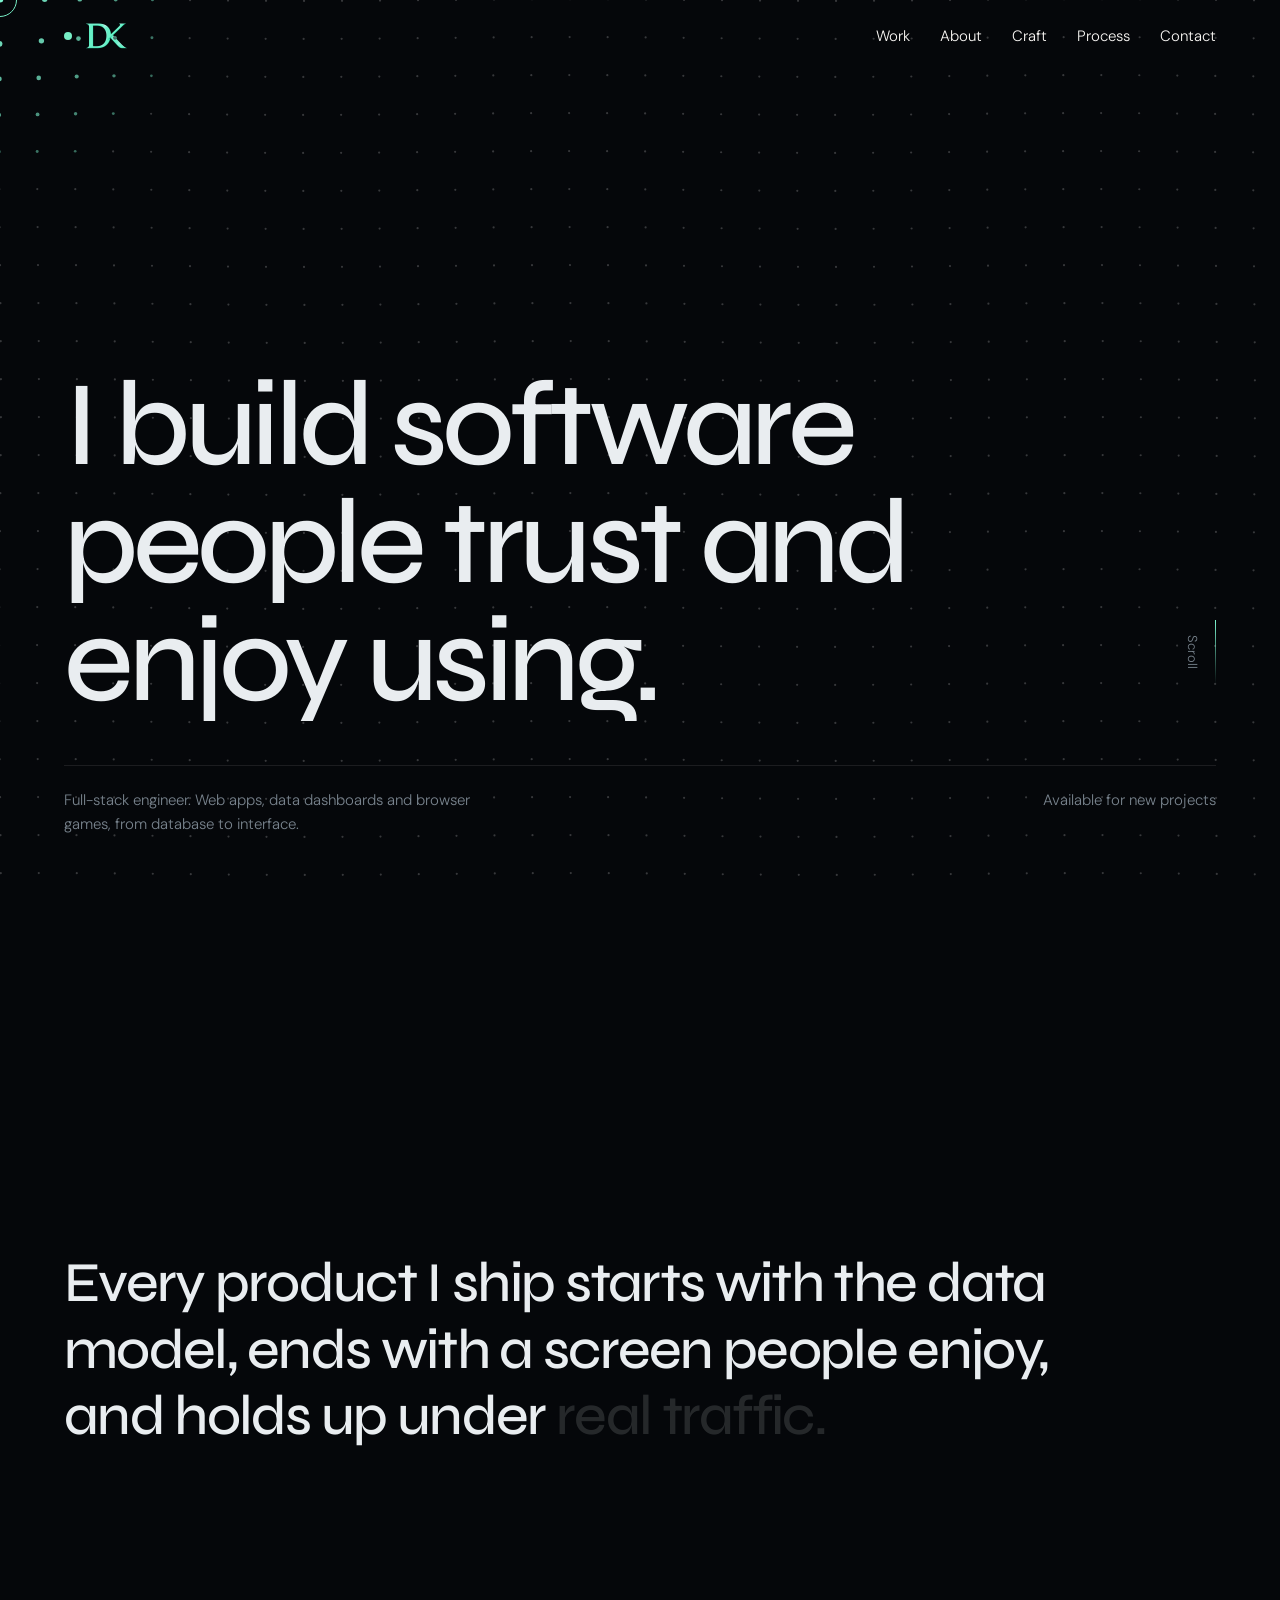
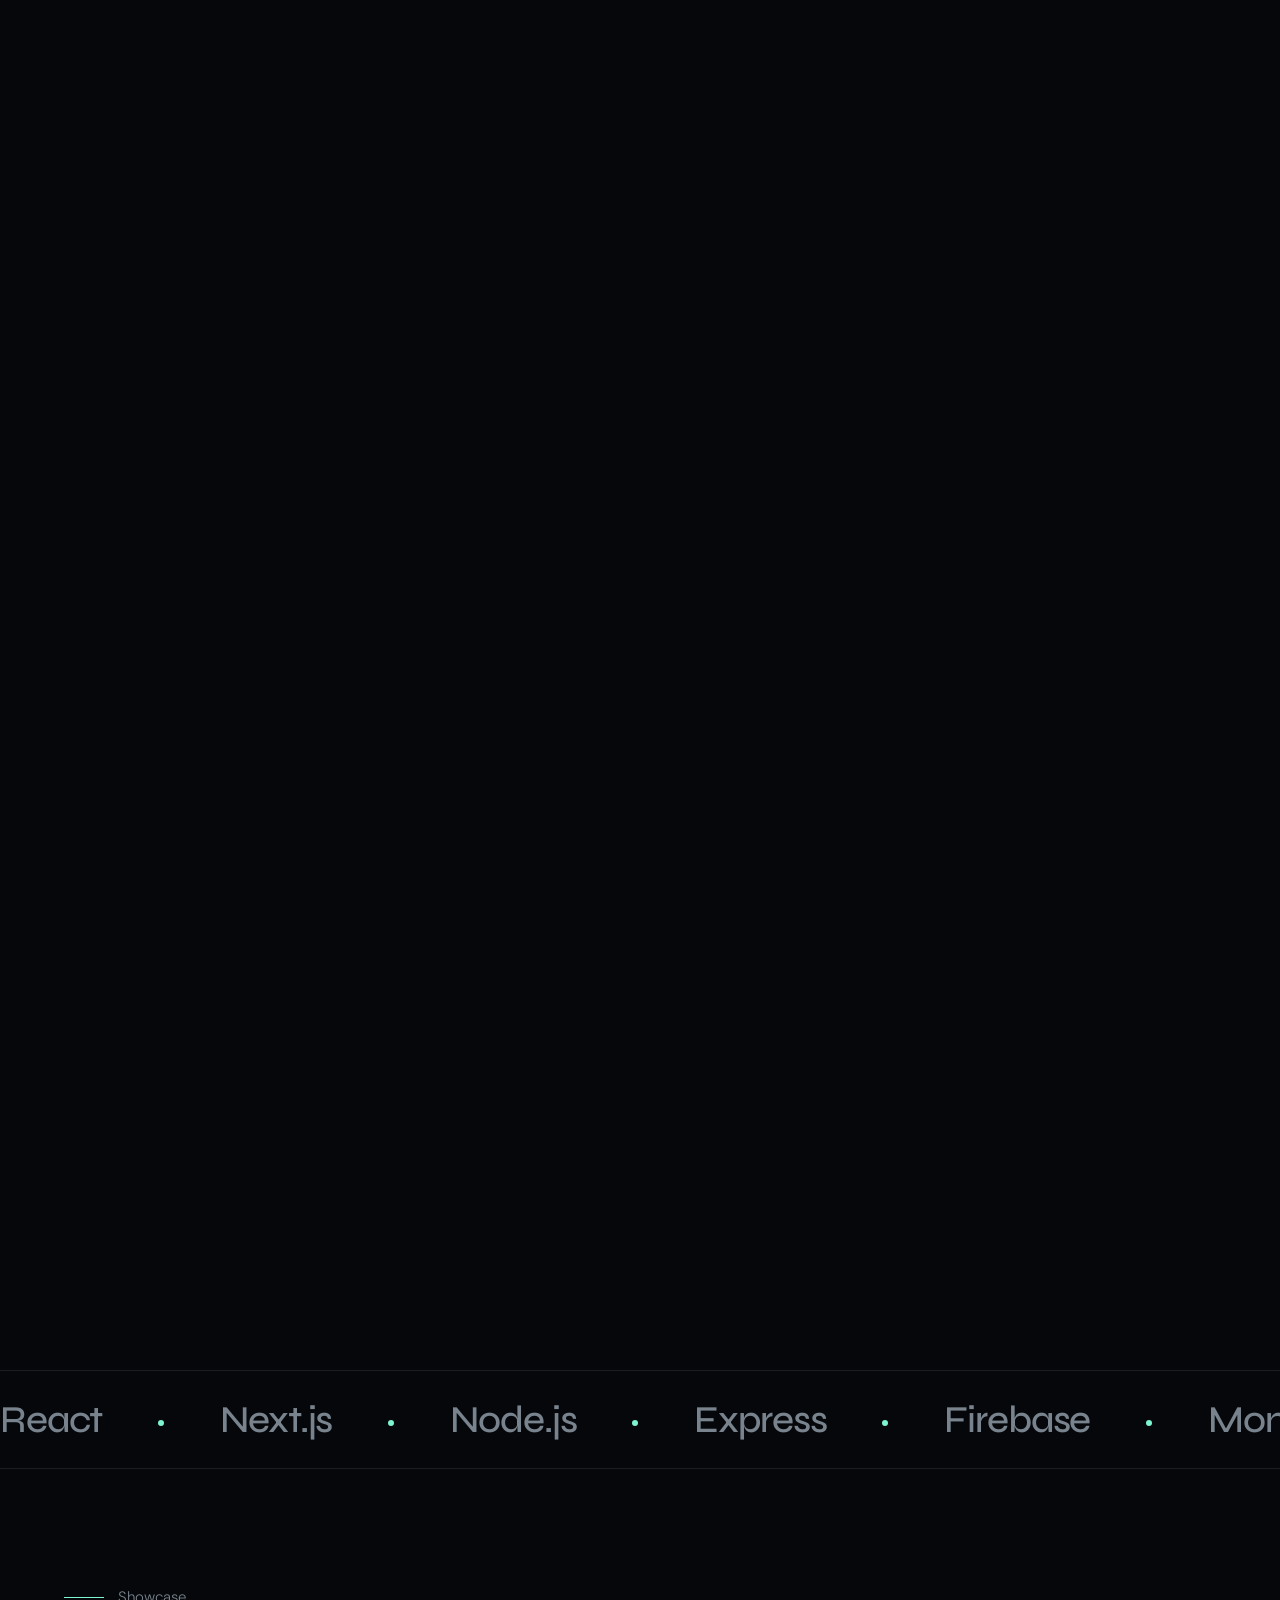
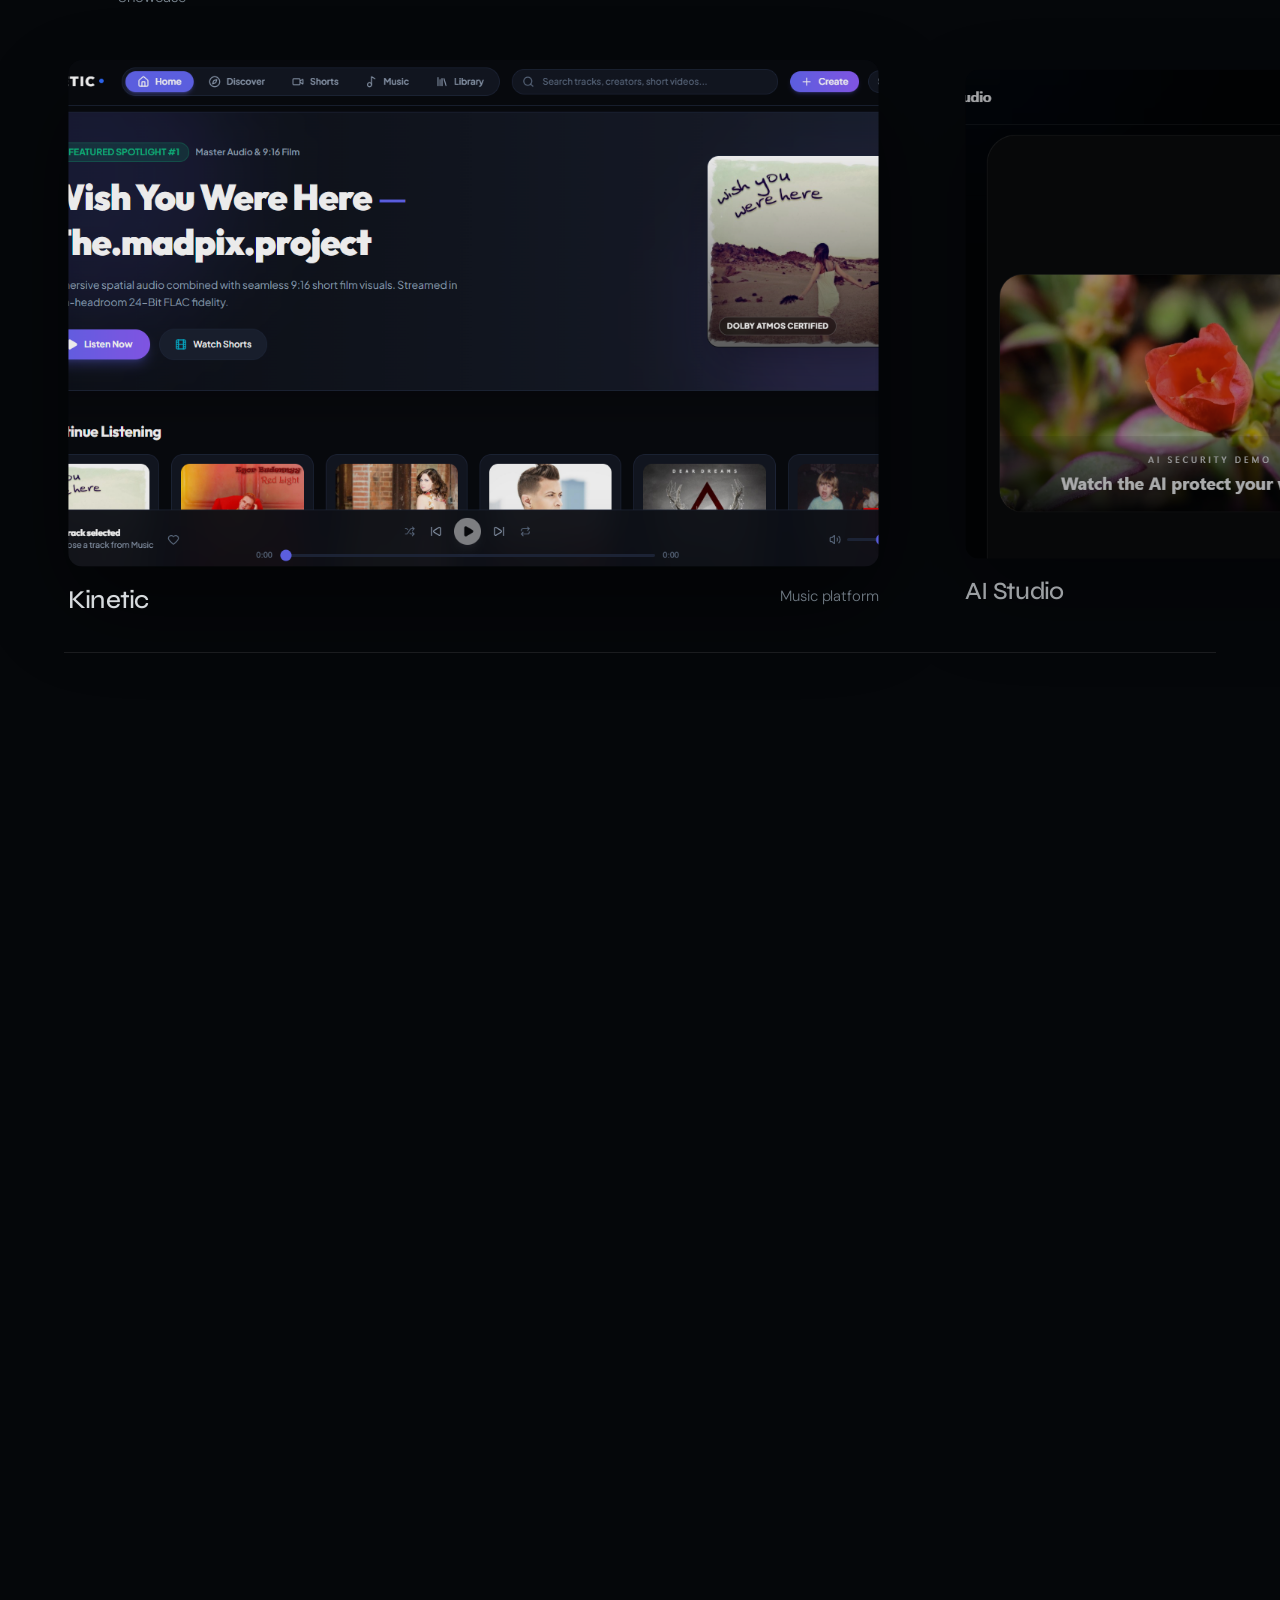
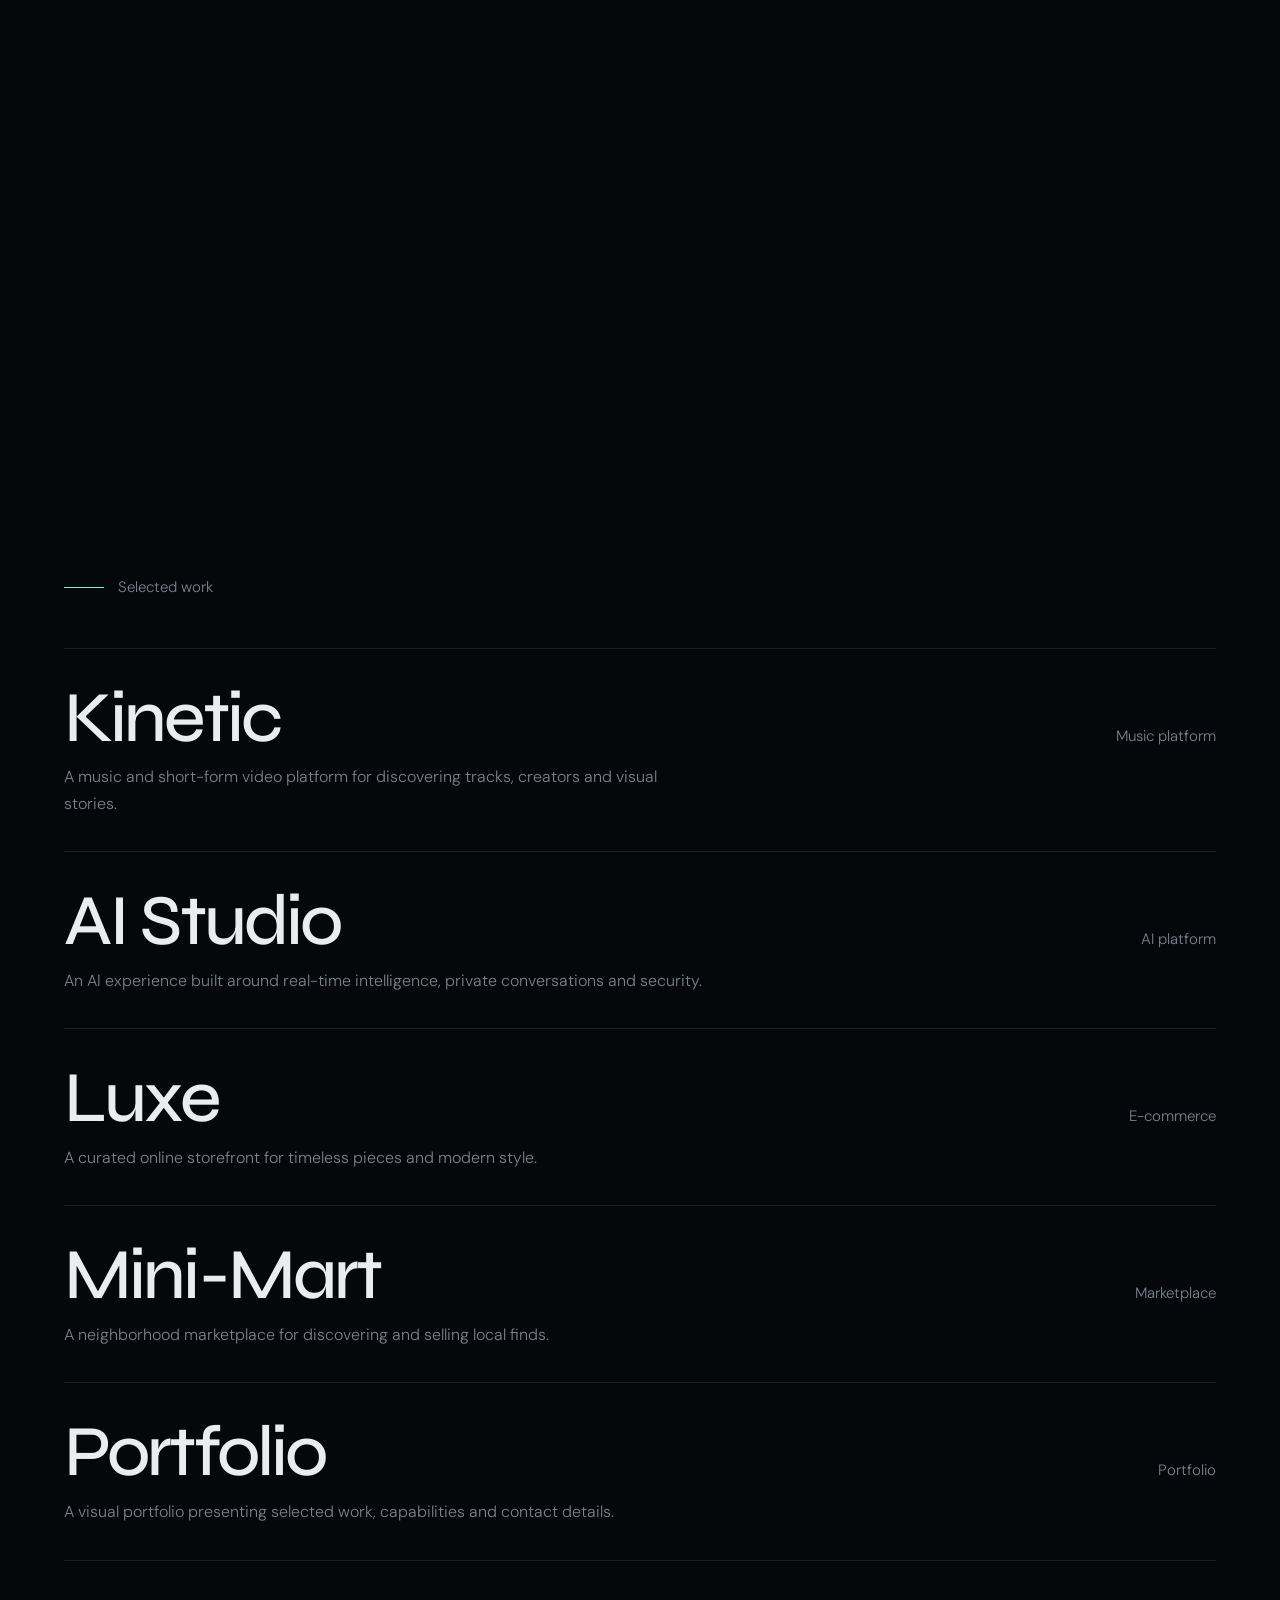
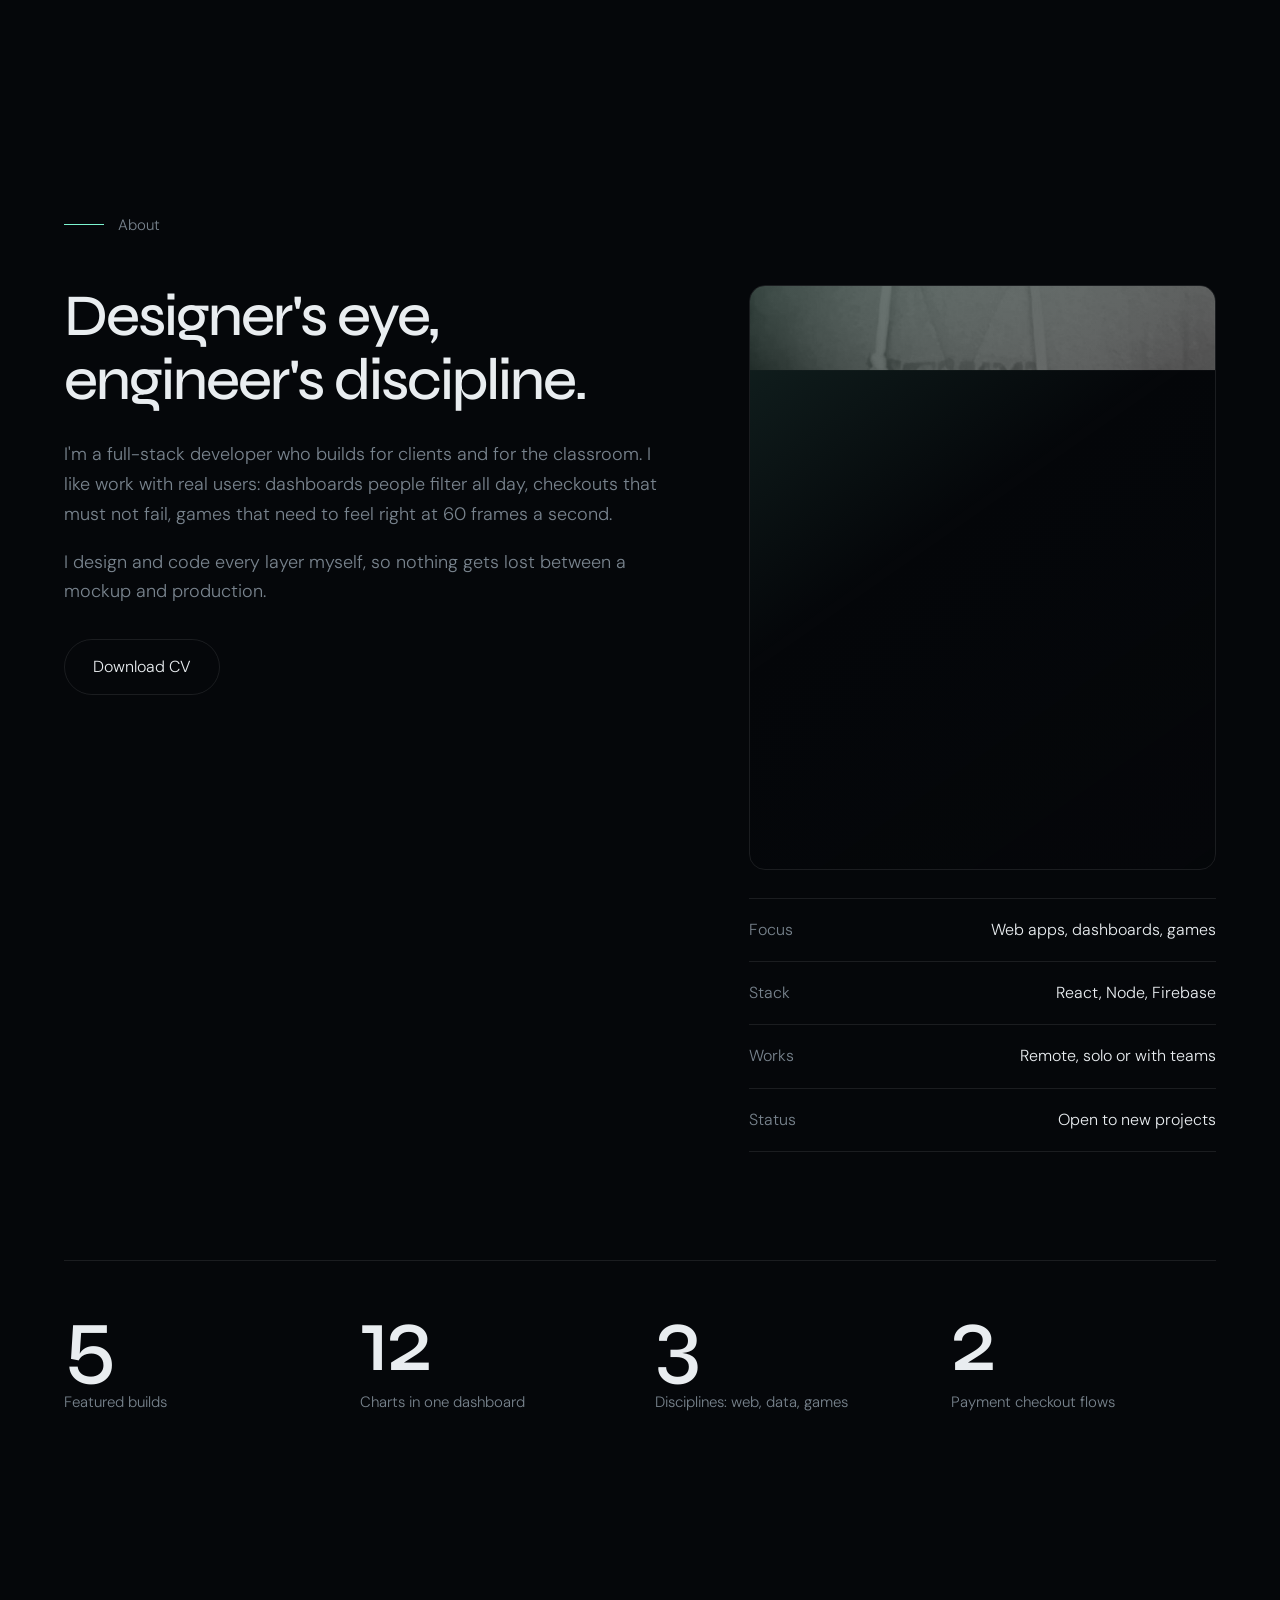
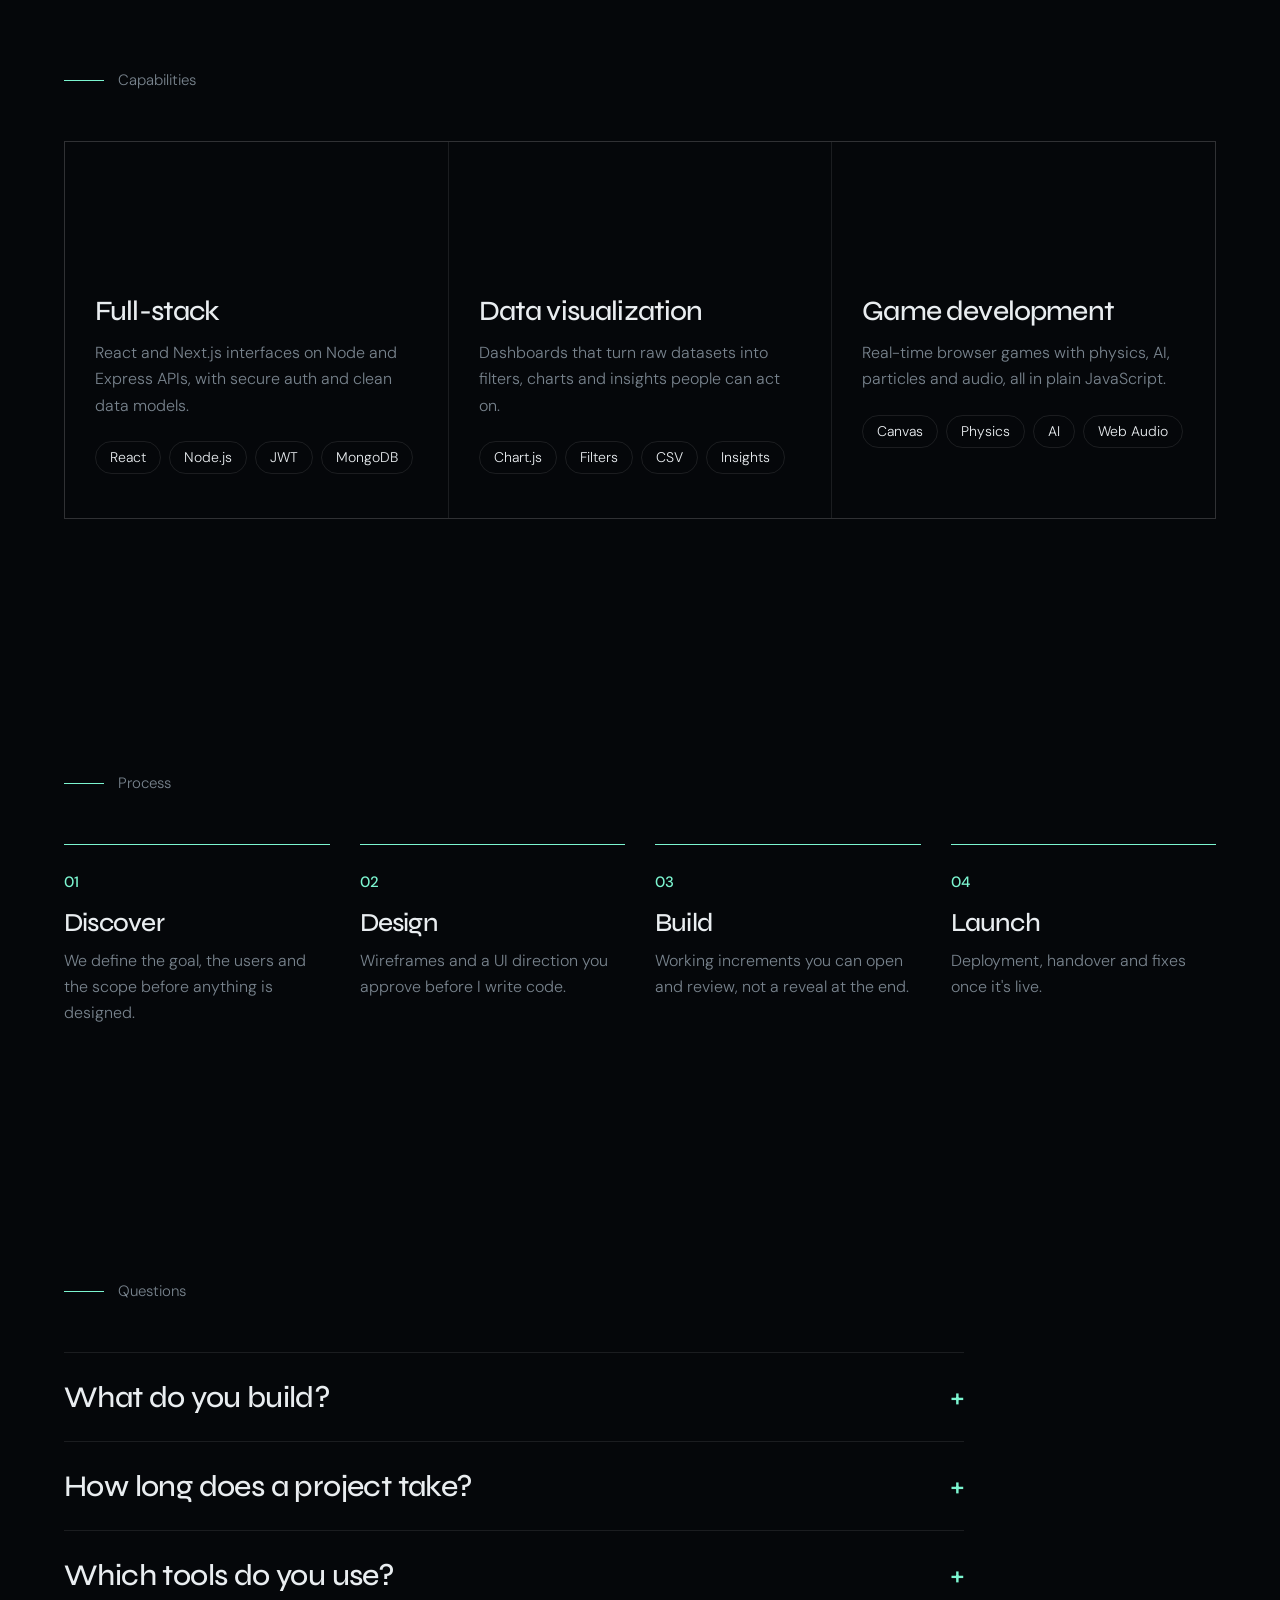
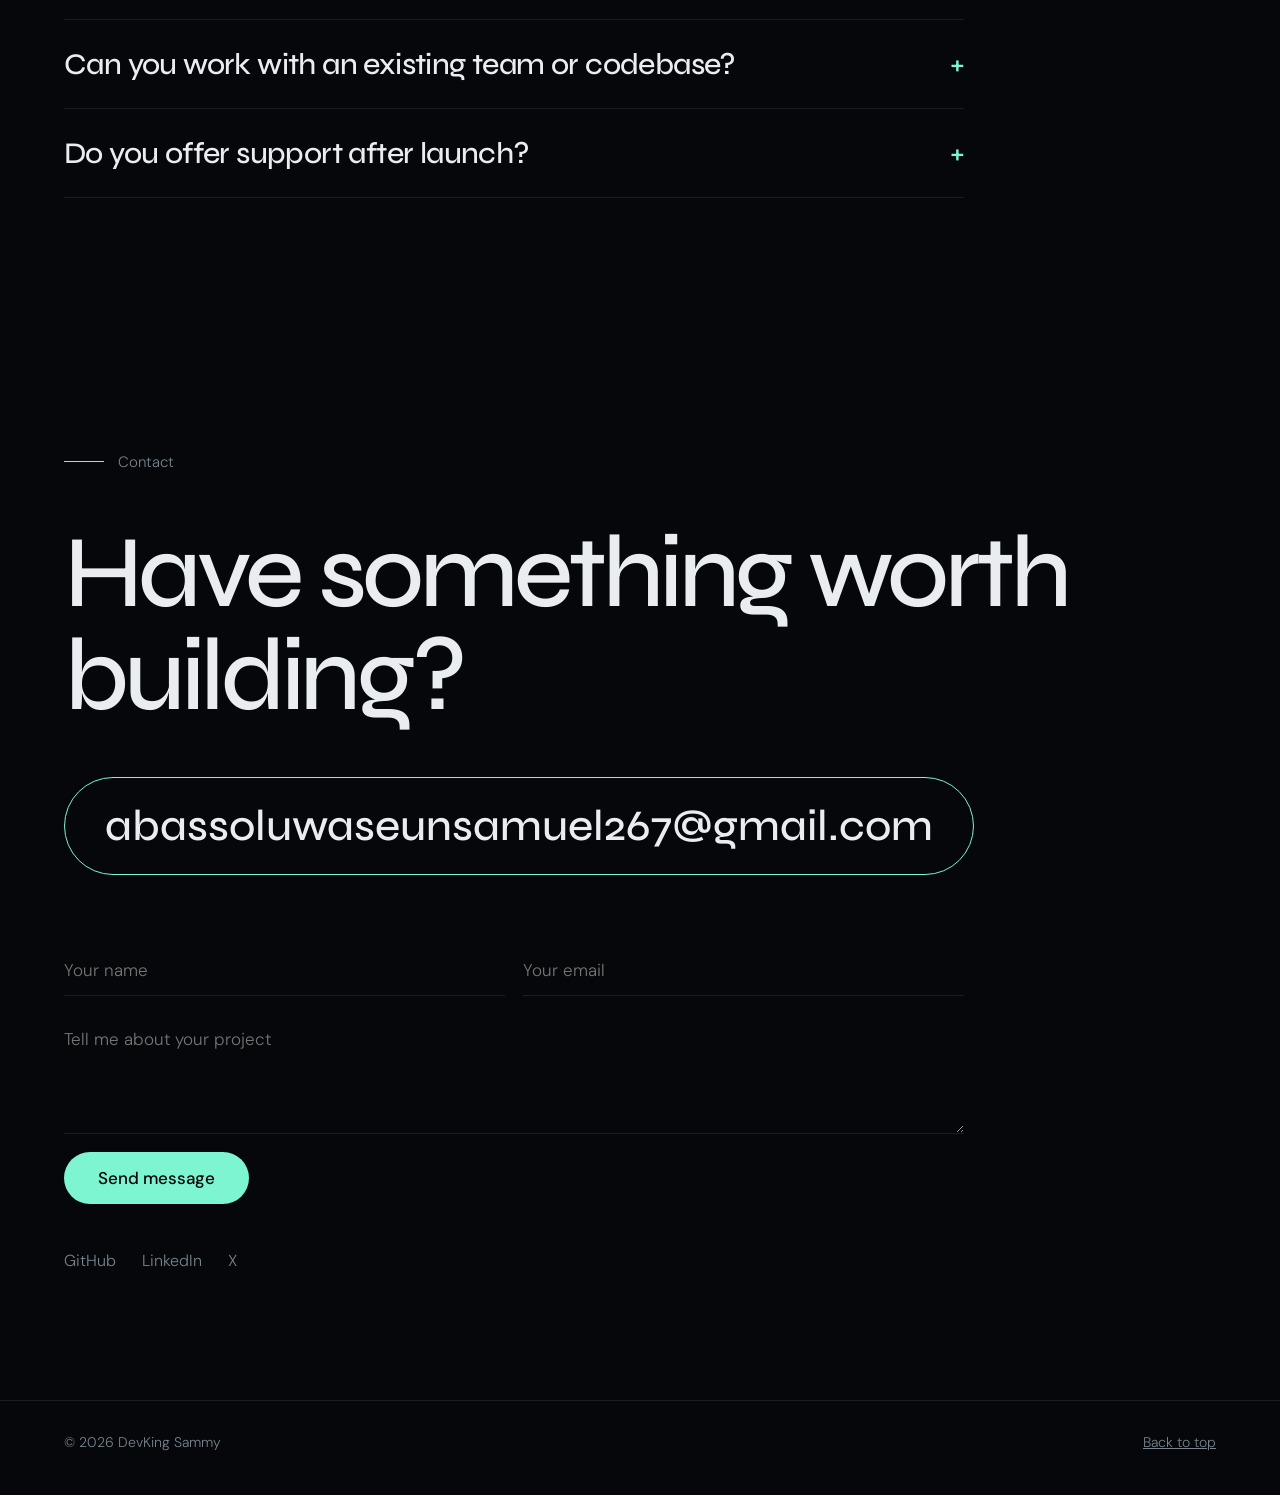
==== index.html @ 3448f594 "first commit" ====
<!DOCTYPE html>
<html lang="en">
<head>
<meta charset="utf-8">
<meta name="viewport" content="width=device-width, initial-scale=1, viewport-fit=cover">
<title>DevKing Sammy — Software engineer</title>
<meta name="description" content="Full-stack engineer building web apps, data dashboards and browser games.">
<meta name="theme-color" content="#05070a"><meta property="og:title" content="DevKing Sammy: Software engineer"><meta property="og:description" content="Full-stack engineer building web apps, data dashboards and browser games."><meta property="og:type" content="website">
<link rel="icon" type="image/png" href="images/real%20logo.png">
<link href="https://fonts.googleapis.com/css2?family=DM+Sans:wght@300;400;500&family=Syne:wght@500;600&display=swap" rel="stylesheet">
<style>
:root{--bg:#05070a;--ink:#e9edf0;--mute:#78838d;--acc:#7cf5d0;--gold:#d8b46a;--line:rgba(255,255,255,.09);
--d:'Syne','Trebuchet MS',sans-serif;--b:'DM Sans','Segoe UI',sans-serif;
box-sizing:border-box;padding-top:env(safe-area-inset-top,0px);padding-bottom:env(safe-area-inset-bottom,0px)}
html{scroll-behavior:smooth;scroll-padding-top:88px}
*,*::before,*::after{box-sizing:inherit}
body{margin:0;background:var(--bg);color:var(--ink);font:300 18px/1.65 var(--b);overflow-x:hidden}
::selection{background:var(--acc);color:#05070a}
a{color:inherit}
a:focus-visible,button:focus-visible{outline:2px solid var(--acc);outline-offset:4px}
/* loader */
#load{position:fixed;inset:0;z-index:100;background:var(--bg);display:flex;align-items:flex-end;justify-content:space-between;padding:5vw;transition:transform 1s cubic-bezier(.76,0,.24,1)}
#load.out{transform:translateY(-100%)}
#load b{font:500 clamp(60px,14vw,180px)/1 var(--d);letter-spacing:-.04em}
#load span{color:var(--mute);font-size:15px;padding-bottom:1.2vw}
/* nav */
nav{position:fixed;top:env(safe-area-inset-top,0px);left:0;right:0;z-index:50;display:flex;justify-content:space-between;align-items:center;padding:20px 5vw;mix-blend-mode:difference}
nav a{text-decoration:none;font-size:15px;color:#fff}
nav .links{display:flex;gap:30px}
nav .st{display:flex;align-items:center;gap:10px}
nav .st i{width:8px;height:8px;border-radius:50%;background:var(--acc);box-shadow:0 0 0 0 rgba(124,245,208,.7);animation:pl 2.2s infinite}
.st .brand{display:block;width:48px;height:32px;overflow:hidden;transition:transform .4s cubic-bezier(.16,1,.3,1)}
.st .brand img{width:100%;height:100%;display:block;object-fit:contain;transition:filter .4s}
.st .brand:hover,.st .brand:focus-visible{transform:translateY(-2px) scale(1.08) rotate(-3deg)}
.st .brand:hover img,.st .brand:focus-visible img{filter:drop-shadow(0 0 12px rgba(124,245,208,.72))}
.menu-toggle{display:none}
@keyframes pl{70%{box-shadow:0 0 0 10px rgba(124,245,208,0)}100%{box-shadow:0 0 0 0 rgba(124,245,208,0)}}
#ring{position:fixed;left:0;top:0;width:34px;height:34px;margin:-17px 0 0 -17px;border:1px solid var(--acc);border-radius:50%;pointer-events:none;z-index:90;transition:width .3s,height .3s,margin .3s,background .3s;mix-blend-mode:difference}
#ring.big{width:80px;height:80px;margin:-40px 0 0 -40px}
/* hero */
.hero{position:relative;height:100vh;min-height:620px;display:flex;flex-direction:column;justify-content:flex-end;padding:0 5vw 7vh}
#cv{position:absolute;inset:0;width:100%;height:100%}
.hero h1{position:relative;font:500 clamp(44px,9.4vw,146px)/.98 var(--d);letter-spacing:-.045em;margin:0;max-width:12em}
.hero h1 .l{display:block;overflow:hidden}
.hero h1 .l span{display:block;transform:translateY(110%);transition:transform 1.1s cubic-bezier(.16,1,.3,1)}
body.go .hero h1 .l span{transform:none}
.hero h1 .l:nth-child(2) span{transition-delay:.12s}.hero h1 .l:nth-child(3) span{transition-delay:.24s}
.meta{position:relative;display:flex;justify-content:space-between;gap:30px;flex-wrap:wrap;margin-top:44px;padding-top:22px;border-top:1px solid var(--line);color:var(--mute);font-size:15px}
.meta p{margin:0;max-width:30em}
/* generic */
section{position:relative;padding:14vh 5vw}
.lab{color:var(--mute);font-size:15px;display:flex;align-items:center;gap:14px;margin-bottom:48px}
.lab::before{content:"";width:40px;height:1px;background:var(--acc)}
.rv{opacity:0;transform:translateY(30px);transition:opacity .9s,transform .9s cubic-bezier(.16,1,.3,1)}
.rv.in{opacity:1;transform:none}
/* statement */
.stmt{height:230vh;padding:0}
.stmt div{position:sticky;top:0;height:100vh;display:flex;align-items:center;padding:0 5vw}
.stmt p{font:500 clamp(26px,4.4vw,62px)/1.18 var(--d);letter-spacing:-.03em;margin:0;max-width:18em}
.stmt .w{opacity:.14;transition:opacity .25s,color .25s}
.stmt .w.on{opacity:1}
.stmt .w.k.on{color:var(--acc)}
/* work */
.pj{display:grid;grid-template-columns:1fr auto;gap:10px 30px;align-items:baseline;padding:34px 0;border-top:1px solid var(--line);text-decoration:none;transition:padding .4s,color .3s;position:relative}
.pj:last-child{border-bottom:1px solid var(--line)}
.pj h3{font:500 clamp(30px,5.6vw,80px)/1 var(--d);letter-spacing:-.04em;margin:0;transition:transform .5s cubic-bezier(.16,1,.3,1)}
.pj small{color:var(--mute);font-size:15px;text-align:right}
.pj p{grid-column:1/-1;margin:0;color:var(--mute);max-width:40em;font-size:16px}
.pj:hover h3{transform:translateX(18px);color:var(--acc)}
#pv{position:fixed;left:0;top:0;width:330px;height:220px;border:1px solid var(--line);border-radius:14px;background:rgba(12,16,20,.82);backdrop-filter:blur(18px);z-index:60;pointer-events:none;opacity:0;transform:scale(.85);transition:opacity .3s,scale .3s;overflow:hidden;box-shadow:0 30px 80px rgba(0,0,0,.6)}
#pv.show{opacity:1}
#pv img{width:100%;height:100%;display:block;object-fit:cover}
/* capabilities */
.cap{display:grid;grid-template-columns:repeat(3,1fr);gap:1px;background:var(--line);border:1px solid var(--line)}
.cap>div{background:var(--bg);padding:36px 30px 44px}
.cap h3{font:500 28px var(--d);letter-spacing:-.03em;margin:26px 0 12px}
.cap p{margin:0;color:var(--mute);font-size:16px}
.cap svg{width:100%;height:80px;overflow:visible}
.cap path{fill:none;stroke:var(--acc);stroke-width:1.5;stroke-dasharray:400;stroke-dashoffset:400;transition:stroke-dashoffset 2s cubic-bezier(.16,1,.3,1)}
.cap .in path{stroke-dashoffset:0}
.cap ul{list-style:none;padding:0;margin:22px 0 0;display:flex;flex-wrap:wrap;gap:8px}
.cap li{border:1px solid var(--line);border-radius:99px;padding:4px 14px;font-size:14px;color:var(--ink)}
/* contact */
.ct{min-height:80vh;display:flex;flex-direction:column;justify-content:center}
.ct h2{font:500 clamp(40px,8vw,120px)/1 var(--d);letter-spacing:-.045em;margin:0 0 50px;max-width:11em}
.mag{align-self:flex-start;display:inline-flex;align-items:center;gap:16px;font:500 clamp(20px,3.4vw,44px) var(--d);text-decoration:none;padding:22px 40px;border:1px solid var(--acc);border-radius:99px;transition:background .4s,color .4s}
.mag:hover{background:var(--acc);color:#05070a}
footer{display:flex;justify-content:space-between;padding:30px 5vw 40px;color:var(--mute);font-size:14px;border-top:1px solid var(--line)}
/* marquee */
.mq{overflow:hidden;border-block:1px solid var(--line);padding:26px 0}
.mq div{display:flex;gap:56px;width:max-content;animation:mq 36s linear infinite;font:500 clamp(22px,3vw,38px) var(--d);letter-spacing:-.03em;color:var(--mute)}
.mq span::after{content:"";display:inline-block;width:6px;height:6px;border-radius:50%;background:var(--acc);margin-left:56px;vertical-align:middle}
@keyframes mq{to{transform:translateX(-50%)}}
.h2{font:500 clamp(30px,4.6vw,64px)/1.08 var(--d);letter-spacing:-.035em;margin:0 0 28px}
.ab{display:grid;grid-template-columns:1.3fr 1fr;gap:6vw;align-items:start}
.ab p{color:var(--mute);margin:0 0 18px;max-width:34em}
.facts{border-top:1px solid var(--line)}
.facts div{display:flex;justify-content:space-between;gap:20px;padding:18px 0;border-bottom:1px solid var(--line);font-size:16px}
.facts span{color:var(--mute)}
.cvb{display:inline-block;margin-top:14px;padding:14px 28px;border:1px solid var(--line);border-radius:99px;text-decoration:none;font-size:16px;transition:border-color .3s,color .3s}
.cvb:hover{border-color:var(--acc);color:var(--acc)}
.steps{display:grid;grid-template-columns:repeat(4,1fr);gap:30px}
.steps div{border-top:1px solid var(--acc);padding-top:22px}
.steps b{font:500 15px var(--b);color:var(--acc)}
.steps h3{font:500 26px var(--d);letter-spacing:-.03em;margin:10px 0}
.steps p{color:var(--mute);font-size:16px;margin:0}
.faq{max-width:900px}
details{border-top:1px solid var(--line)}
details:last-of-type{border-bottom:1px solid var(--line)}
summary{list-style:none;cursor:pointer;display:flex;justify-content:space-between;gap:20px;padding:26px 0;font:500 clamp(20px,2.6vw,30px) var(--d);letter-spacing:-.02em}
summary::-webkit-details-marker{display:none}
summary::after{content:"+";color:var(--acc);transition:transform .3s}
details[open] summary::after{transform:rotate(45deg)}
details p{margin:0 0 28px;color:var(--mute);max-width:40em}
dialog{background:#0a0d11;color:var(--ink);border:1px solid var(--line);border-radius:18px;width:min(860px,92vw);max-height:88vh;padding:0;overflow:auto}
dialog::backdrop{background:rgba(3,5,7,.75);backdrop-filter:blur(8px)}
dialog[open]{animation:dg .5s cubic-bezier(.16,1,.3,1)}
@keyframes dg{from{opacity:0;transform:translateY(30px) scale(.97)}}
.csi{padding:clamp(22px,4vw,44px)}
.csi small{color:var(--mute);font-size:15px}
.csi h3{font:500 clamp(34px,6vw,64px)/1 var(--d);letter-spacing:-.04em;margin:8px 0 28px}
.csi h4{font:500 15px var(--b);color:var(--acc);margin:26px 0 8px}
.csi p{margin:0;color:var(--mute);max-width:36em}
.csi ul{margin:0;padding-left:20px;color:var(--mute)}
.csi li{margin-bottom:6px}
.csv{width:100%;height:auto;background:rgba(255,255,255,.03);border:1px solid var(--line);border-radius:12px;margin-bottom:24px}
#csx{position:absolute;right:18px;top:16px;font:400 15px var(--b);color:var(--ink);background:rgba(255,255,255,.06);border:1px solid var(--line);border-radius:99px;padding:8px 18px;cursor:pointer}
.cf{display:grid;grid-template-columns:1fr 1fr;gap:18px;margin-top:70px;max-width:900px}
.cf input,.cf textarea{font:300 17px var(--b);color:var(--ink);background:transparent;border:0;border-bottom:1px solid var(--line);padding:14px 0;width:100%;outline:none;transition:border-color .3s}
.cf input:focus,.cf textarea:focus{border-color:var(--acc)}
.cf textarea{grid-column:1/-1;min-height:120px;resize:vertical}
.cf button{grid-column:1/-1;justify-self:start;font:500 17px var(--b);background:var(--acc);color:#05070a;border:0;border-radius:99px;padding:15px 34px;cursor:pointer}
.soc{display:flex;gap:26px;margin-top:44px;font-size:16px}
.soc a{text-decoration:none;color:var(--mute)}.soc a:hover{color:var(--acc)}
@media(max-width:800px){.ab,.cf{grid-template-columns:1fr}.steps{grid-template-columns:1fr 1fr}}
/* v3 */
#pg{position:fixed;top:0;left:0;right:0;height:2px;background:linear-gradient(90deg,var(--acc),var(--gold));transform-origin:0 50%;transform:scaleX(0);z-index:95}
#up{position:fixed;right:24px;bottom:calc(24px + env(safe-area-inset-bottom,0px));width:48px;height:48px;border-radius:50%;border:1px solid var(--line);background:rgba(10,13,17,.8);backdrop-filter:blur(10px);display:grid;place-items:center;text-decoration:none;z-index:70;opacity:0;pointer-events:none;transform:translateY(12px);transition:.4s}
#up.show{opacity:1;pointer-events:auto;transform:none}#up:hover{border-color:var(--acc);color:var(--acc)}
.sh{position:absolute;right:5vw;bottom:24vh;display:flex;flex-direction:column;align-items:center;gap:12px;color:var(--mute);font-size:13px;writing-mode:vertical-rl}
.sh i{width:1px;height:64px;background:linear-gradient(var(--acc),transparent);animation:sh 2.2s infinite}
@keyframes sh{0%{transform:scaleY(0);transform-origin:top}50%{transform:scaleY(1);transform-origin:top}51%{transform-origin:bottom}100%{transform:scaleY(0);transform-origin:bottom}}
.sc{height:420vh;padding:0}
.sct{position:sticky;top:0;height:100vh;overflow:hidden;display:flex;flex-direction:column;justify-content:center;padding-left:5vw}
.rail{display:flex;gap:5vw;width:max-content;will-change:transform;padding-right:10vw}
.sl{flex:0 0 min(64vw,820px);margin:0}
.sl img{width:100%;aspect-ratio:16/10;object-fit:cover;display:block;border-radius:14px;box-shadow:0 40px 90px rgba(0,0,0,.55)}
.sl figcaption{display:flex;justify-content:space-between;gap:20px;margin-top:18px;color:var(--mute);font-size:15px}
.sl figcaption b{font:500 26px var(--d);letter-spacing:-.03em;color:var(--ink)}
.spg{height:1px;background:var(--line);margin:34px 5vw 0 0;position:relative}
.spg i{position:absolute;inset:0;background:var(--acc);transform-origin:0 50%;transform:scaleX(0)}
.ci{clip-path:inset(100% 0 0 0);transition:clip-path 1.3s cubic-bezier(.16,1,.3,1)}.ci.in{clip-path:inset(0)}
.pt{aspect-ratio:4/5;overflow:hidden;border-radius:16px;border:1px solid var(--line);margin-bottom:28px;position:relative;transition:transform .55s cubic-bezier(.16,1,.3,1),box-shadow .55s,border-color .55s}
.pt img{width:100%;height:120%;object-fit:cover;display:block;margin-top:-10%}
.pt::after{content:"";position:absolute;inset:0;pointer-events:none;background:linear-gradient(145deg,rgba(124,245,208,.17),transparent 42%,rgba(5,7,10,.3));opacity:.7;transition:opacity .5s}
@media(hover:hover){.pt:hover{transform:translateY(-8px) rotate(-1deg);border-color:rgba(124,245,208,.55);box-shadow:0 26px 80px rgba(0,0,0,.5)}.pt:hover::after{opacity:.22}}
.stats{display:grid;grid-template-columns:repeat(4,1fr);gap:30px;margin-top:12vh;border-top:1px solid var(--line);padding-top:36px}
.stats b{display:block;font:500 clamp(44px,7vw,96px)/1 var(--d);letter-spacing:-.04em}
.stats span{color:var(--mute);font-size:15px}
.th{display:none}
@media(hover:none){.th{display:block;grid-column:1/-1;width:100%;border-radius:10px;margin-top:12px}}
@media(max-width:800px){.stats{grid-template-columns:1fr 1fr}.sl{flex-basis:82vw}.sc{height:320vh}.sh{display:none}}
@media(max-width:800px){.cap{grid-template-columns:1fr}.meta{flex-direction:column;gap:14px}nav{padding:16px 5vw;mix-blend-mode:normal;background:rgba(5,7,10,.86);backdrop-filter:blur(14px)}nav .menu-toggle{width:44px;height:44px;display:flex;flex-direction:column;justify-content:center;align-items:center;gap:6px;padding:0;border:1px solid var(--line);border-radius:50%;background:rgba(255,255,255,.04);color:var(--ink);cursor:pointer}nav .menu-toggle span{width:16px;height:1px;background:currentColor;transition:transform .35s cubic-bezier(.16,1,.3,1),width .35s}nav .menu-toggle[aria-expanded="true"] span:first-child{transform:translateY(3.5px) rotate(45deg)}nav .menu-toggle[aria-expanded="true"] span:last-child{transform:translateY(-3.5px) rotate(-45deg)}nav .links{position:absolute;top:calc(100% - 1px);left:4vw;right:4vw;display:flex;flex-direction:column;gap:0;padding:8px 20px;border:1px solid var(--line);border-radius:8px;background:rgba(5,7,10,.97);backdrop-filter:blur(18px);opacity:0;visibility:hidden;transform:translateY(-10px) scale(.98);transform-origin:top right;transition:opacity .25s,transform .35s cubic-bezier(.16,1,.3,1),visibility .25s}nav .links.open{opacity:1;visibility:visible;transform:none}nav .links a{padding:14px 0;border-bottom:1px solid var(--line);font-size:16px}nav .links a:last-child{border-bottom:0}}
@media(hover:none){#ring,#pv{display:none}}
@media(prefers-reduced-motion:reduce){*{animation:none!important;transition-duration:.01ms!important}.hero h1 .l span{transform:none}.rv{opacity:1;transform:none}.stmt .w{opacity:1}html{scroll-behavior:auto}}
</style>
<script>window.FB={estateflow:"[data-uri]",eventvault:"[data-uri]",taskflow:"[data-uri]",techpro:"[data-uri]",racer:"[data-uri]",profile:"[data-uri]"}</script>
</head>
<body>
<div id="load"><span>Loading portfolio</span><b id="cnt">0</b></div>
<div id="ring"></div><div id="pg"></div><a id="up" href="#top" aria-label="Back to top">↑</a>
<div id="pv"></div>
<nav aria-label="Main navigation"><div class="st"><i></i><a class="brand" href="#top" aria-label="DevKing Sammy home"><img src="images/real%20logo.png" alt=""></a></div><div class="links" id="nav-links"><a href="#work">Work</a><a href="#about">About</a><a href="#craft">Craft</a><a href="#process">Process</a><a href="#contact">Contact</a></div><button class="menu-toggle" type="button" aria-label="Open navigation menu" aria-expanded="false" aria-controls="nav-links"><span></span><span></span></button></nav>

<header class="hero" id="top">
<canvas id="cv" aria-hidden="true"></canvas>
<div class="sh"><i></i>Scroll</div>
<h1 aria-label="I build software that people trust and enjoy using."><span class="l"><span>I build software</span></span><span class="l"><span>people trust and</span></span><span class="l"><span>enjoy using.</span></span></h1>
<div class="meta"><p>Full-stack engineer. Web apps, data dashboards and browser games, from database to interface.</p><span>Available for new projects</span></div>
</header>

<section class="stmt" id="stmt"><div><p id="sp">Every product I ship starts with the data model, ends with a screen people enjoy, and holds up under real traffic.</p></div></section>

<div class="mq" aria-hidden="true"><div id="mq"></div></div>

<section class="sc" id="sc"><div class="sct"><div class="lab">Showcase</div><div class="rail" id="rail"></div><div class="spg"><i id="spg"></i></div></div></section>

<section id="work">
<div class="lab rv">Selected work</div>
<div id="list" class="rv"></div>
</section>

<section id="about">
<div class="lab rv">About</div>
<div class="ab rv">
<div><h2 class="h2">Designer's eye, engineer's discipline.</h2>
<p>I'm a full-stack developer who builds for clients and for the classroom. I like work with real users: dashboards people filter all day, checkouts that must not fail, games that need to feel right at 60 frames a second.</p>
<p>I design and code every layer myself, so nothing gets lost between a mockup and production.</p>
<a class="cvb" href="cv.pdf" download>Download CV</a></div>
<div class="rc"><div class="pt rv"><img data-px src="images/profi.jpg" alt="Portrait of DevKing Sammy"></div><div class="facts"><div><span>Focus</span>Web apps, dashboards, games</div><div><span>Stack</span>React, Node, Firebase</div><div><span>Works</span>Remote, solo or with teams</div><div><span>Status</span>Open to new projects</div></div></div>
</div>
<div class="stats rv"><div><b data-n="5">0</b><span>Featured builds</span></div><div><b data-n="12">0</b><span>Charts in one dashboard</span></div><div><b data-n="3">0</b><span>Disciplines: web, data, games</span></div><div><b data-n="2">0</b><span>Payment checkout flows</span></div></div>
</section>

<section id="craft">
<div class="lab rv">Capabilities</div>
<div class="cap rv" id="cap"></div>
</section>

<section id="process">
<div class="lab rv">Process</div>
<div class="steps rv">
<div><b>01</b><h3>Discover</h3><p>We define the goal, the users and the scope before anything is designed.</p></div>
<div><b>02</b><h3>Design</h3><p>Wireframes and a UI direction you approve before I write code.</p></div>
<div><b>03</b><h3>Build</h3><p>Working increments you can open and review, not a reveal at the end.</p></div>
<div><b>04</b><h3>Launch</h3><p>Deployment, handover and fixes once it's live.</p></div>
</div>
</section>

<section id="faq">
<div class="lab rv">Questions</div>
<div class="faq rv">
<details><summary>What do you build?</summary><p>Web apps, data dashboards and browser games, covering the database, the API and the interface.</p></details>
<details><summary>How long does a project take?</summary><p>It depends on scope. After a short discovery conversation I give you a written timeline and milestones.</p></details>
<details><summary>Which tools do you use?</summary><p>React and Next.js, Node and Express, Firebase and MongoDB, Chart.js for data, and Canvas for games.</p></details>
<details><summary>Can you work with an existing team or codebase?</summary><p>Yes. I can join a team, or pick up a project and improve it without rewriting what already works.</p></details>
<details><summary>Do you offer support after launch?</summary><p>Yes. Bug fixes and improvements continue after handover, and we agree the terms upfront.</p></details>
</div>
</section>

<section class="ct" id="contact">
<div class="lab rv">Contact</div>
<h2 class="rv">Have something worth building?</h2>
<a class="mag rv" id="mag" href="mailto:abassoluwaseunsamuel267@gmail.com">abassoluwaseunsamuel267@gmail.com</a>
<form class="cf rv" id="cf"><input name="n" placeholder="Your name" aria-label="Your name" required><input name="e" type="email" placeholder="Your email" aria-label="Your email" required><textarea name="m" placeholder="Tell me about your project" aria-label="Project details" required></textarea><button>Send message</button></form>
<div class="soc rv"><a href="https://github.com/devking-master/" rel="noopener">GitHub</a><a href="https://linkedin.com/" rel="noopener">LinkedIn</a><a href="https://x.com/" rel="noopener">X</a></div>
</section>
<footer><span>© 2026 DevKing Sammy</span><a href="#top">Back to top</a></footer>

<script>
const $=s=>document.querySelector(s),RM=matchMedia('(prefers-reduced-motion:reduce)').matches;
const navToggle=$('.menu-toggle'),navLinks=$('#nav-links');
function setMenu(open){navToggle.setAttribute('aria-expanded',String(open));navToggle.setAttribute('aria-label',open?'Close navigation menu':'Open navigation menu');navLinks.classList.toggle('open',open)}
navToggle.addEventListener('click',()=>setMenu(navToggle.getAttribute('aria-expanded')!=='true'));
navLinks.addEventListener('click',e=>{if(e.target.closest('a'))setMenu(false)});
addEventListener('keydown',e=>{if(e.key==='Escape')setMenu(false)});
addEventListener('resize',()=>{if(innerWidth>800)setMenu(false)});
/* data */
const P=[
["Kinetic","A music and short-form video platform for discovering tracks, creators and visual stories.","Music platform","https://kinetic-frontend-ecru.vercel.app/"],
["AI Studio","An AI experience built around real-time intelligence, private conversations and security.","AI platform","https://ai-studio-lovat-two.vercel.app/"],
["Luxe","A curated online storefront for timeless pieces and modern style.","E-commerce","https://luxe-vert.vercel.app/"],
["Mini-Mart","A neighborhood marketplace for discovering and selling local finds.","Marketplace","https://mini-mart-kappa.vercel.app/"],
["Portfolio","A visual portfolio presenting selected work, capabilities and contact details.","Portfolio","https://e-star-three.vercel.app/"]];
const IMG=['kinetic.png','Ai-Studio.png','Luxe.png','Mini-Mart.png','Portfolio.png'];
const projectImage=i=>`images/${IMG[i]}`;
$('#list').innerHTML=P.map((p,i)=>`<a class="pj" href="${p[3]}" target="_blank" rel="noopener noreferrer" data-i="${i}"><h3>${p[0]}</h3><small>${p[2]}</small><p>${p[1]}</p><img class="th" loading="lazy" src="${projectImage(i)}" alt="${p[0]} website preview"></a>`).join('');
const C=[["Full-stack","React and Next.js interfaces on Node and Express APIs, with secure auth and clean data models.",["React","Node.js","JWT","MongoDB"],"M0 60 C40 60 40 20 80 20 S120 60 160 60 S200 20 240 20 S280 60 320 30"],
["Data visualization","Dashboards that turn raw datasets into filters, charts and insights people can act on.",["Chart.js","Filters","CSV","Insights"],"M0 70 L40 50 L80 58 L120 24 L160 40 L200 10 L240 30 L320 6"],
["Game development","Real-time browser games with physics, AI, particles and audio, all in plain JavaScript.",["Canvas","Physics","AI","Web Audio"],"M0 40 C30 0 60 80 90 40 S150 0 180 40 S240 80 270 40 S310 20 320 40"]];
$('#cap').innerHTML=C.map(c=>`<div><svg viewBox="0 0 320 80" aria-hidden="true"><path d="${c[3]}"/></svg><h3>${c[0]}</h3><p>${c[1]}</p><ul>${c[2].map(t=>`<li>${t}</li>`).join('')}</ul></div>`).join('');
/* statement words */
const sp=$('#sp'),K=['data','model,','screen','traffic.'];
sp.innerHTML=sp.textContent.split(' ').map(w=>`<span class="w${K.includes(w)?' k':''}">${w}</span>`).join(' ');
const W=[...document.querySelectorAll('.w')],st=$('#stmt');
/* scroll */
function scr(){const r=st.getBoundingClientRect(),p=Math.min(1,Math.max(0,-r.top/(r.height-innerHeight)))*1.15;
 W.forEach((w,i)=>w.classList.toggle('on',i/W.length<p))}
addEventListener('scroll',scr,{passive:true});scr();
const io=new IntersectionObserver(es=>es.forEach(e=>{if(e.isIntersecting){e.target.classList.add('in');io.unobserve(e.target)}}),{threshold:.12});
document.querySelectorAll('.rv,.ci').forEach(e=>io.observe(e));
/* marquee + form */
const T=['React','Next.js','Node.js','Express','Firebase','MongoDB','Chart.js','Canvas','Tailwind CSS','JWT'];
$('#mq').innerHTML=[...T,...T].map(t=>`<span>${t}</span>`).join('');
$('#cf').addEventListener('submit',e=>{e.preventDefault();const f=new FormData(e.target);
 location.href=`mailto:hello@yourdomain.com?subject=${encodeURIComponent('Project enquiry from '+f.get('n'))}&body=${encodeURIComponent(f.get('m')+'\n\nReply to: '+f.get('e'))}`});
/* showcase, parallax, counters, progress */
const SC=$('#sc'),rail=$('#rail'),pg=$('#pg'),up=$('#up'),pxs=[...document.querySelectorAll('[data-px]')],h1=$('.hero h1');
rail.innerHTML=P.map((p,i)=>`<figure class="sl"><img loading="lazy" src="${projectImage(i)}" alt="${p[0]} project photography"><figcaption><b>${p[0]}</b><span>${p[2]}</span></figcaption></figure>`).join('');
const sls=[...rail.children];
function sc2(){const y=scrollY,vh=innerHeight,vw=innerWidth;
 pg.style.transform=`scaleX(${y/Math.max(1,document.documentElement.scrollHeight-vh)})`;
 up.classList.toggle('show',y>vh*.8);
 const r=SC.getBoundingClientRect(),p=Math.min(1,Math.max(0,-r.top/(r.height-vh))),mx=Math.max(0,rail.scrollWidth-vw+vw*.05);
 rail.style.transform=`translateX(${-p*mx}px)`;$('#spg').style.transform=`scaleX(${p})`;
 sls.forEach(s=>{const b=s.getBoundingClientRect(),d=Math.min(1,Math.abs(b.left+b.width/2-vw/2)/vw);s.style.opacity=1-d*.6;s.style.transform=`scale(${1-d*.08})`});
 if(!RM){h1.style.transform=`translateY(${y*.18}px)`;h1.style.opacity=Math.max(0,1-y/(vh*.8));
  pxs.forEach(e=>{const b=e.parentElement.getBoundingClientRect();e.style.transform=`translateY(${(b.top+b.height/2-vh/2)*-.07}px)`})}}
addEventListener('scroll',sc2,{passive:true});addEventListener('resize',sc2);sc2();
document.querySelectorAll('[data-n]').forEach(el=>new IntersectionObserver((es,o)=>{if(es[0].isIntersecting){o.disconnect();const t=+el.dataset.n,s0=performance.now();(function f(now){const k=Math.min(1,(now-s0)/1600);el.textContent=Math.round(t*(1-Math.pow(1-k,3)));if(k<1)requestAnimationFrame(f)})(s0)}}).observe(el));
/* loader */
let n=0;const cnt=$('#cnt');
const tick=setInterval(()=>{n=Math.min(100,n+Math.ceil(Math.random()*9));cnt.textContent=n;
 if(n>=100){clearInterval(tick);setTimeout(()=>{$('#load').classList.add('out');document.body.classList.add('go')},250)}},RM?1:55);
/* cursor + preview */
const ring=$('#ring'),pv=$('#pv');let mx=0,my=0,rx=0,ry=0,px=0,py=0;
addEventListener('pointermove',e=>{mx=e.clientX;my=e.clientY});
document.querySelectorAll('a,button').forEach(a=>{a.addEventListener('pointerenter',()=>ring.classList.add('big'));a.addEventListener('pointerleave',()=>ring.classList.remove('big'))});
document.querySelectorAll('.pj').forEach(a=>{
 a.addEventListener('pointerenter',()=>{pv.innerHTML=`<img src="${projectImage(+a.dataset.i)}" alt="">`;pv.classList.add('show')});
 a.addEventListener('pointerleave',()=>pv.classList.remove('show'))});
/* magnetic button */
const mg=$('#mag');
mg.addEventListener('pointermove',e=>{const r=mg.getBoundingClientRect();mg.style.transform=`translate(${(e.clientX-r.left-r.width/2)*.2}px,${(e.clientY-r.top-r.height/2)*.3}px)`});
mg.addEventListener('pointerleave',()=>mg.style.transform='');
/* hero field */
const cv=$('#cv'),x=cv.getContext('2d');let W2,H2,pts=[];const G=38;
function size(){const d=devicePixelRatio||1;W2=cv.clientWidth;H2=cv.clientHeight;cv.width=W2*d;cv.height=H2*d;x.setTransform(d,0,0,d,0,0);
 pts=[];for(let i=0;i<=W2/G+1;i++)for(let j=0;j<=H2/G+1;j++)pts.push({bx:i*G,by:j*G,x:i*G,y:j*G})}
addEventListener('resize',size);size();
function frame(t){
 rx+=(mx-rx)*.18;ry+=(my-ry)*.18;ring.style.transform=`translate(${rx}px,${ry}px)`;
 px+=(mx-px)*.08;py+=(my-py)*.08;pv.style.transform=`translate(${px+30}px,${py-110}px)`;
 x.clearRect(0,0,W2,H2);
 const r=cv.getBoundingClientRect(),cx=mx-r.left,cy=my-r.top;
 for(const p of pts){
  const wx=Math.sin(t/1600+p.by*.012)*4,wy=Math.cos(t/1900+p.bx*.012)*4;
  let dx=p.bx-cx,dy=p.by-cy,d=Math.hypot(dx,dy),f=Math.max(0,1-d/190);
  const tx=p.bx+wx+(d?dx/d:0)*f*f*46,ty=p.by+wy+(d?dy/d:0)*f*f*46;
  p.x+=(tx-p.x)*.12;p.y+=(ty-p.y)*.12;
  x.fillStyle=f>.02?`rgba(124,245,208,${.35+f*.65})`:'rgba(255,255,255,.2)';
  x.beginPath();x.arc(p.x,p.y,1.1+f*2.2,0,6.283);x.fill()}
 if(!RM)requestAnimationFrame(frame)}
requestAnimationFrame(frame);
</script>
</body>
</html>
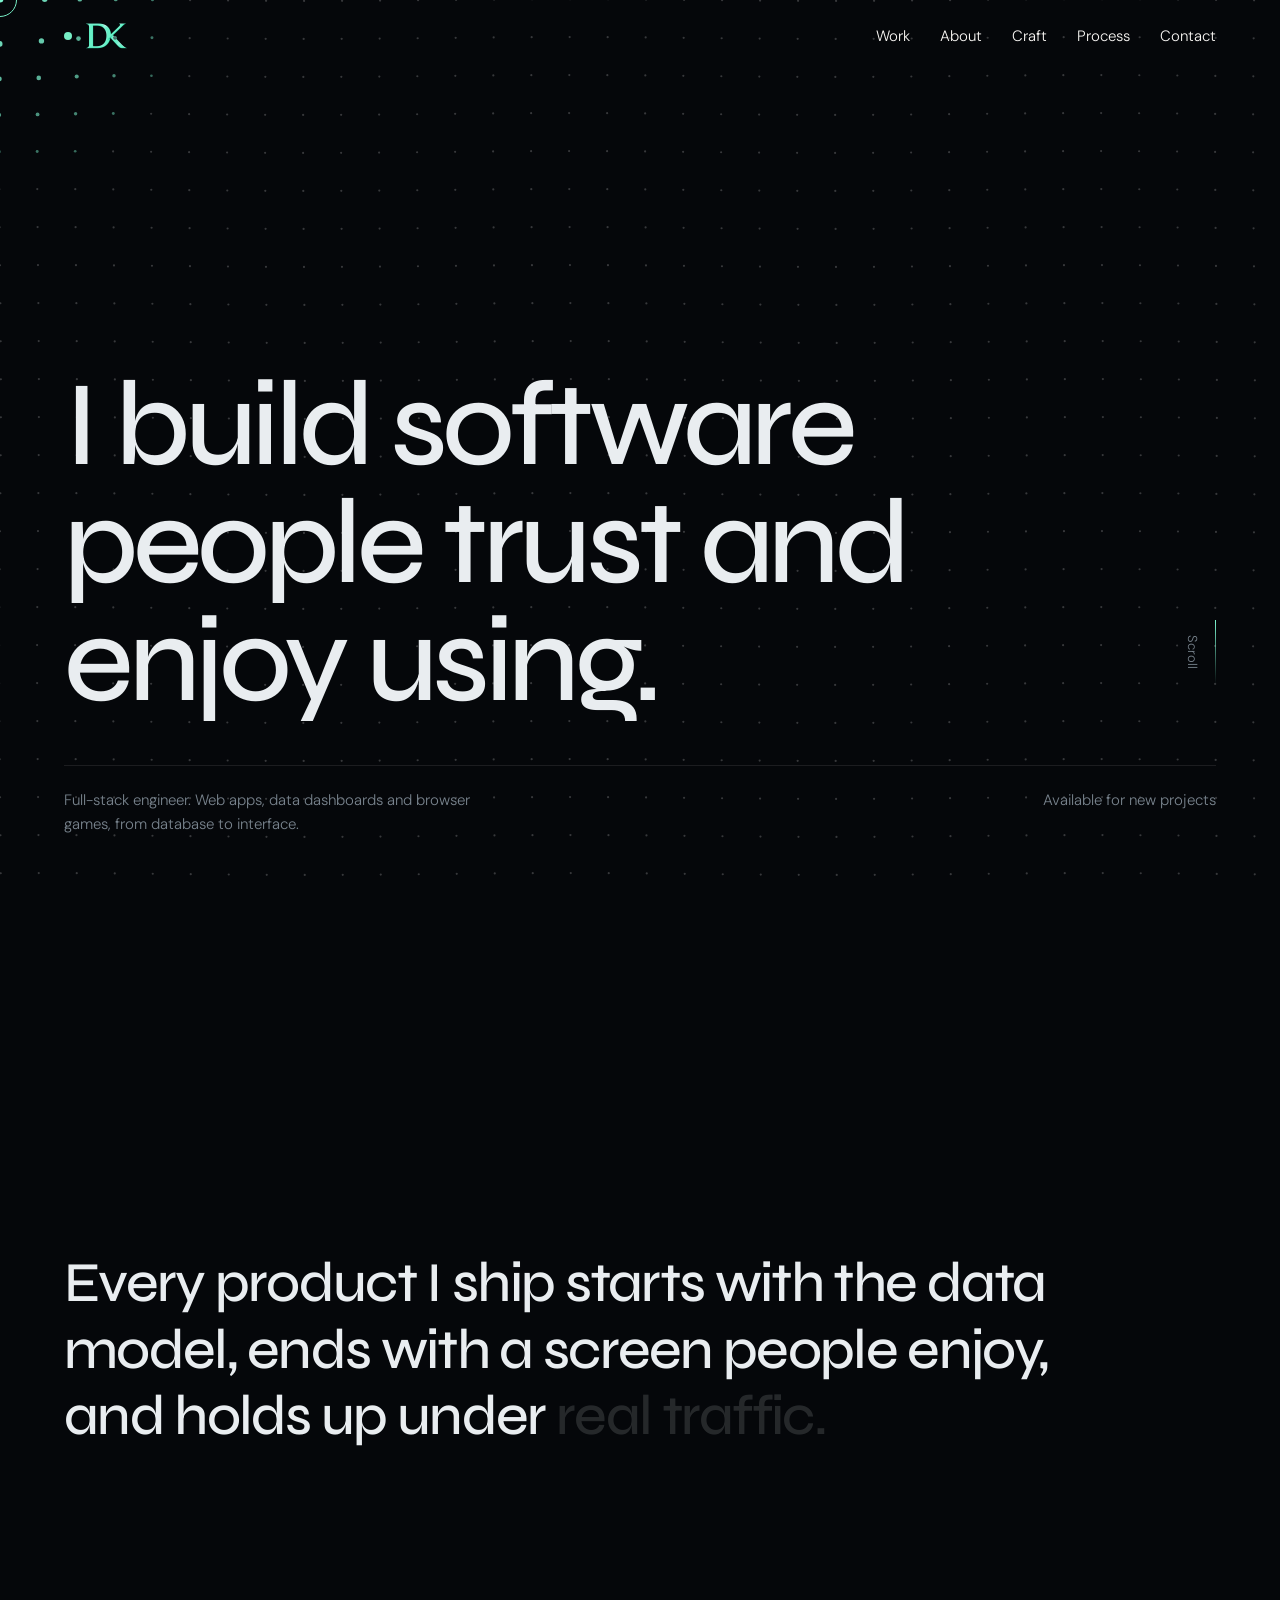
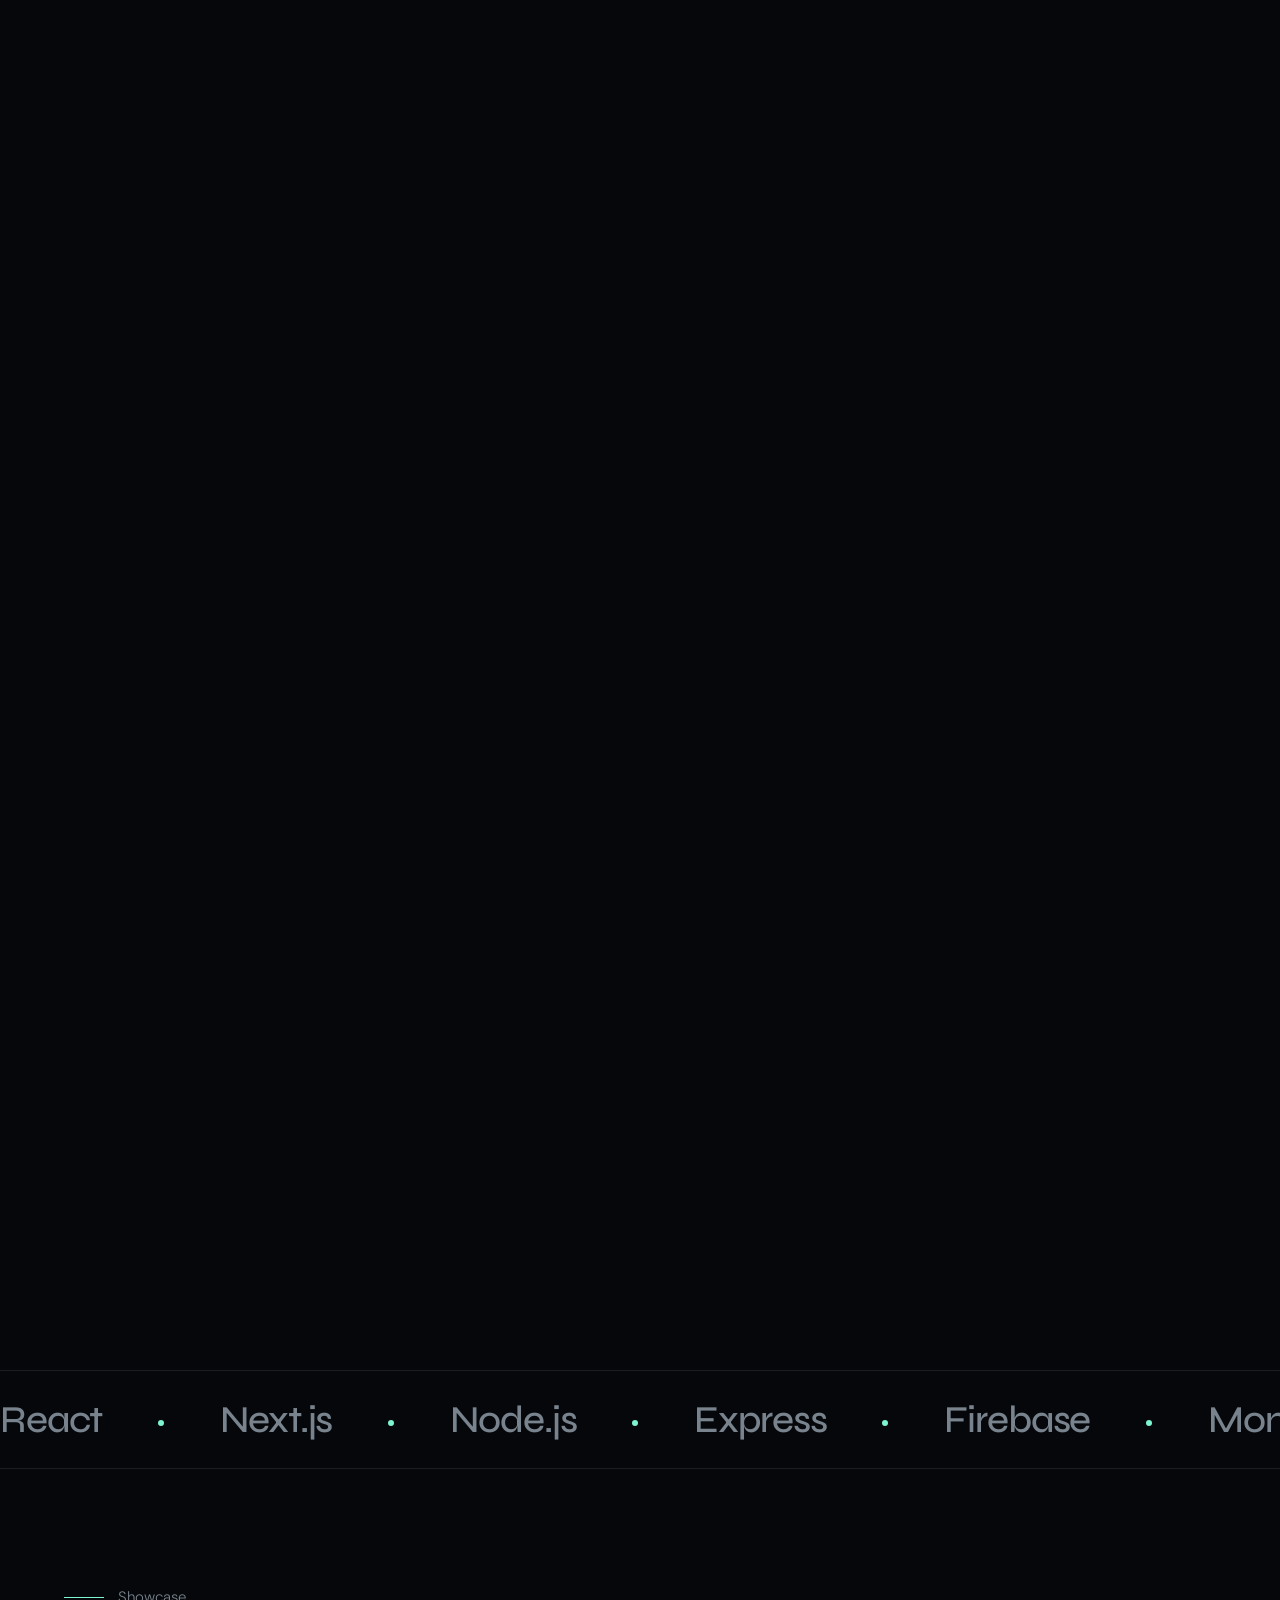
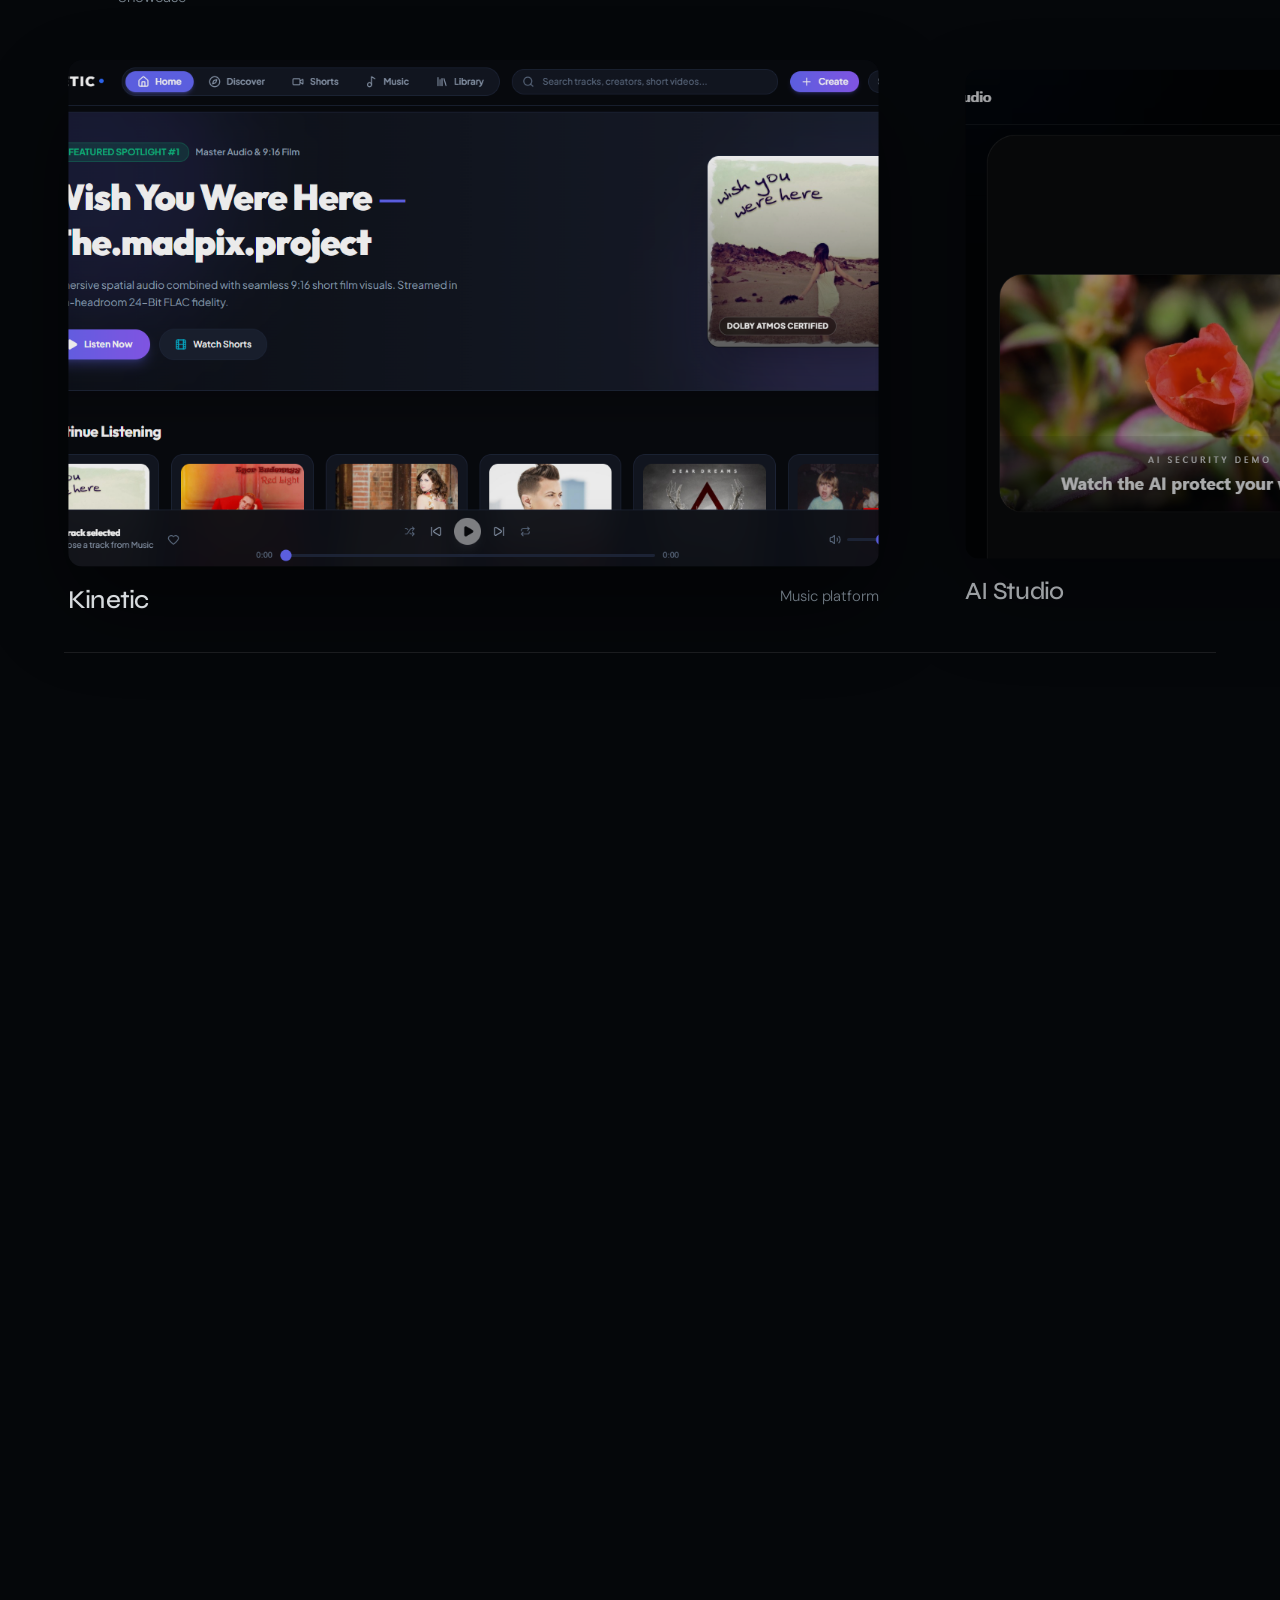
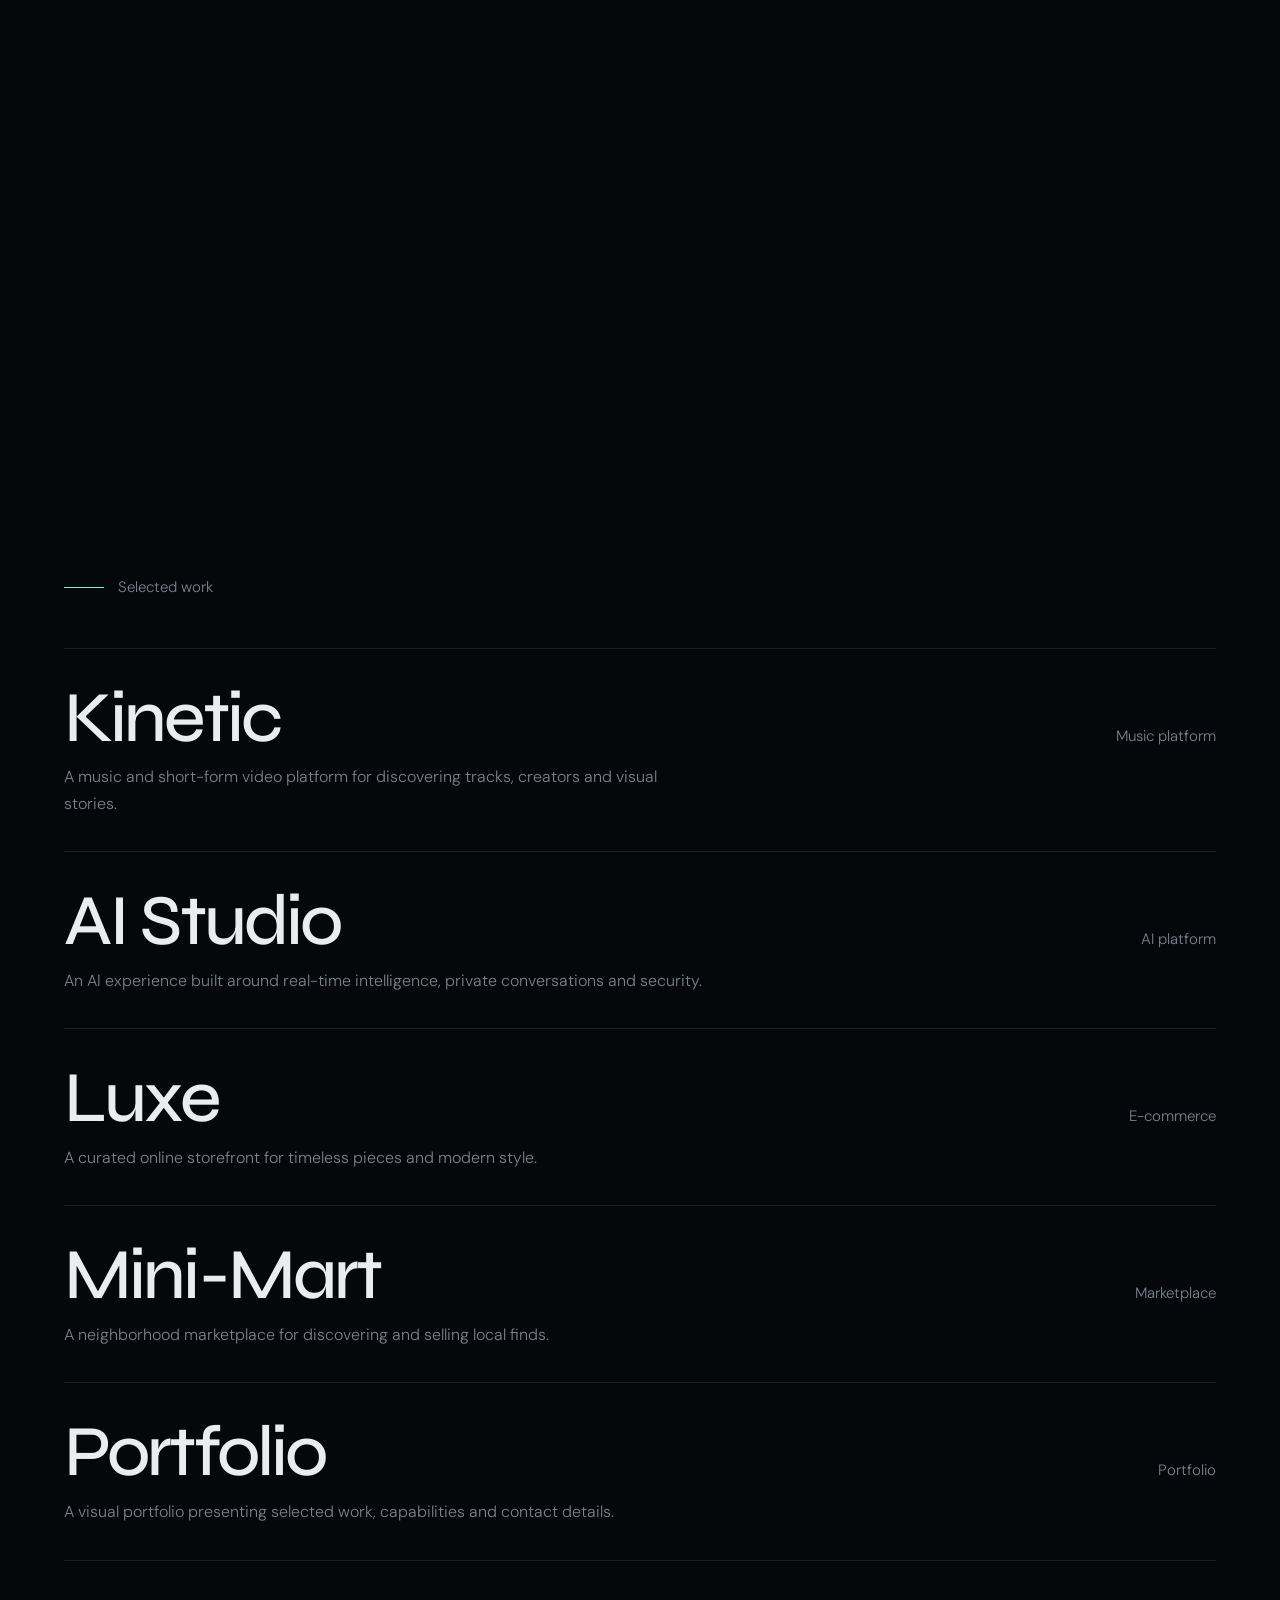
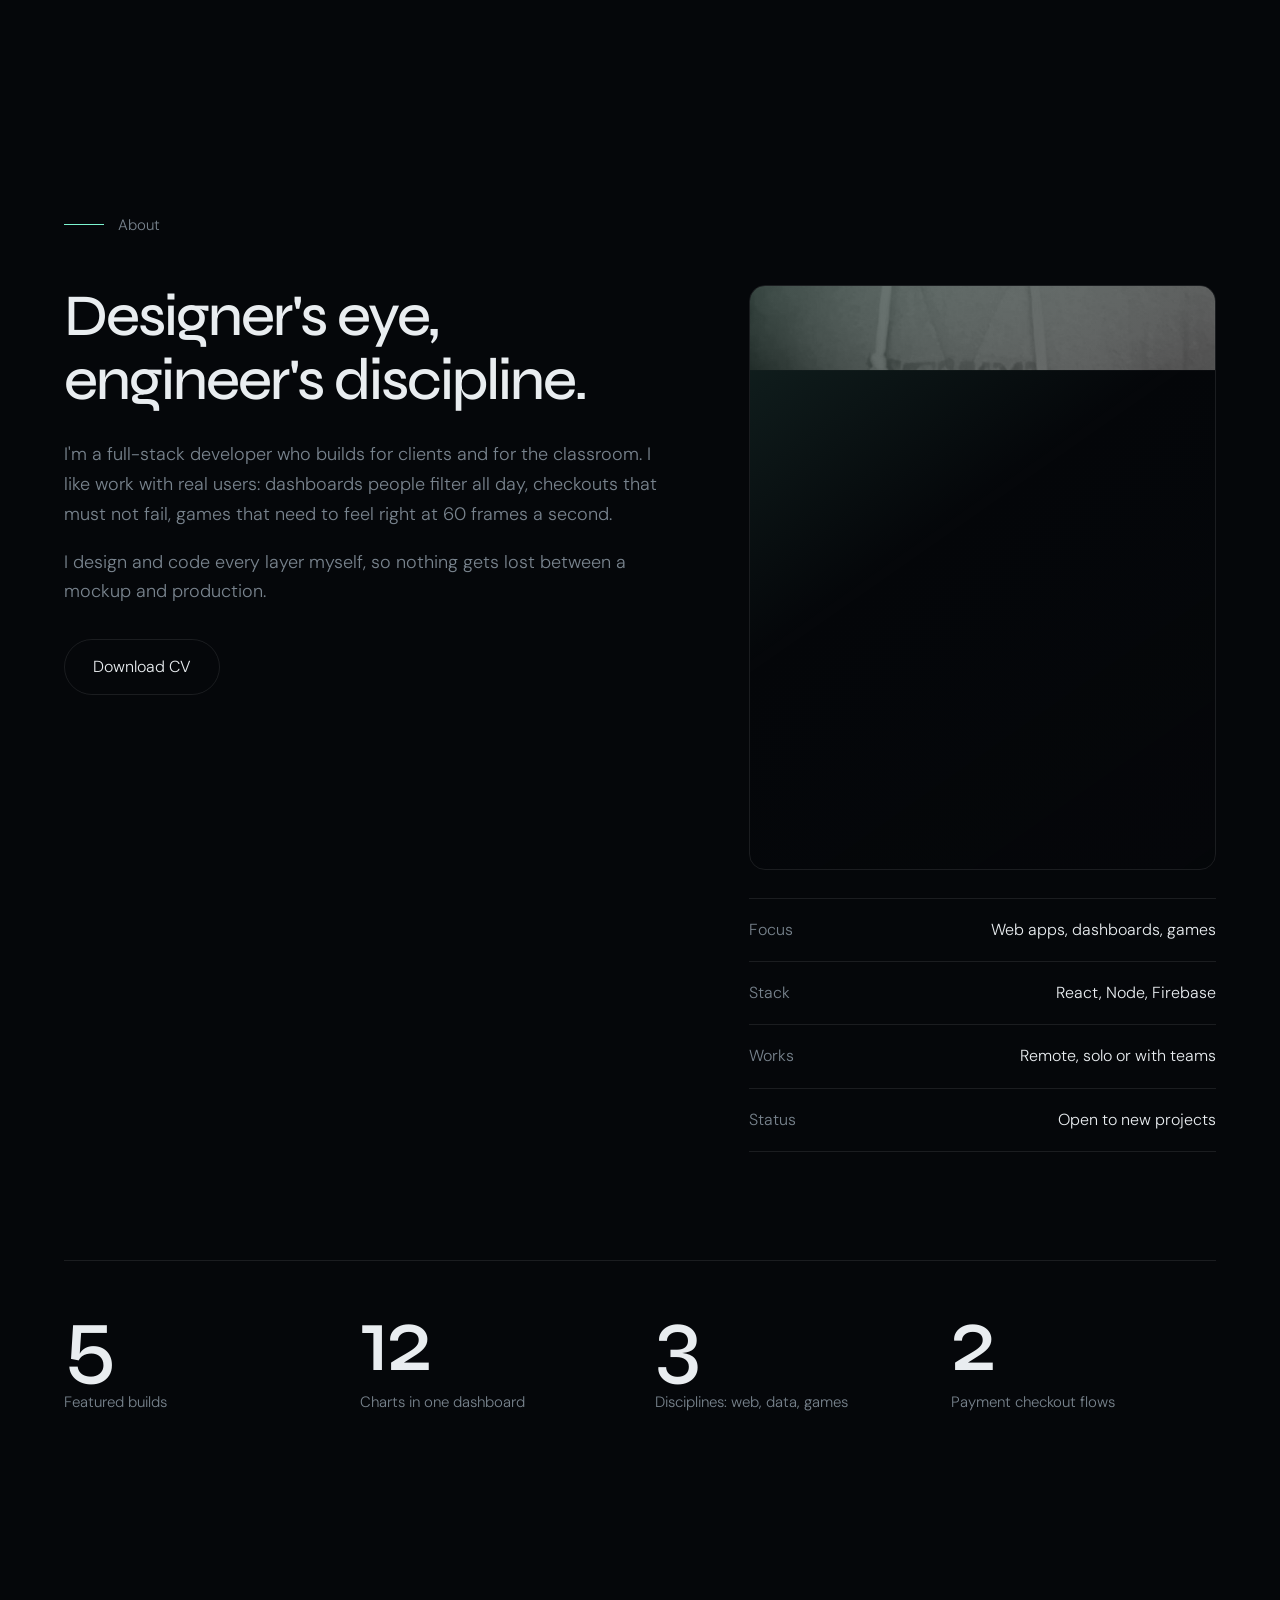
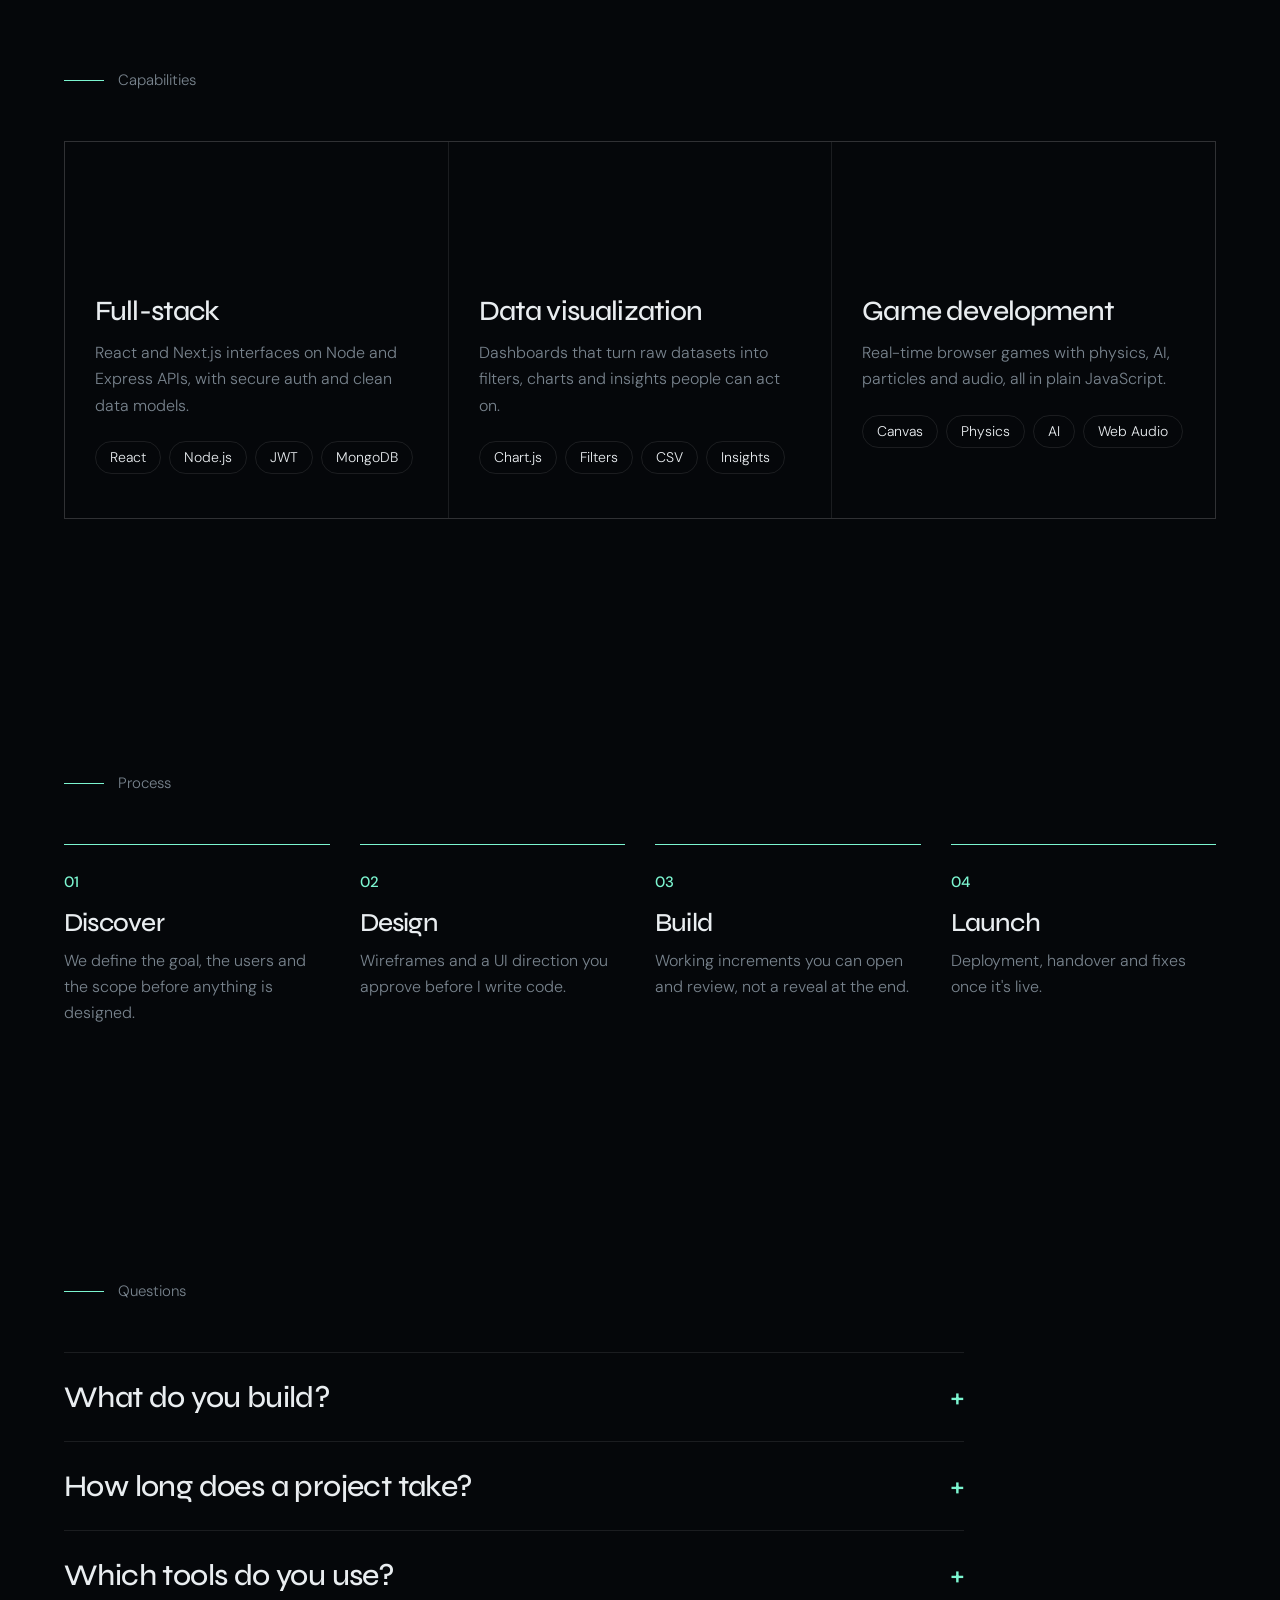
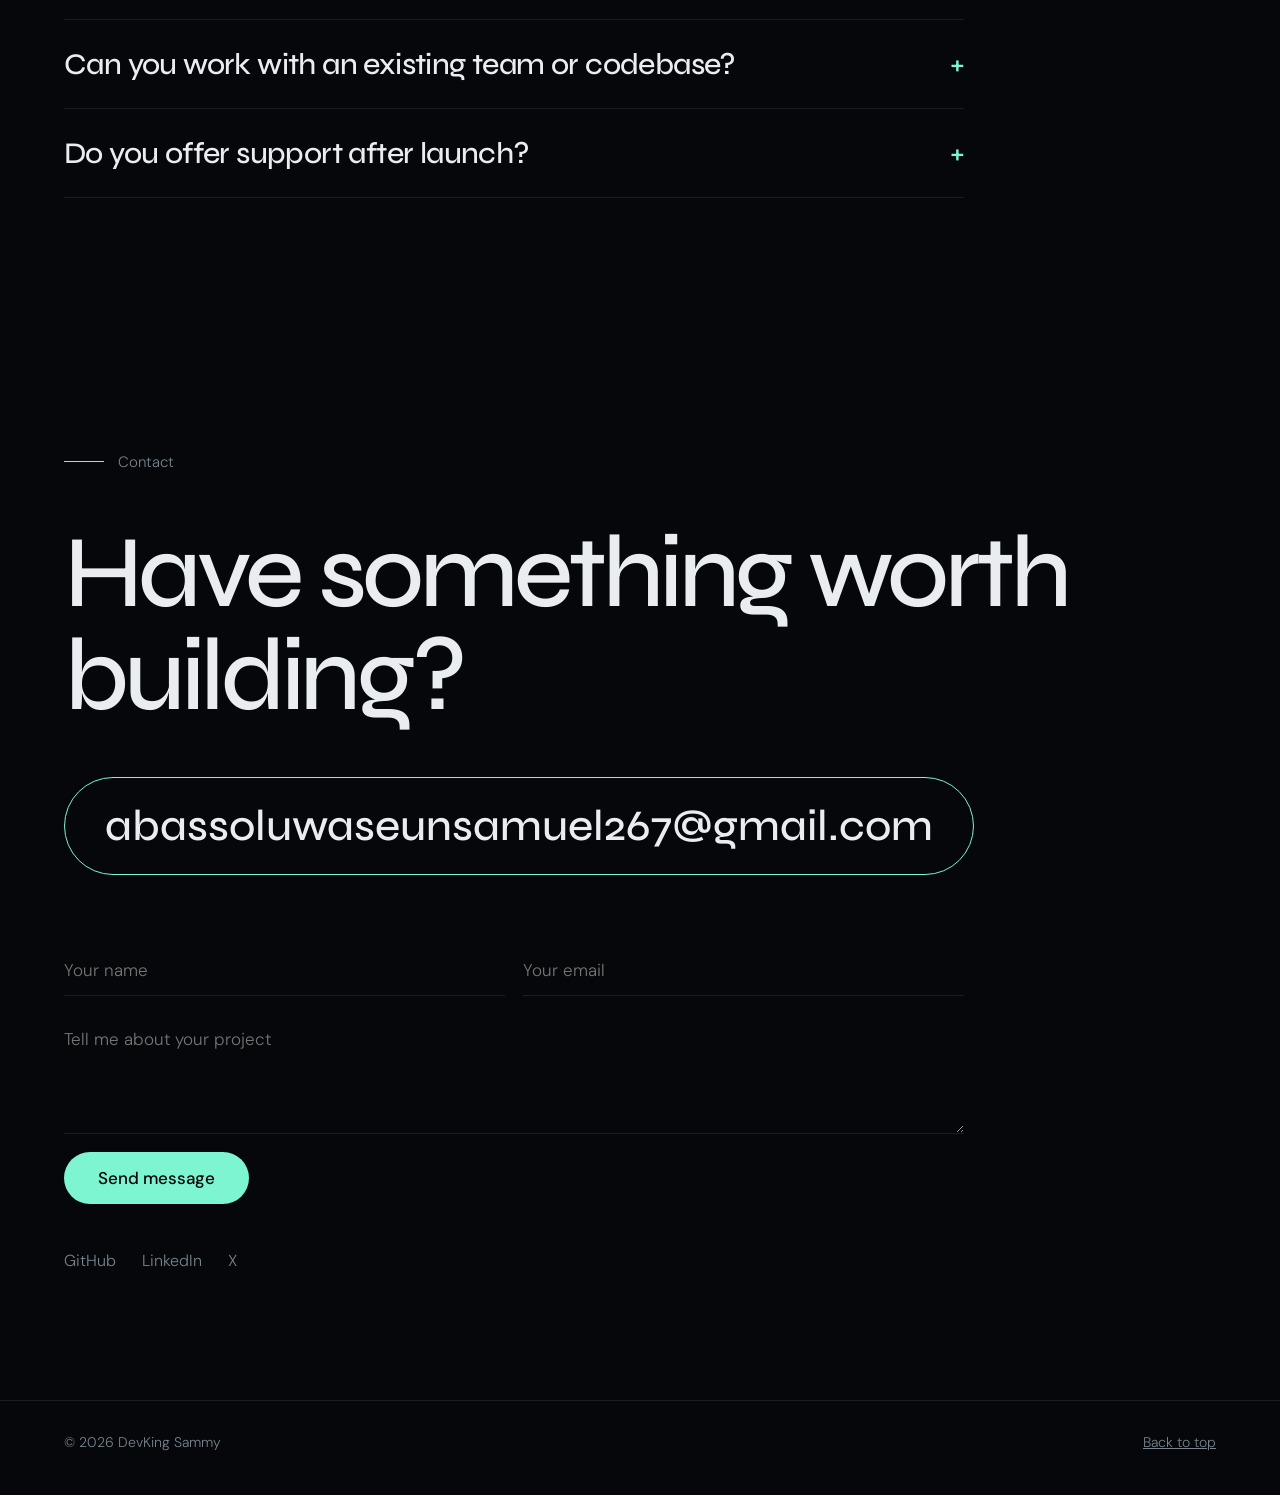
==== commit c1d04c91: "updated" ====
--- a/index.html
+++ b/index.html
@@ -161,6 +161,7 @@
 @media(hover:none){.th{display:block;grid-column:1/-1;width:100%;border-radius:10px;margin-top:12px}}
 @media(max-width:800px){.stats{grid-template-columns:1fr 1fr}.sl{flex-basis:82vw}.sc{height:320vh}.sh{display:none}}
 @media(max-width:800px){.cap{grid-template-columns:1fr}.meta{flex-direction:column;gap:14px}nav{padding:16px 5vw;mix-blend-mode:normal;background:rgba(5,7,10,.86);backdrop-filter:blur(14px)}nav .menu-toggle{width:44px;height:44px;display:flex;flex-direction:column;justify-content:center;align-items:center;gap:6px;padding:0;border:1px solid var(--line);border-radius:50%;background:rgba(255,255,255,.04);color:var(--ink);cursor:pointer}nav .menu-toggle span{width:16px;height:1px;background:currentColor;transition:transform .35s cubic-bezier(.16,1,.3,1),width .35s}nav .menu-toggle[aria-expanded="true"] span:first-child{transform:translateY(3.5px) rotate(45deg)}nav .menu-toggle[aria-expanded="true"] span:last-child{transform:translateY(-3.5px) rotate(-45deg)}nav .links{position:absolute;top:calc(100% - 1px);left:4vw;right:4vw;display:flex;flex-direction:column;gap:0;padding:8px 20px;border:1px solid var(--line);border-radius:8px;background:rgba(5,7,10,.97);backdrop-filter:blur(18px);opacity:0;visibility:hidden;transform:translateY(-10px) scale(.98);transform-origin:top right;transition:opacity .25s,transform .35s cubic-bezier(.16,1,.3,1),visibility .25s}nav .links.open{opacity:1;visibility:visible;transform:none}nav .links a{padding:14px 0;border-bottom:1px solid var(--line);font-size:16px}nav .links a:last-child{border-bottom:0}}
+@media(max-width:800px){html{scroll-padding-top:72px}nav{position:fixed;top:env(safe-area-inset-top,0px);left:0;right:0;z-index:100;padding:10px 5vw}.st{gap:8px}.st .brand{width:44px;height:30px}nav .menu-toggle{width:42px;height:42px}nav .links{top:calc(100% + 8px);left:3vw;right:3vw}.stmt{height:190vh;height:190svh}.stmt div{height:100vh;height:100svh;justify-content:center;padding:0 7vw}.stmt p{max-width:15em;text-align:center;font-size:clamp(27px,7vw,32px);font-weight:600;line-height:1.16}.sc{height:240vh;height:240svh}.sct{height:100vh;height:100svh;padding-left:5vw}.sct .lab{margin-bottom:24px}.mag{align-self:flex-start;max-width:100%;width:fit-content;min-width:0;flex-wrap:wrap;justify-content:center;text-align:center;overflow-wrap:anywhere;word-break:break-word;font-size:clamp(16px,4.6vw,20px);line-height:1.35;padding:17px 18px;border-radius:18px}}
 @media(hover:none){#ring,#pv{display:none}}
 @media(prefers-reduced-motion:reduce){*{animation:none!important;transition-duration:.01ms!important}.hero h1 .l span{transform:none}.rv{opacity:1;transform:none}.stmt .w{opacity:1}html{scroll-behavior:auto}}
 </style>
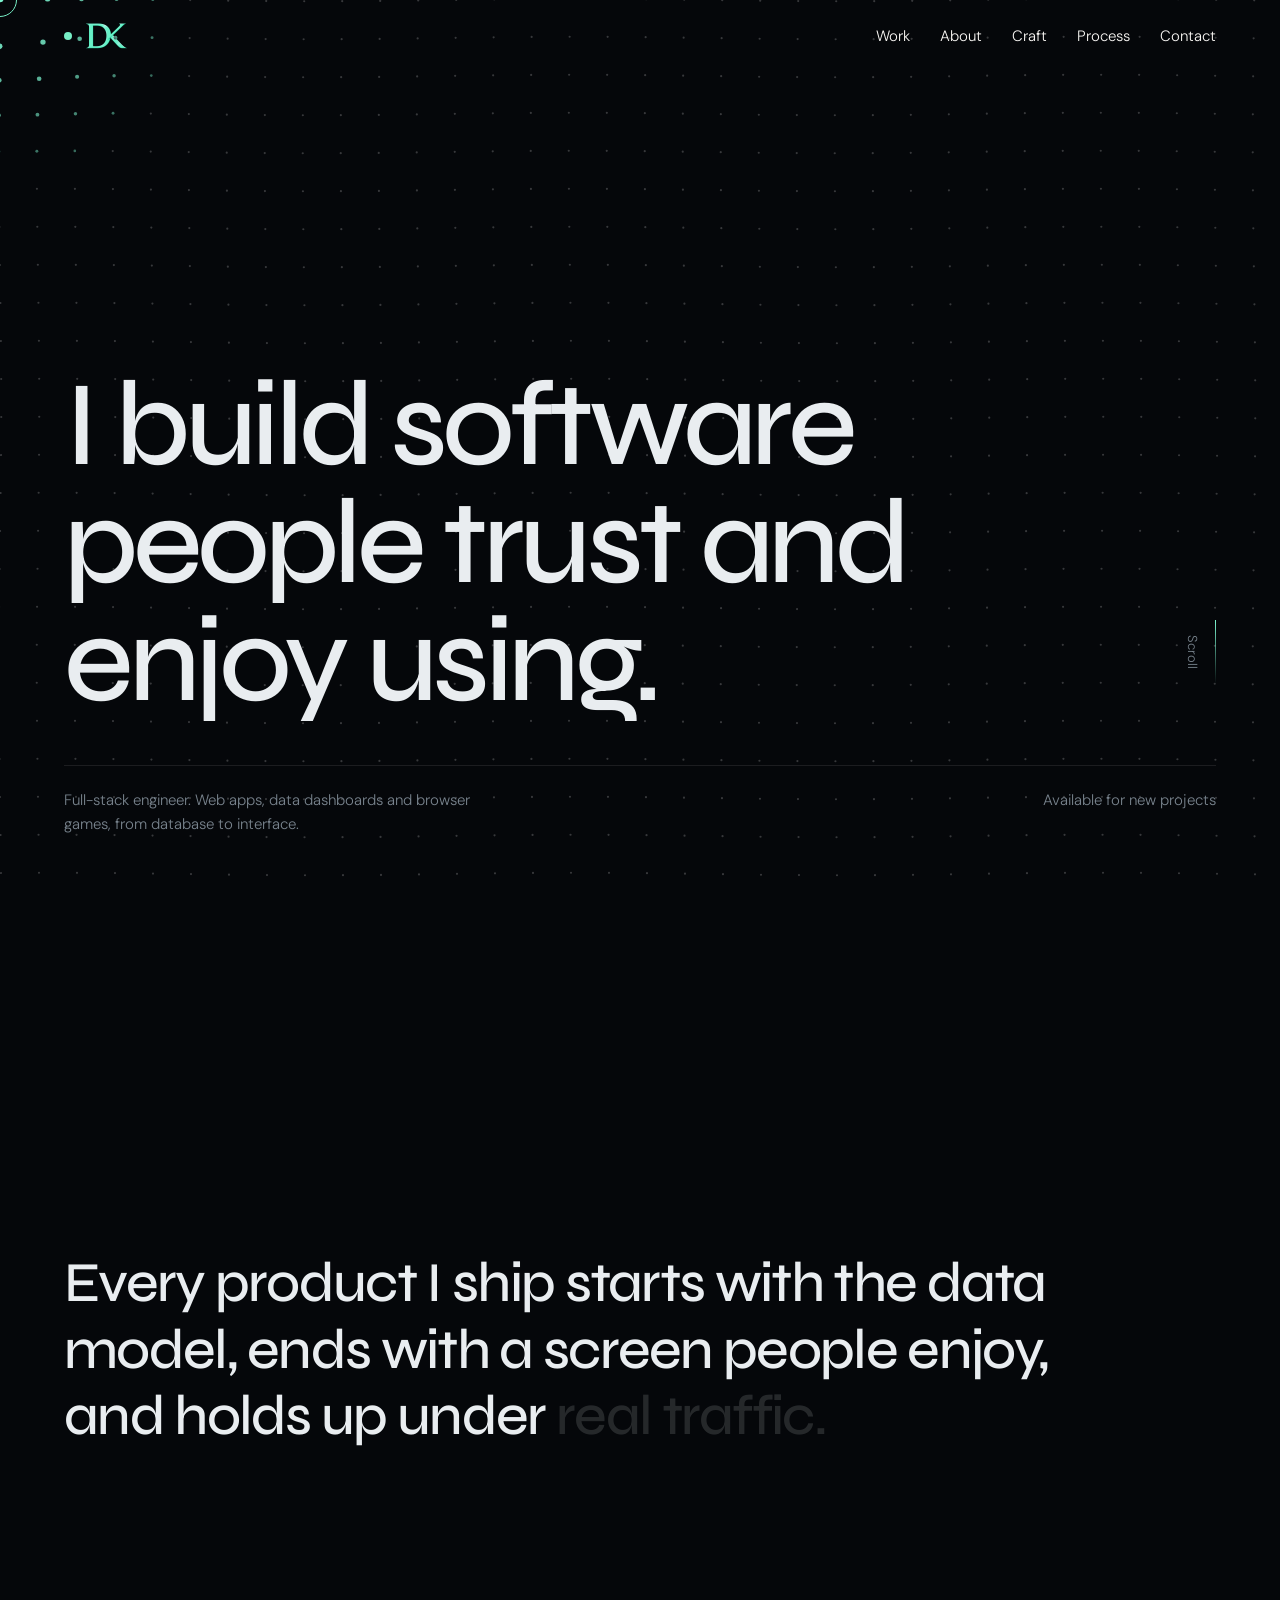
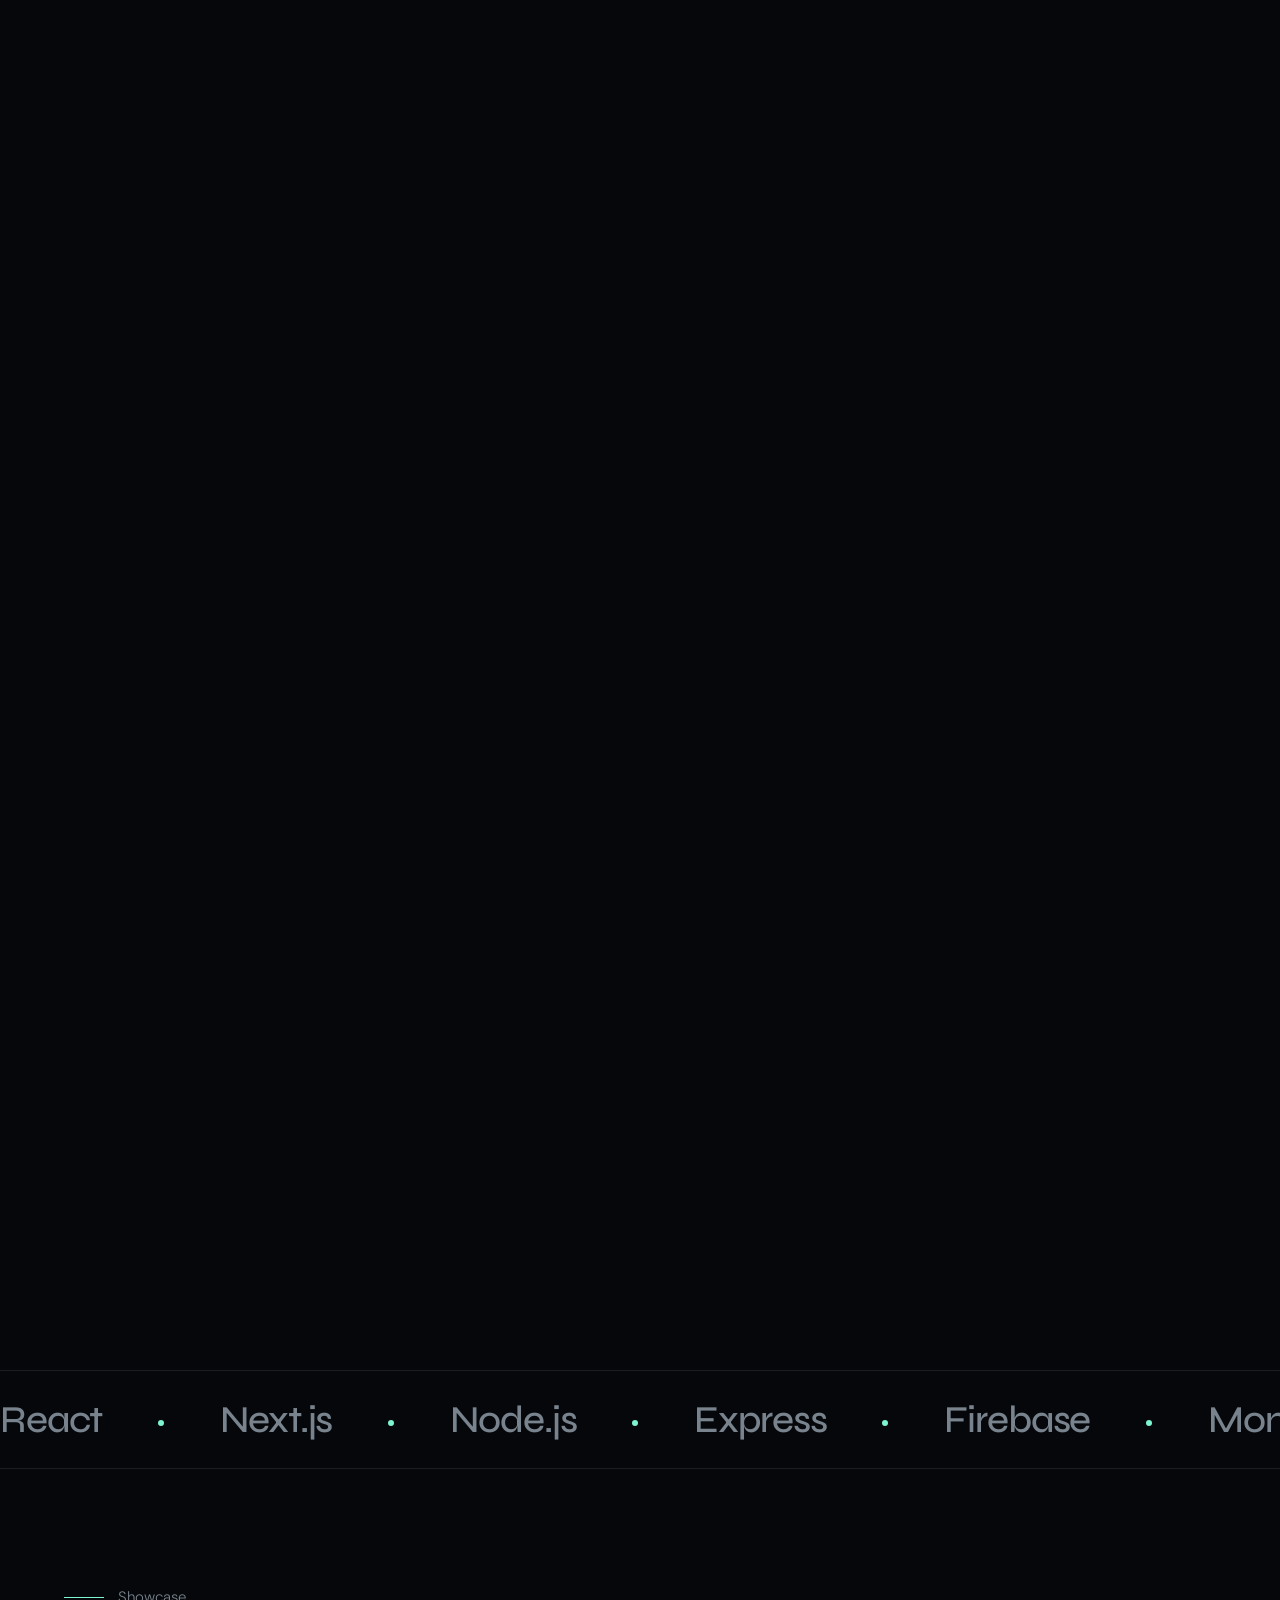
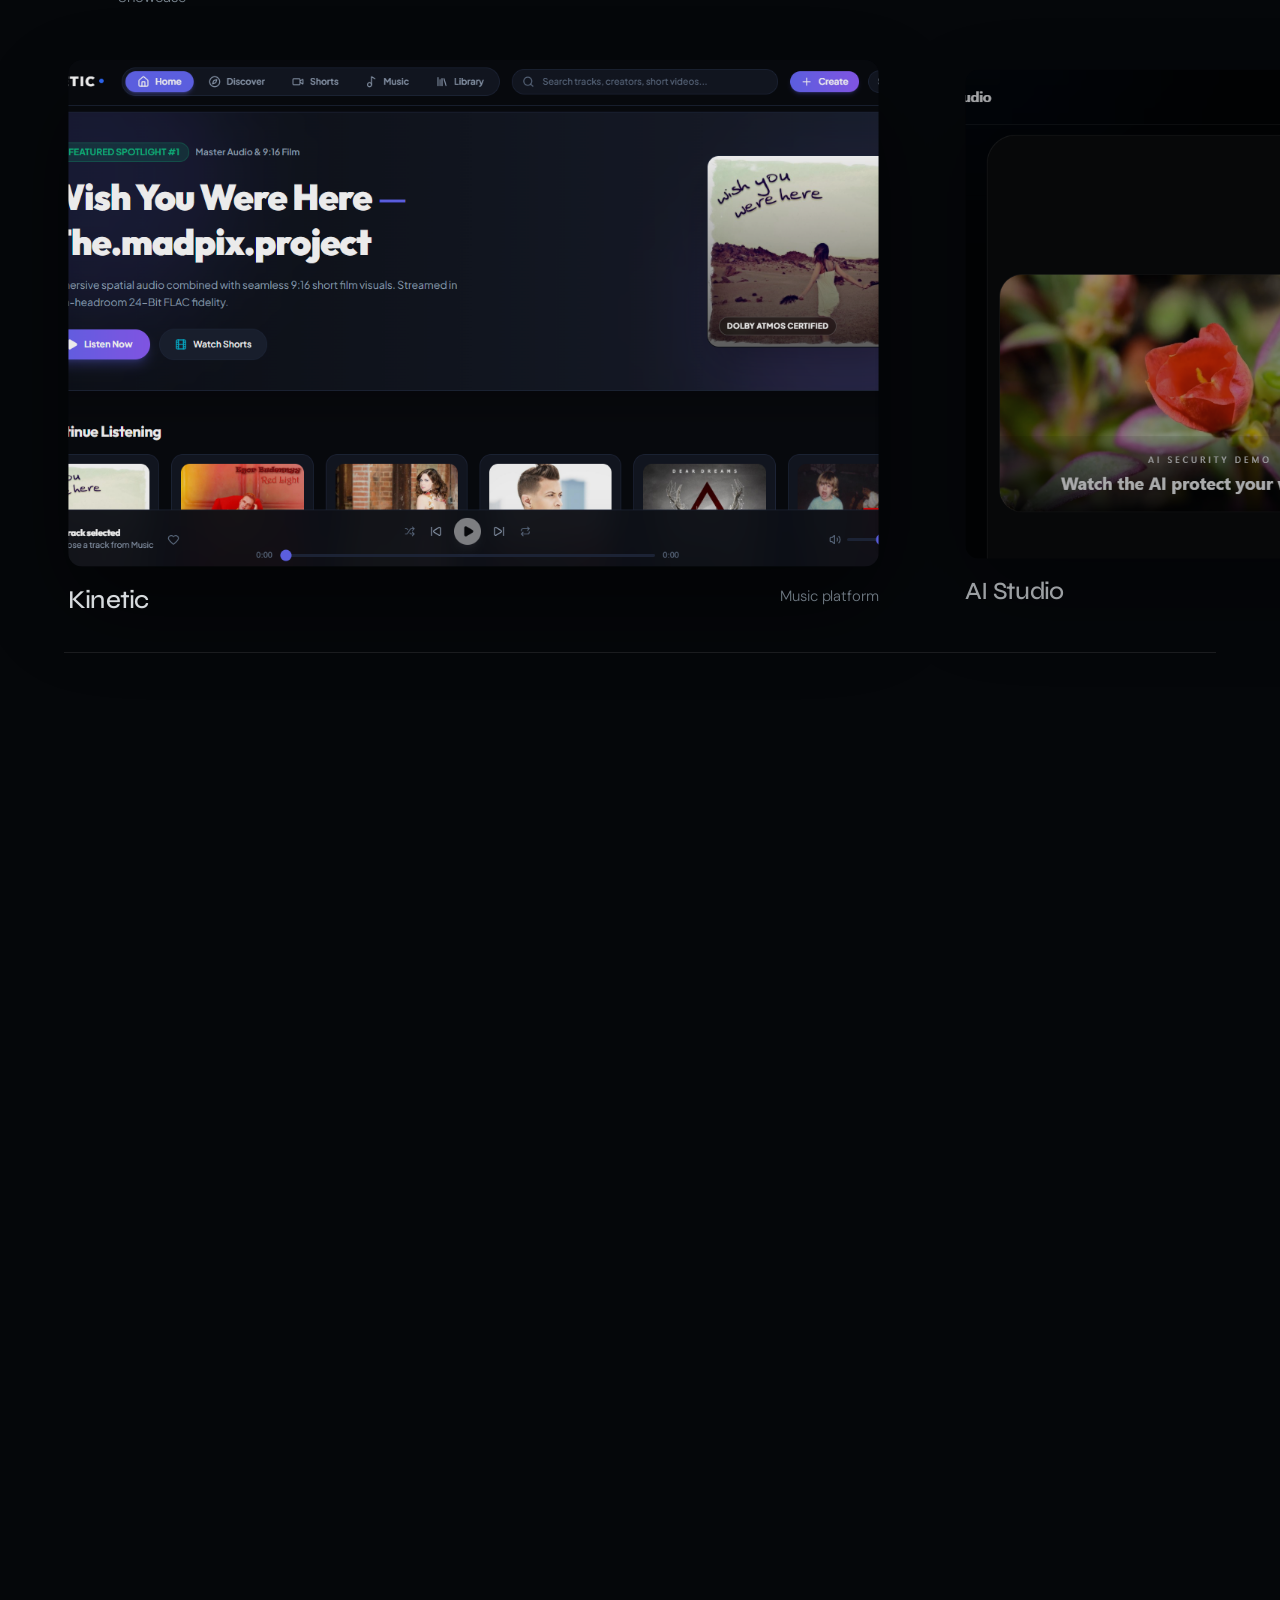
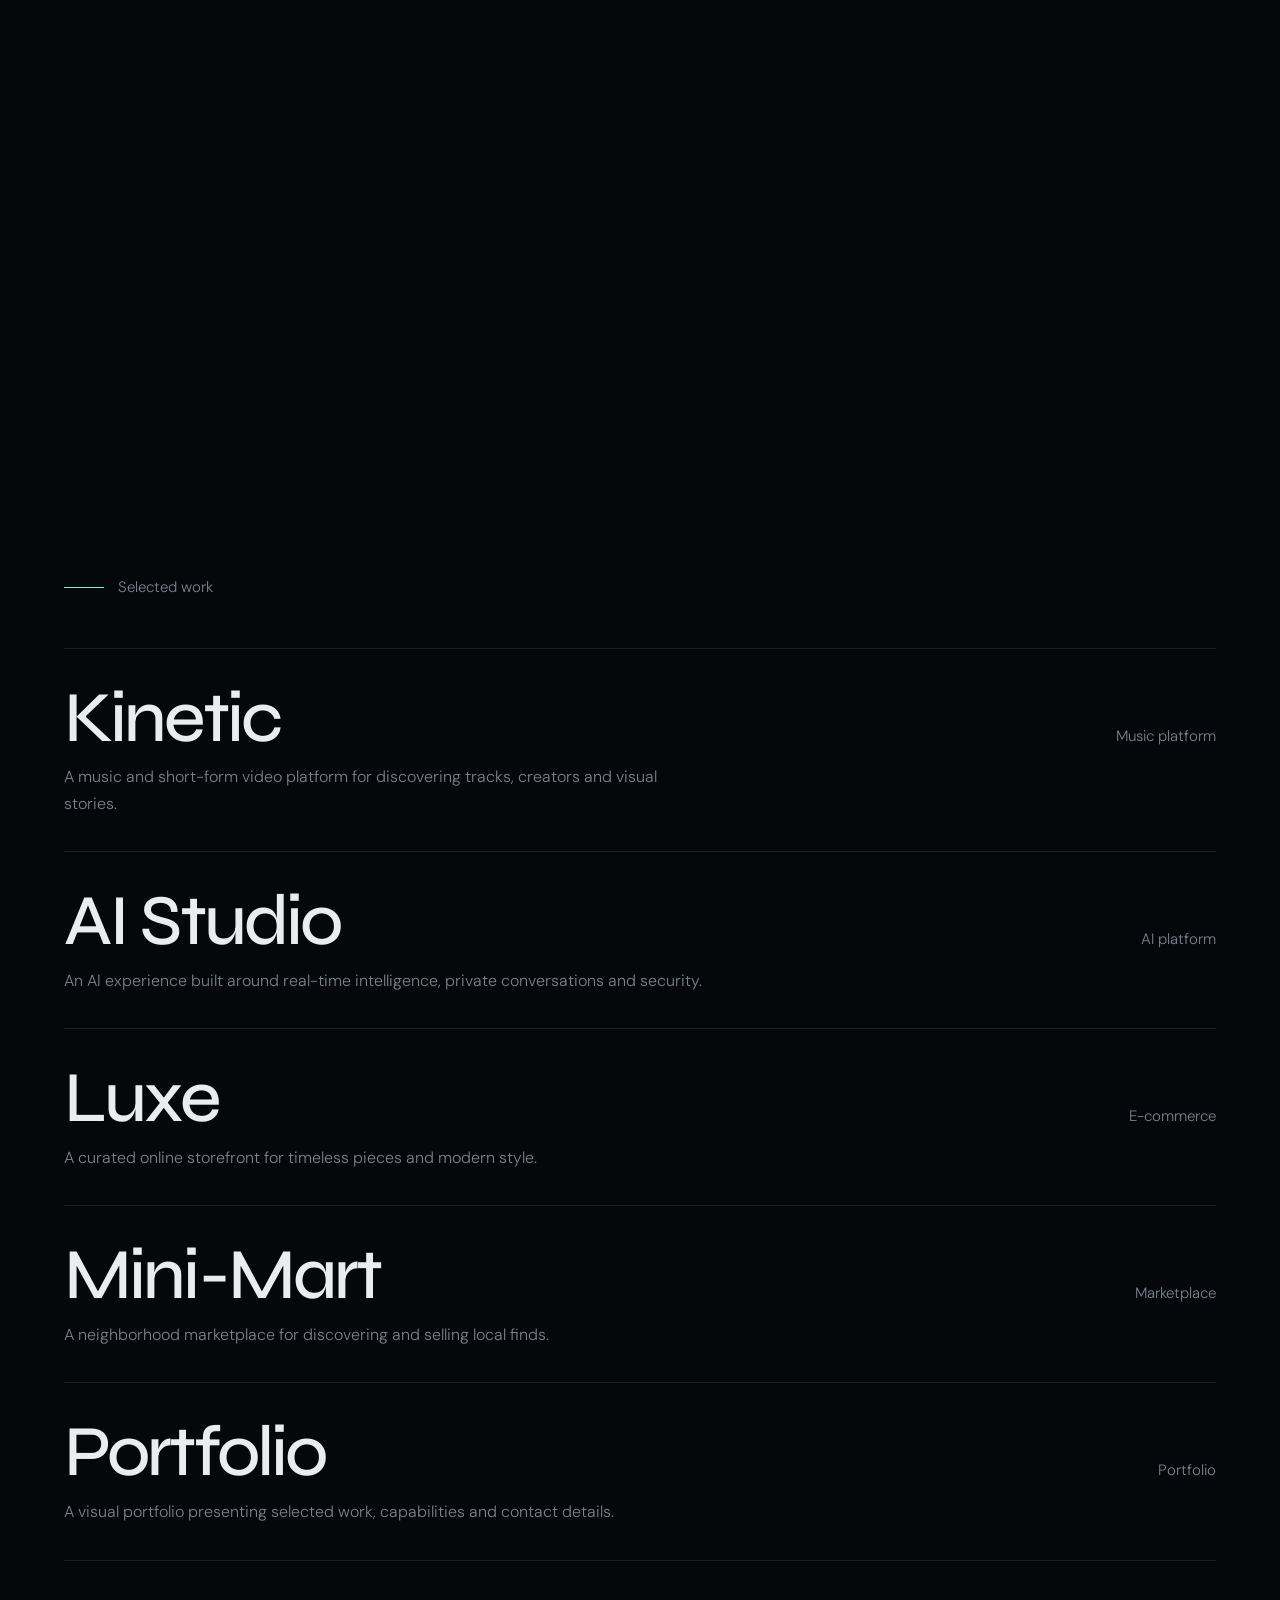
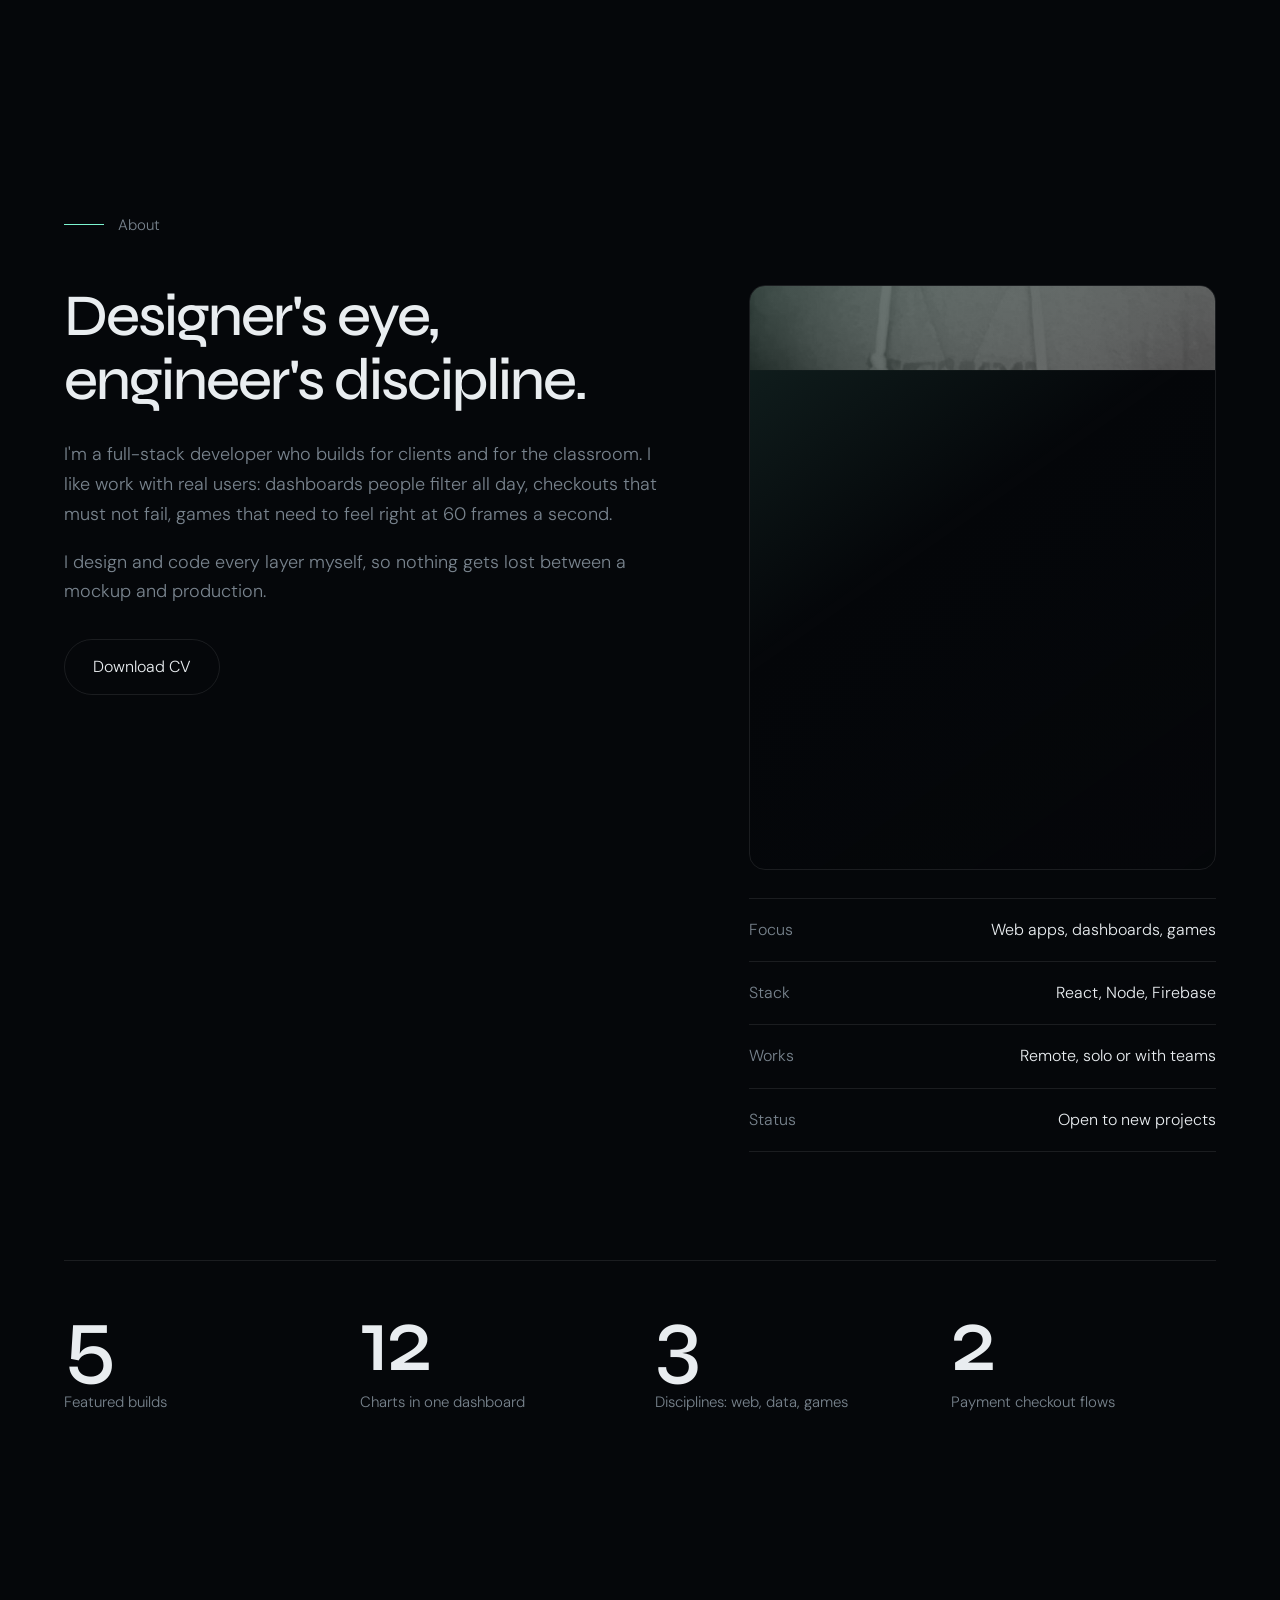
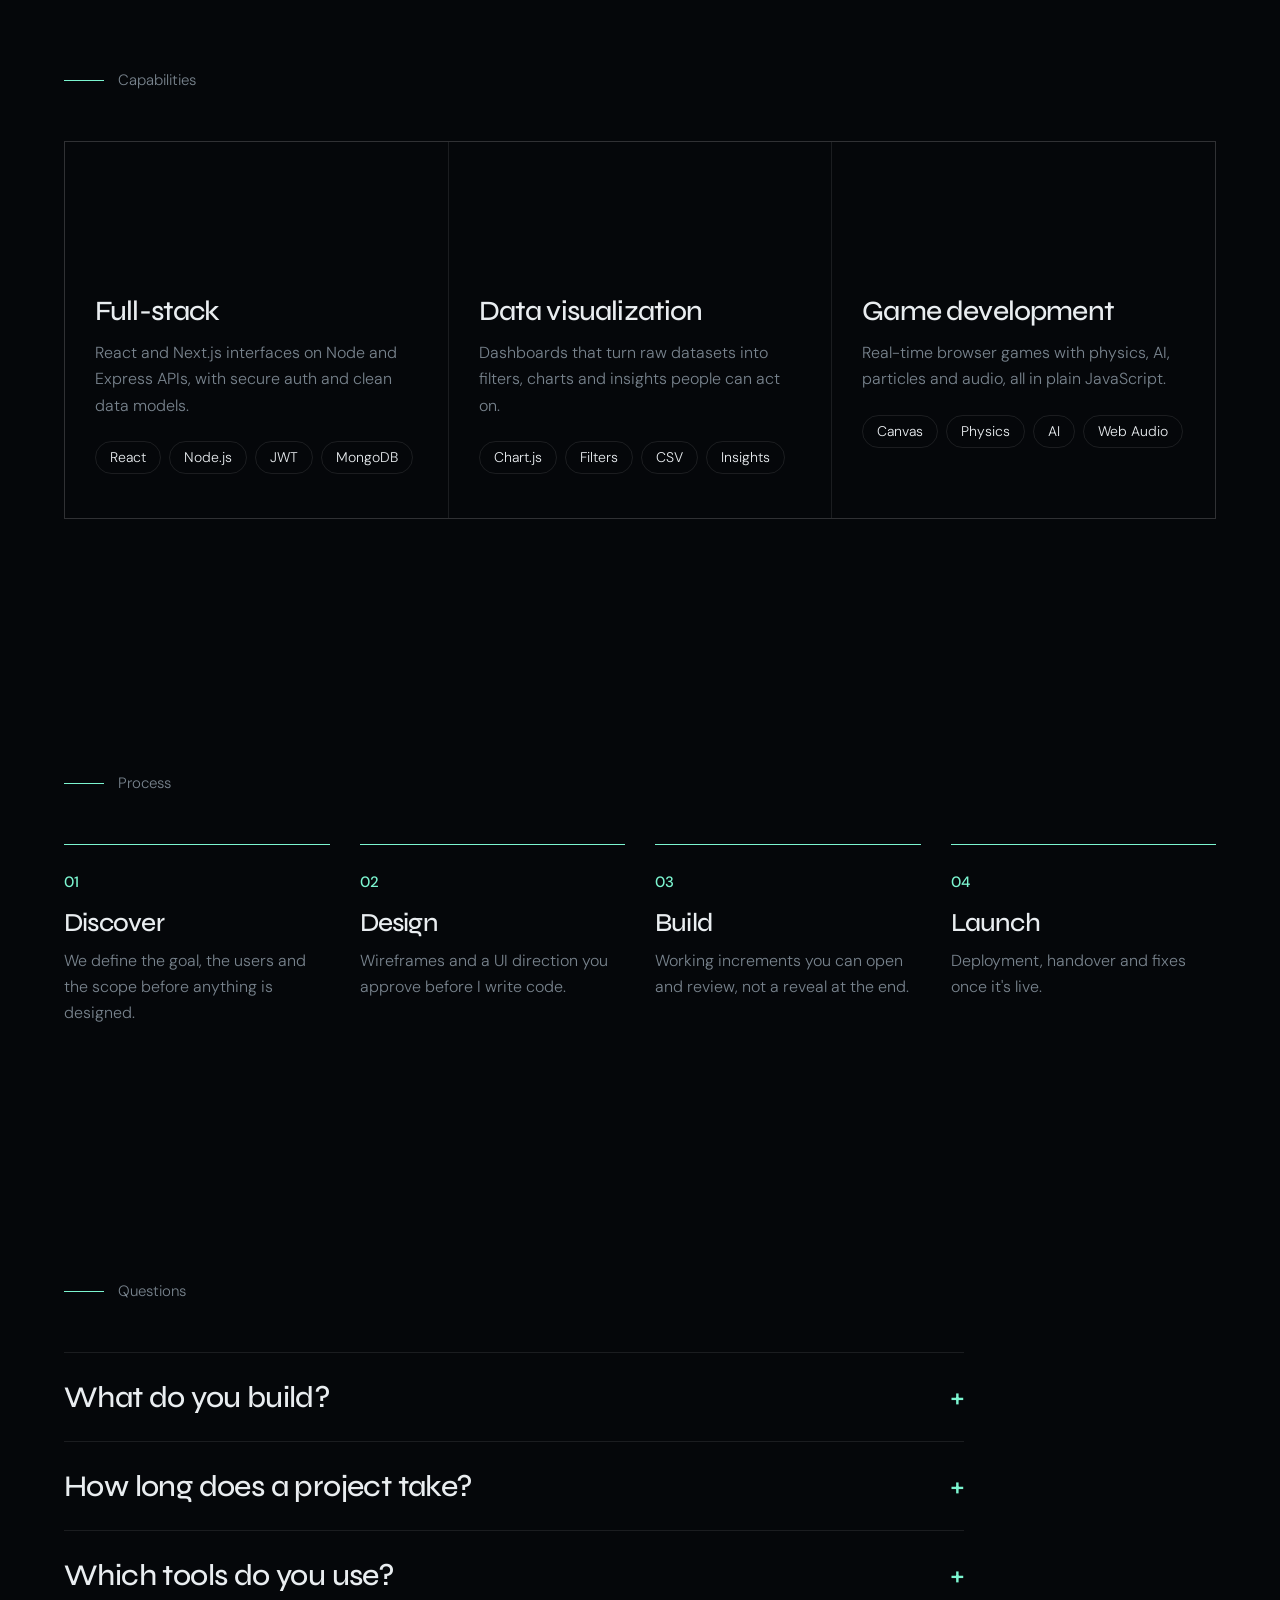
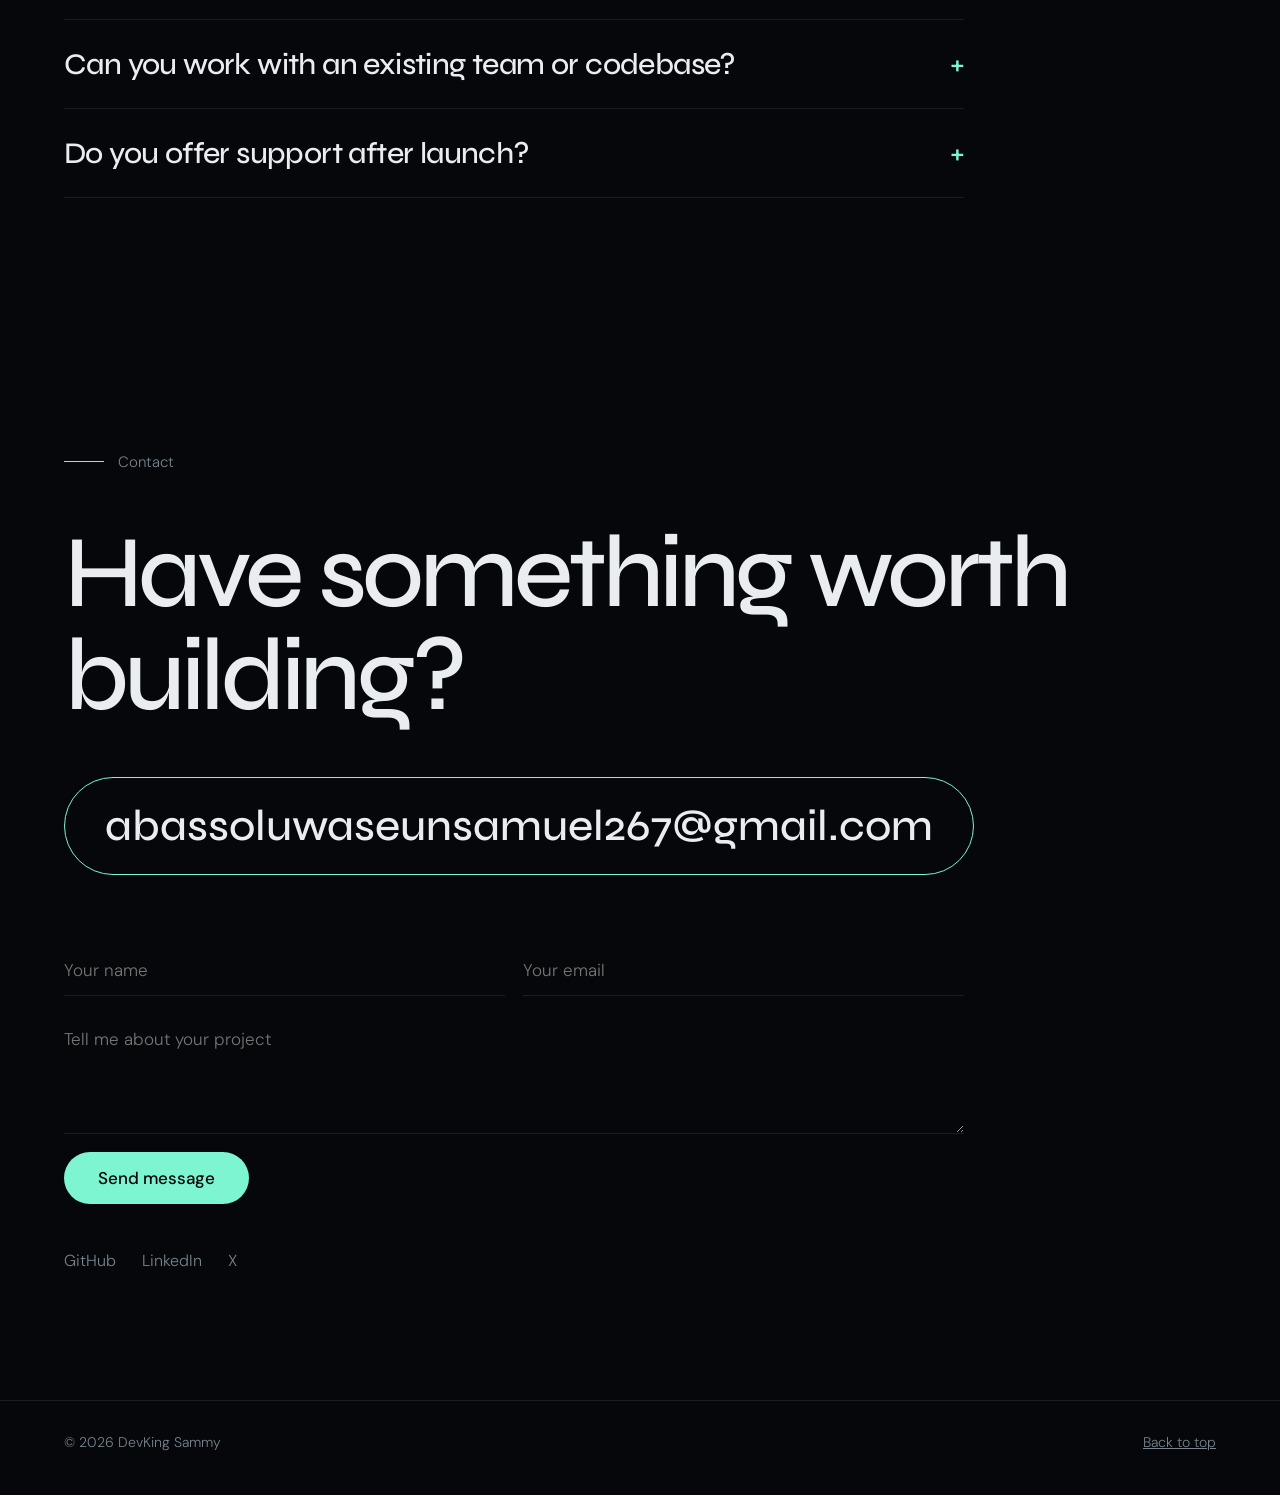
==== commit 9636c24f: "updated" ====
--- a/index.html
+++ b/index.html
@@ -19,10 +19,11 @@
 a{color:inherit}
 a:focus-visible,button:focus-visible{outline:2px solid var(--acc);outline-offset:4px}
 /* loader */
-#load{position:fixed;inset:0;z-index:100;background:var(--bg);display:flex;align-items:flex-end;justify-content:space-between;padding:5vw;transition:transform 1s cubic-bezier(.76,0,.24,1)}
+#load{position:fixed;inset:0;z-index:110;background:var(--bg);display:flex;align-items:flex-end;justify-content:space-between;padding:5vw;transition:transform 1s cubic-bezier(.76,0,.24,1)}
 #load.out{transform:translateY(-100%)}
 #load b{font:500 clamp(60px,14vw,180px)/1 var(--d);letter-spacing:-.04em}
 #load span{color:var(--mute);font-size:15px;padding-bottom:1.2vw}
+@media(max-width:600px){#load{padding:24px 6vw;gap:14px}#load b{font-size:clamp(48px,15vw,66px)}#load span{font-size:clamp(13px,3.8vw,15px);padding-bottom:.45em}}
 /* nav */
 nav{position:fixed;top:env(safe-area-inset-top,0px);left:0;right:0;z-index:50;display:flex;justify-content:space-between;align-items:center;padding:20px 5vw;mix-blend-mode:difference}
 nav a{text-decoration:none;font-size:15px;color:#fff}
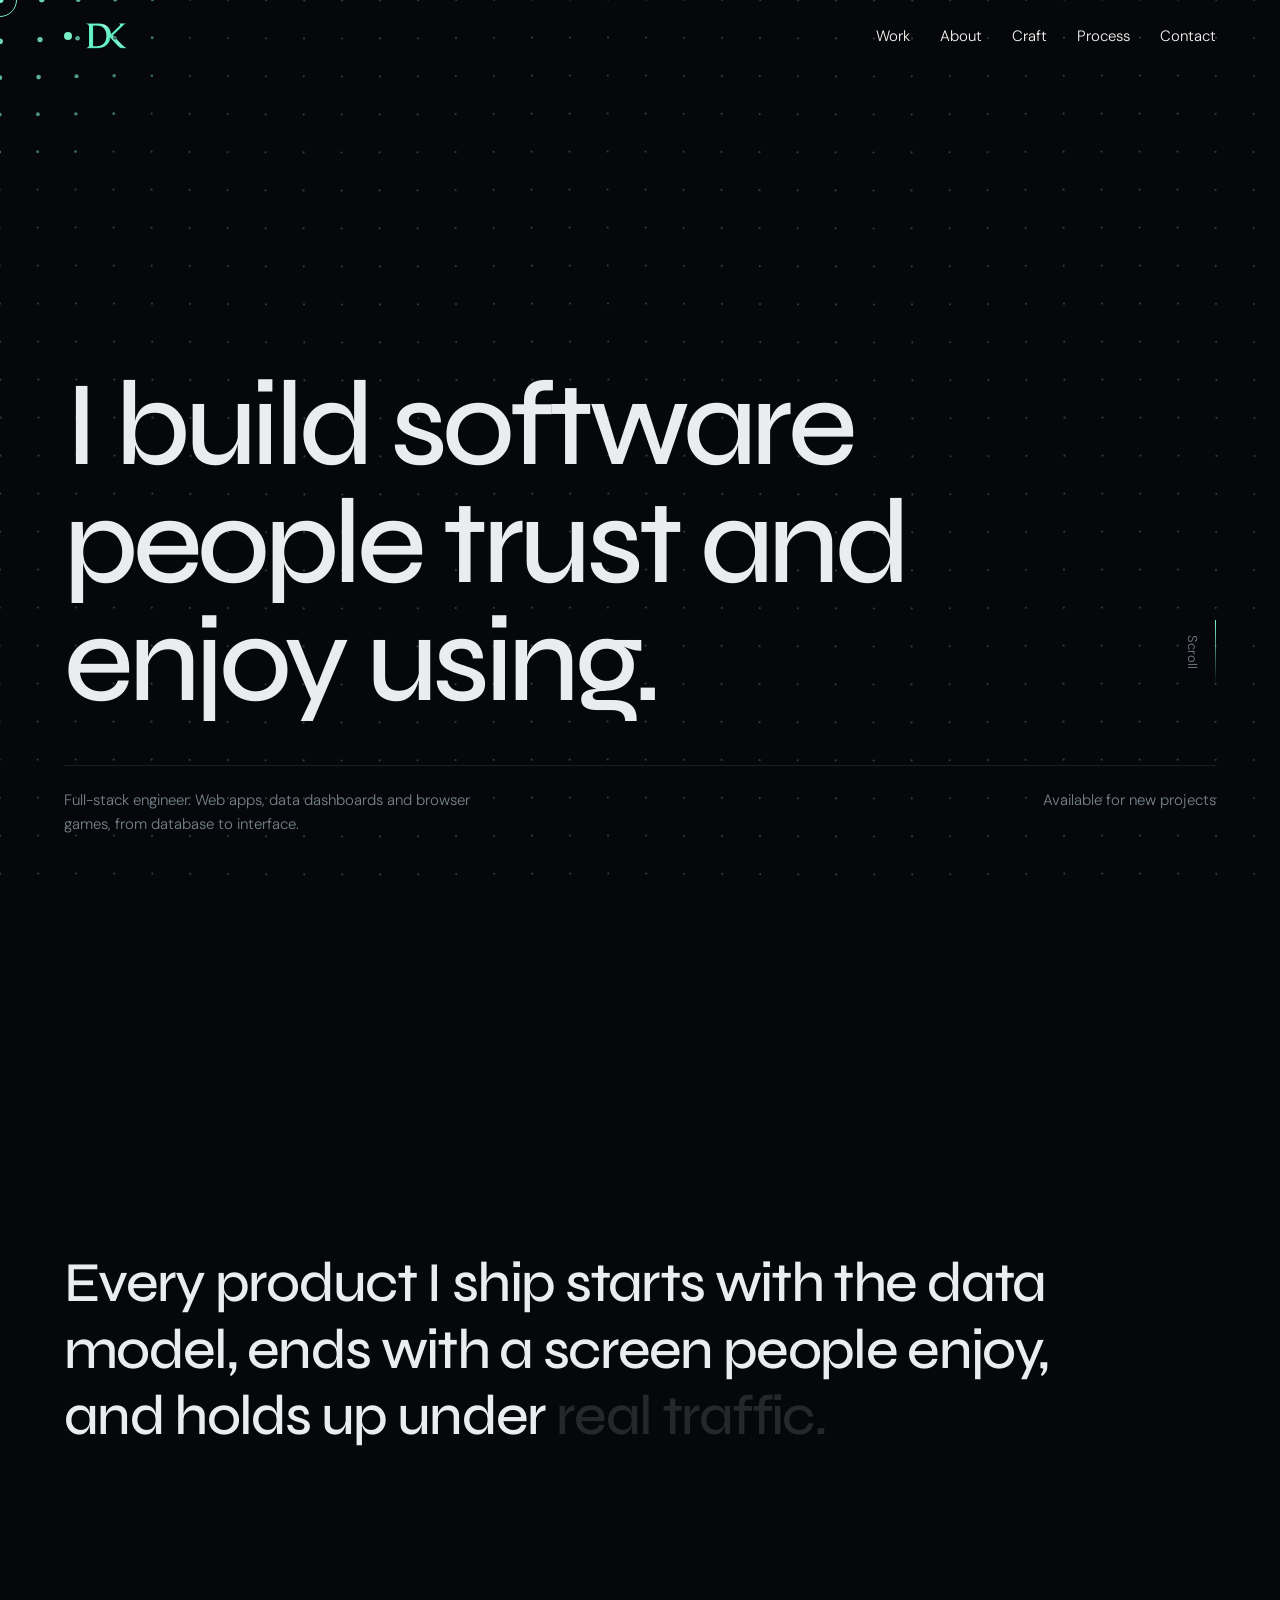
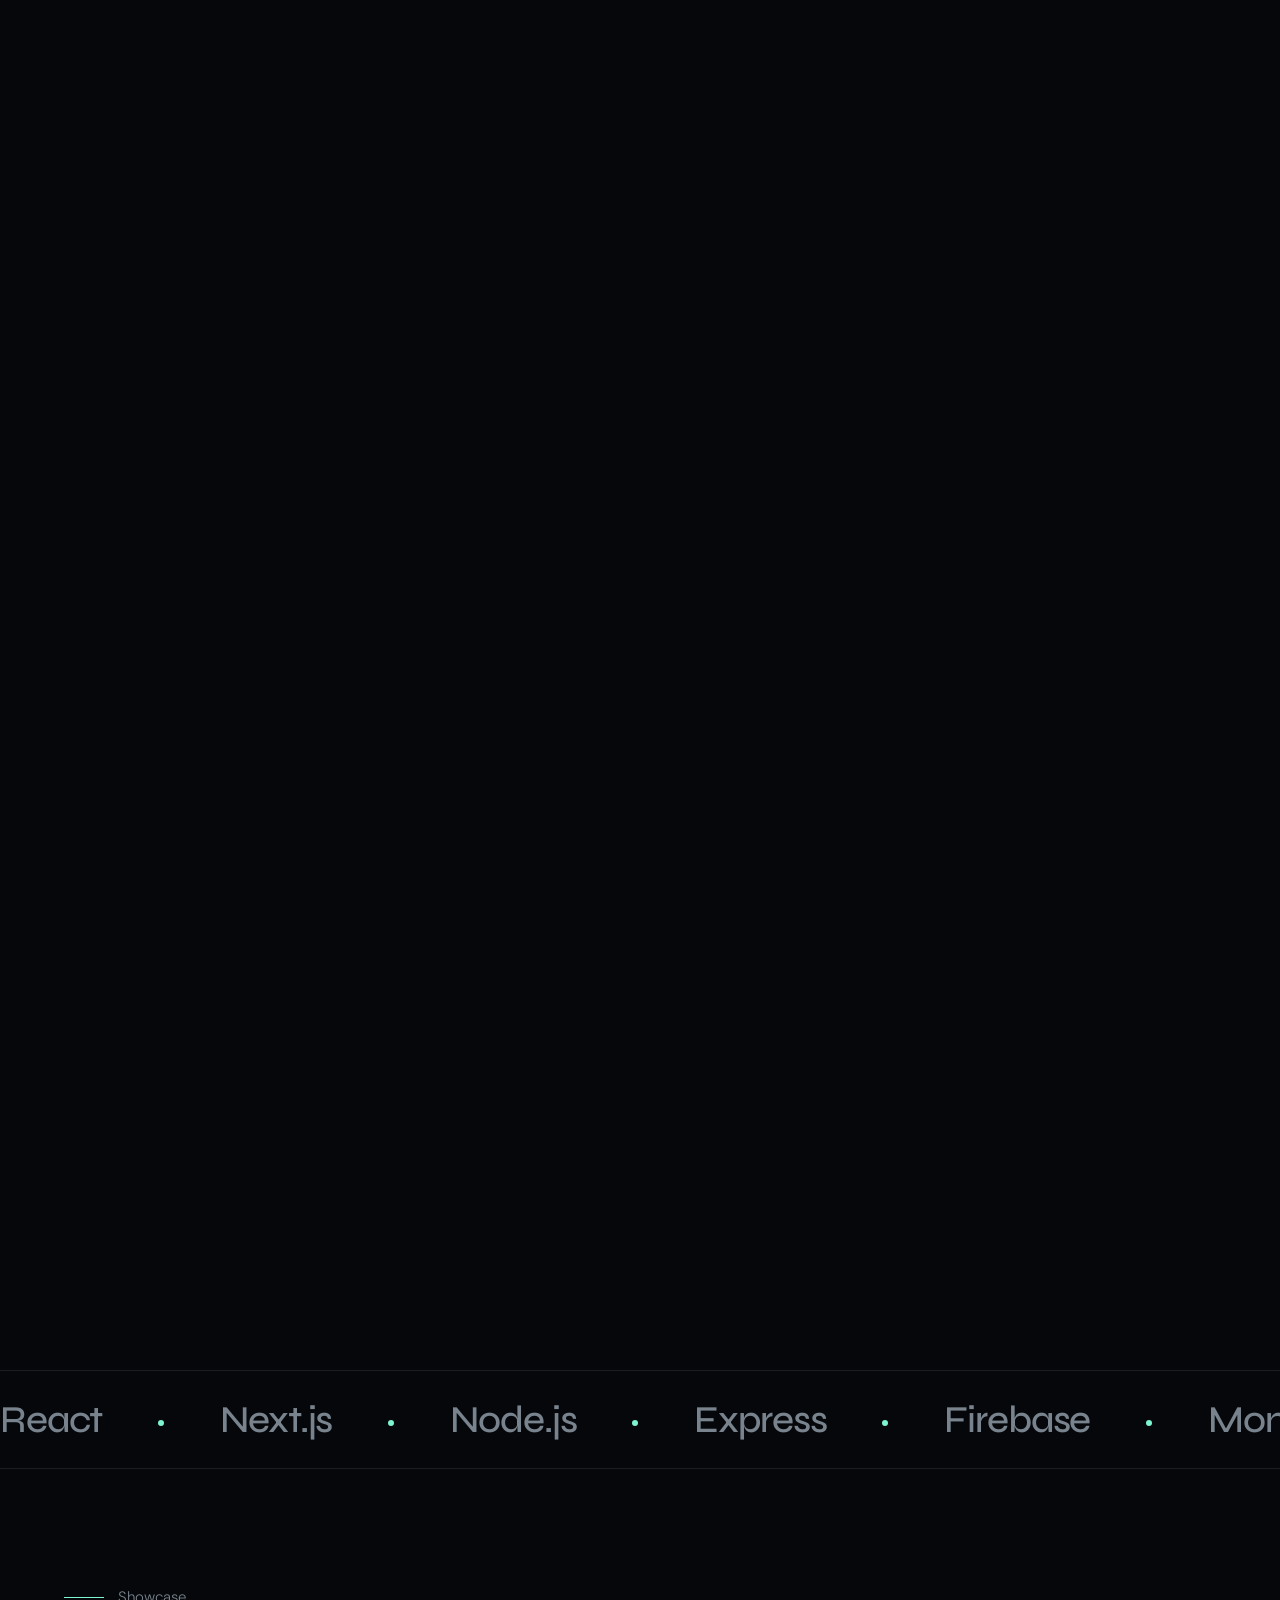
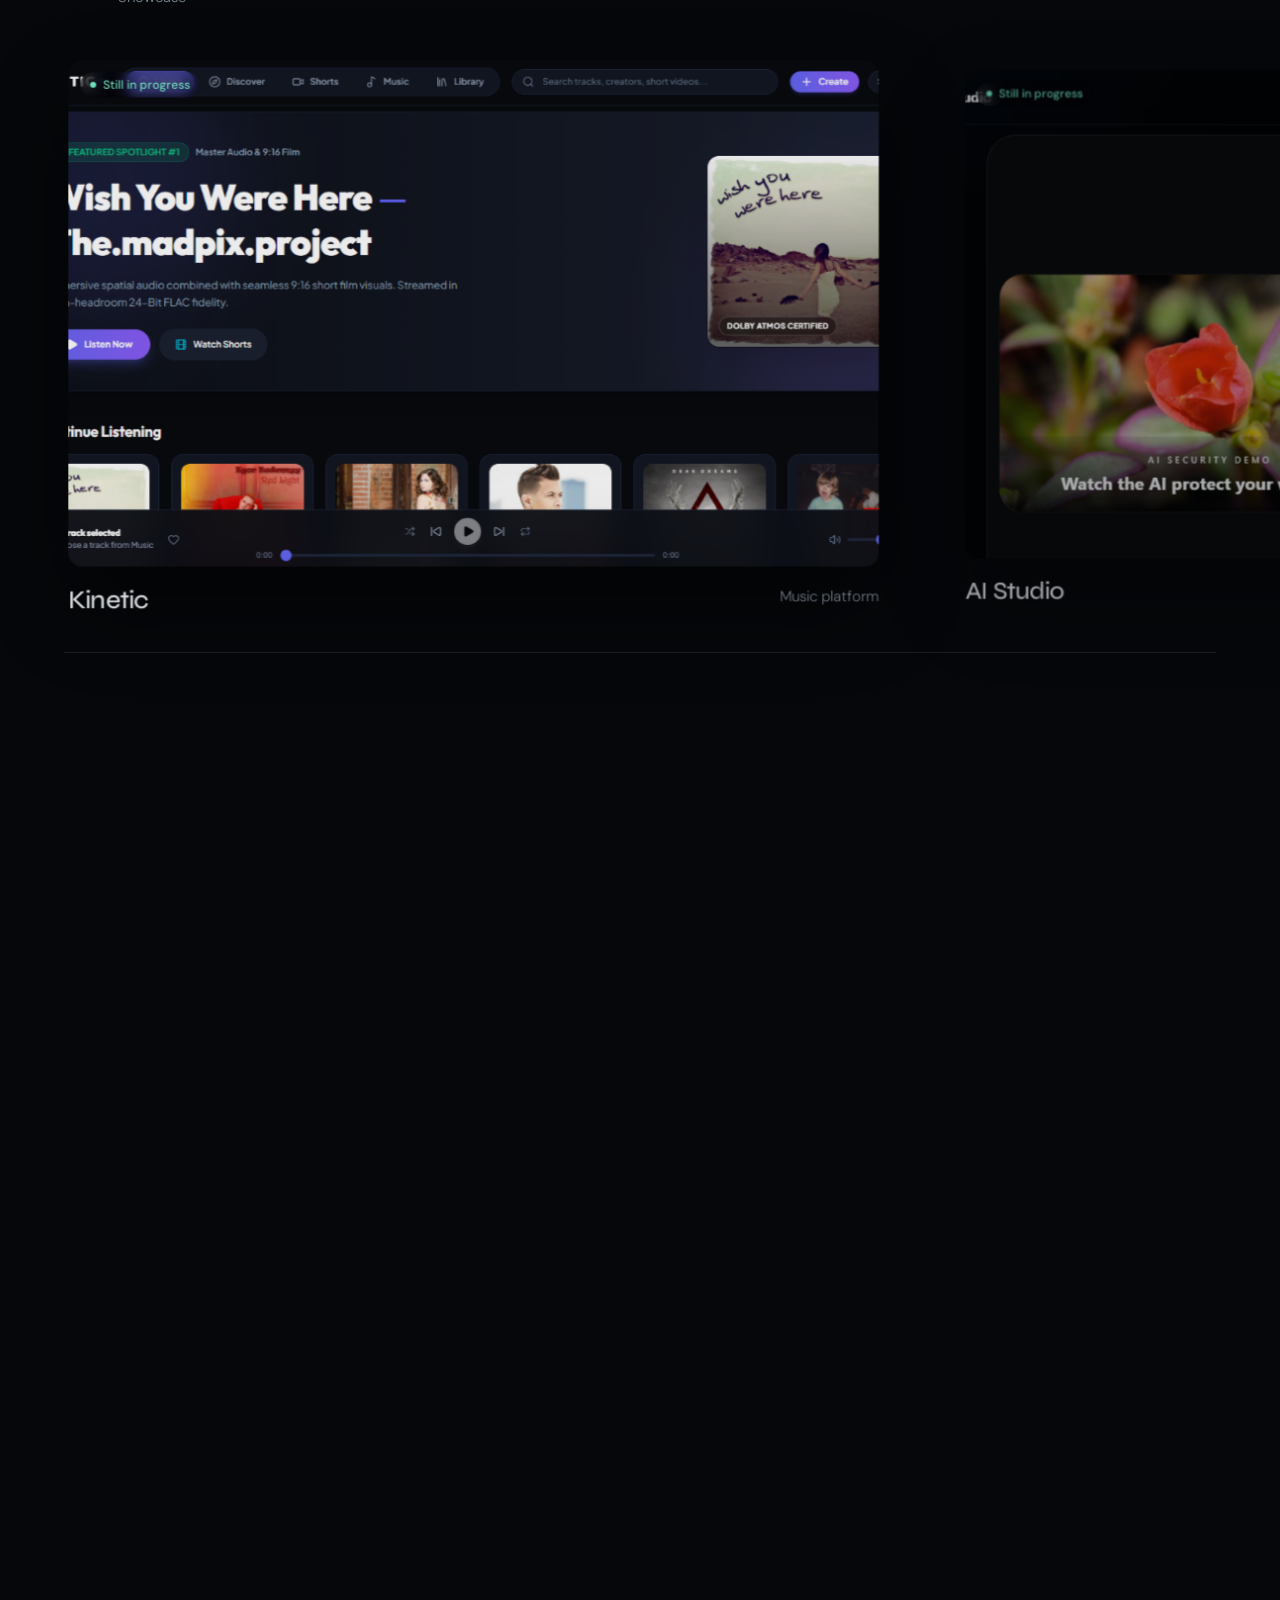
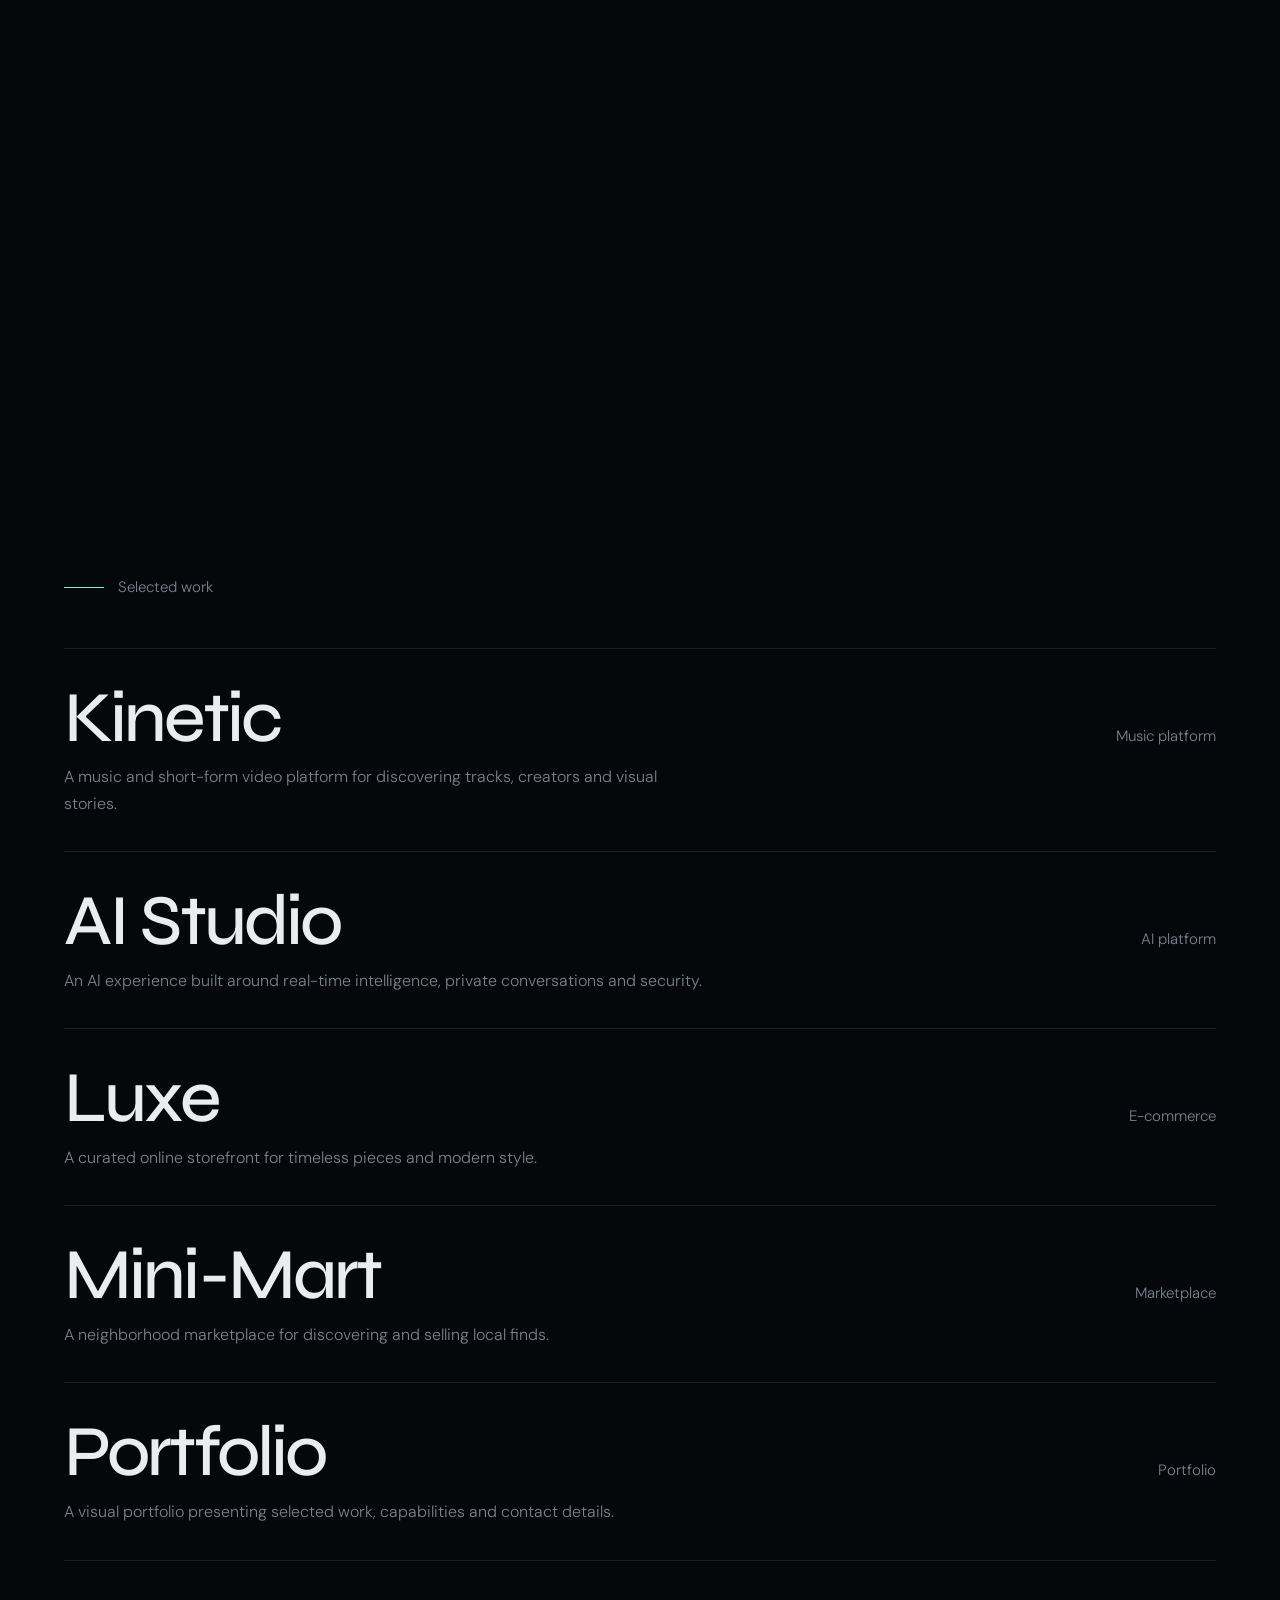
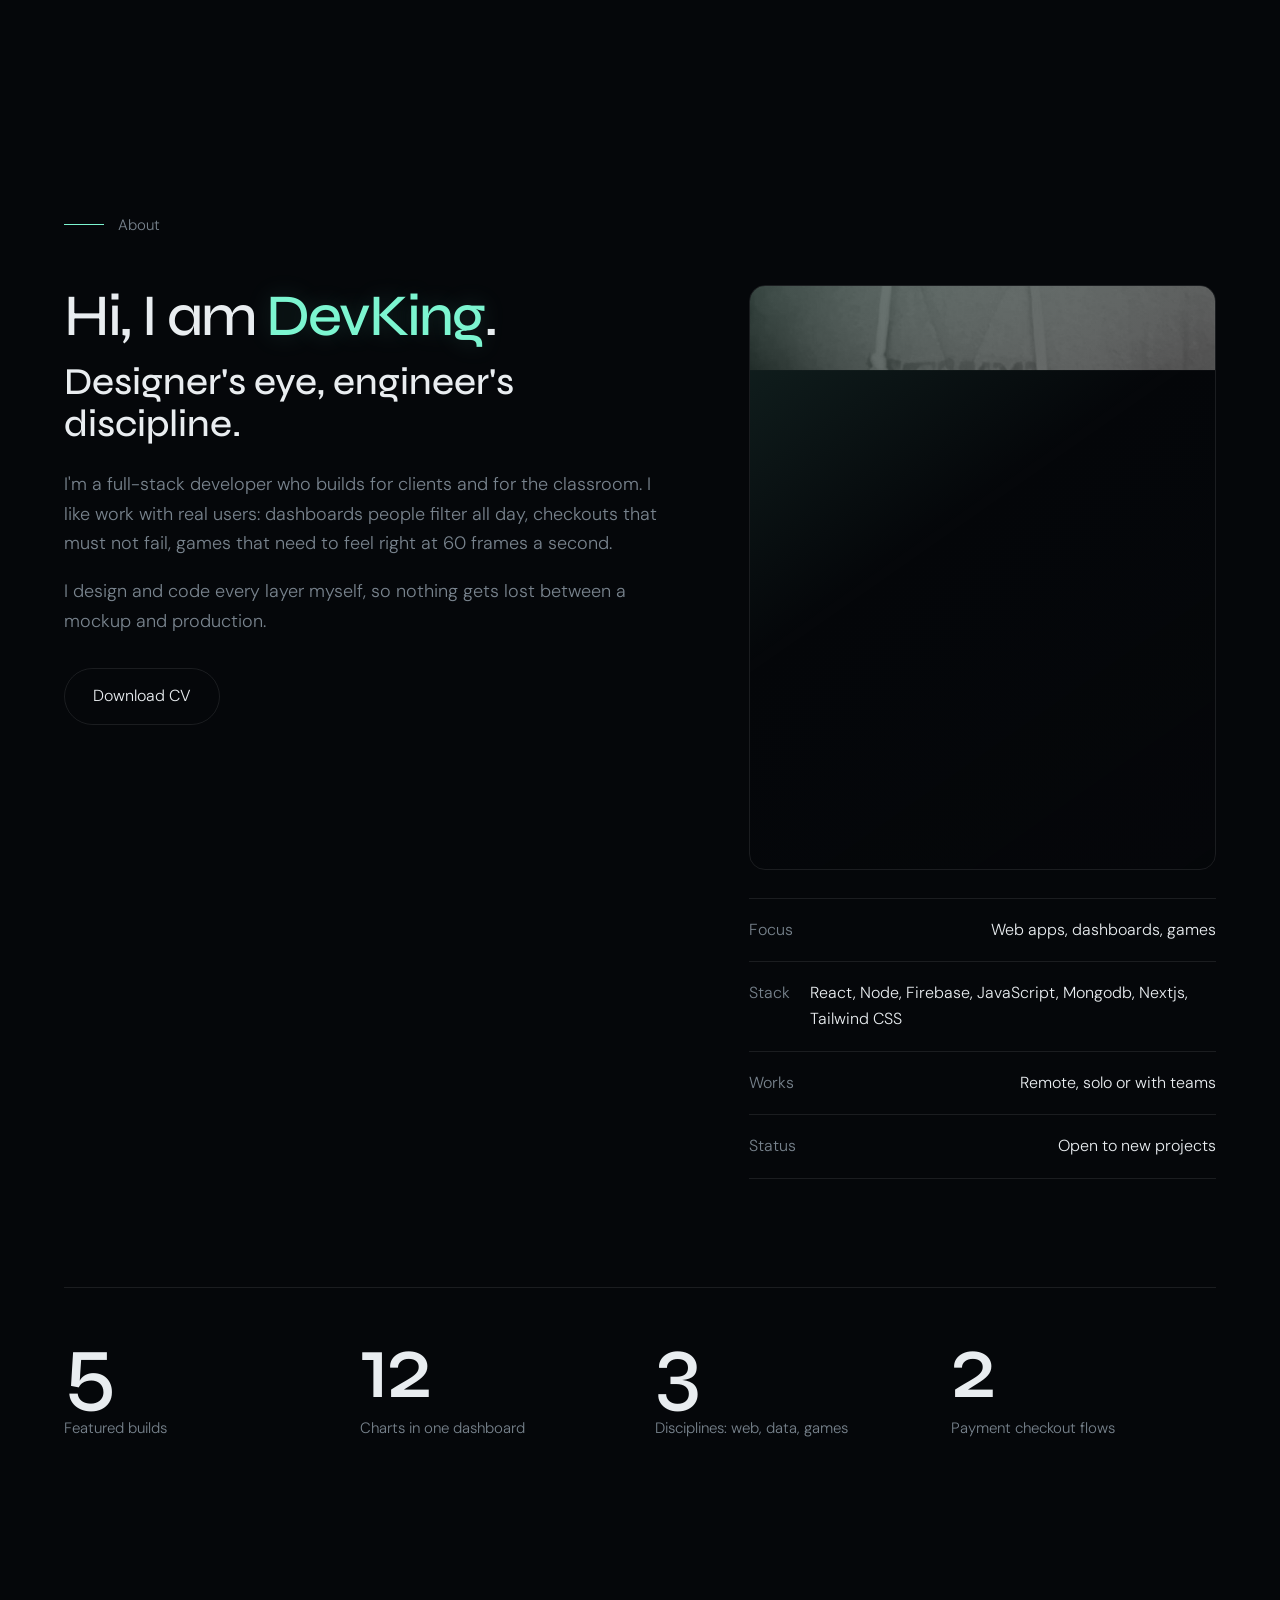
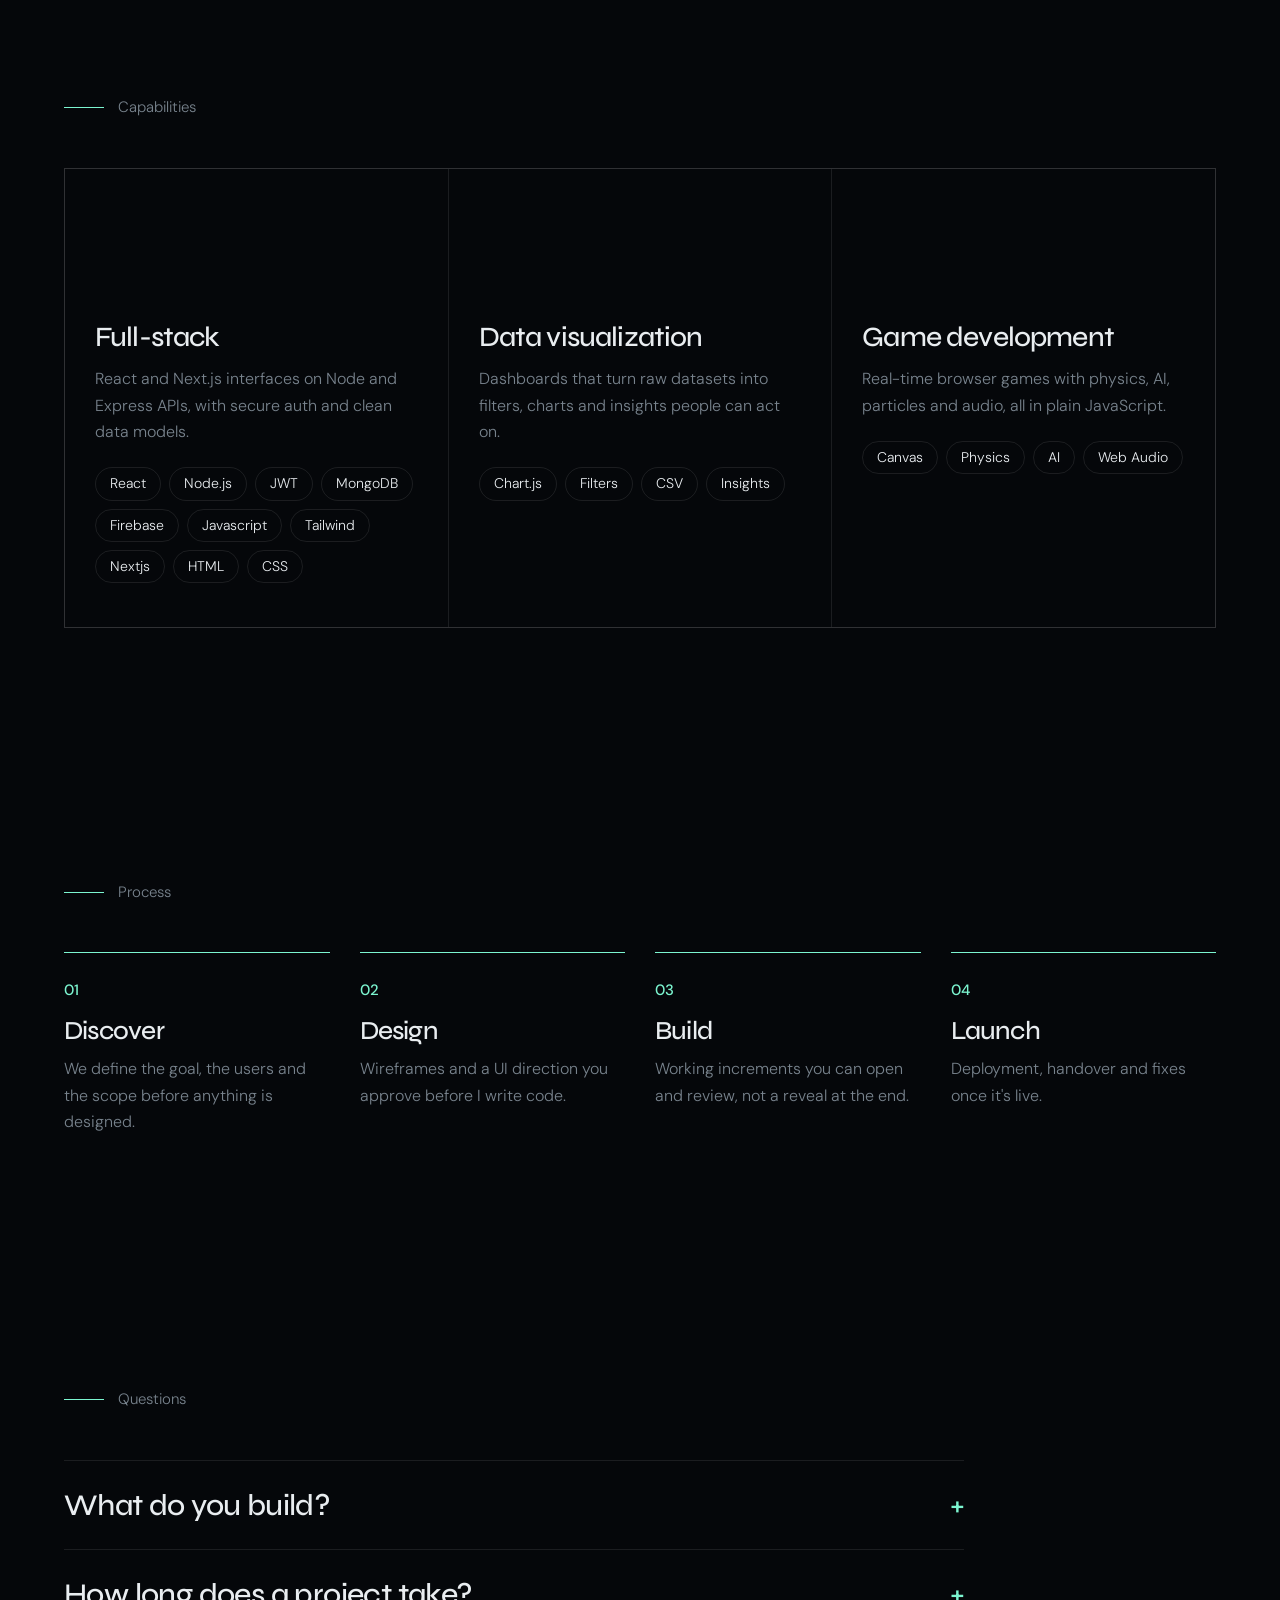
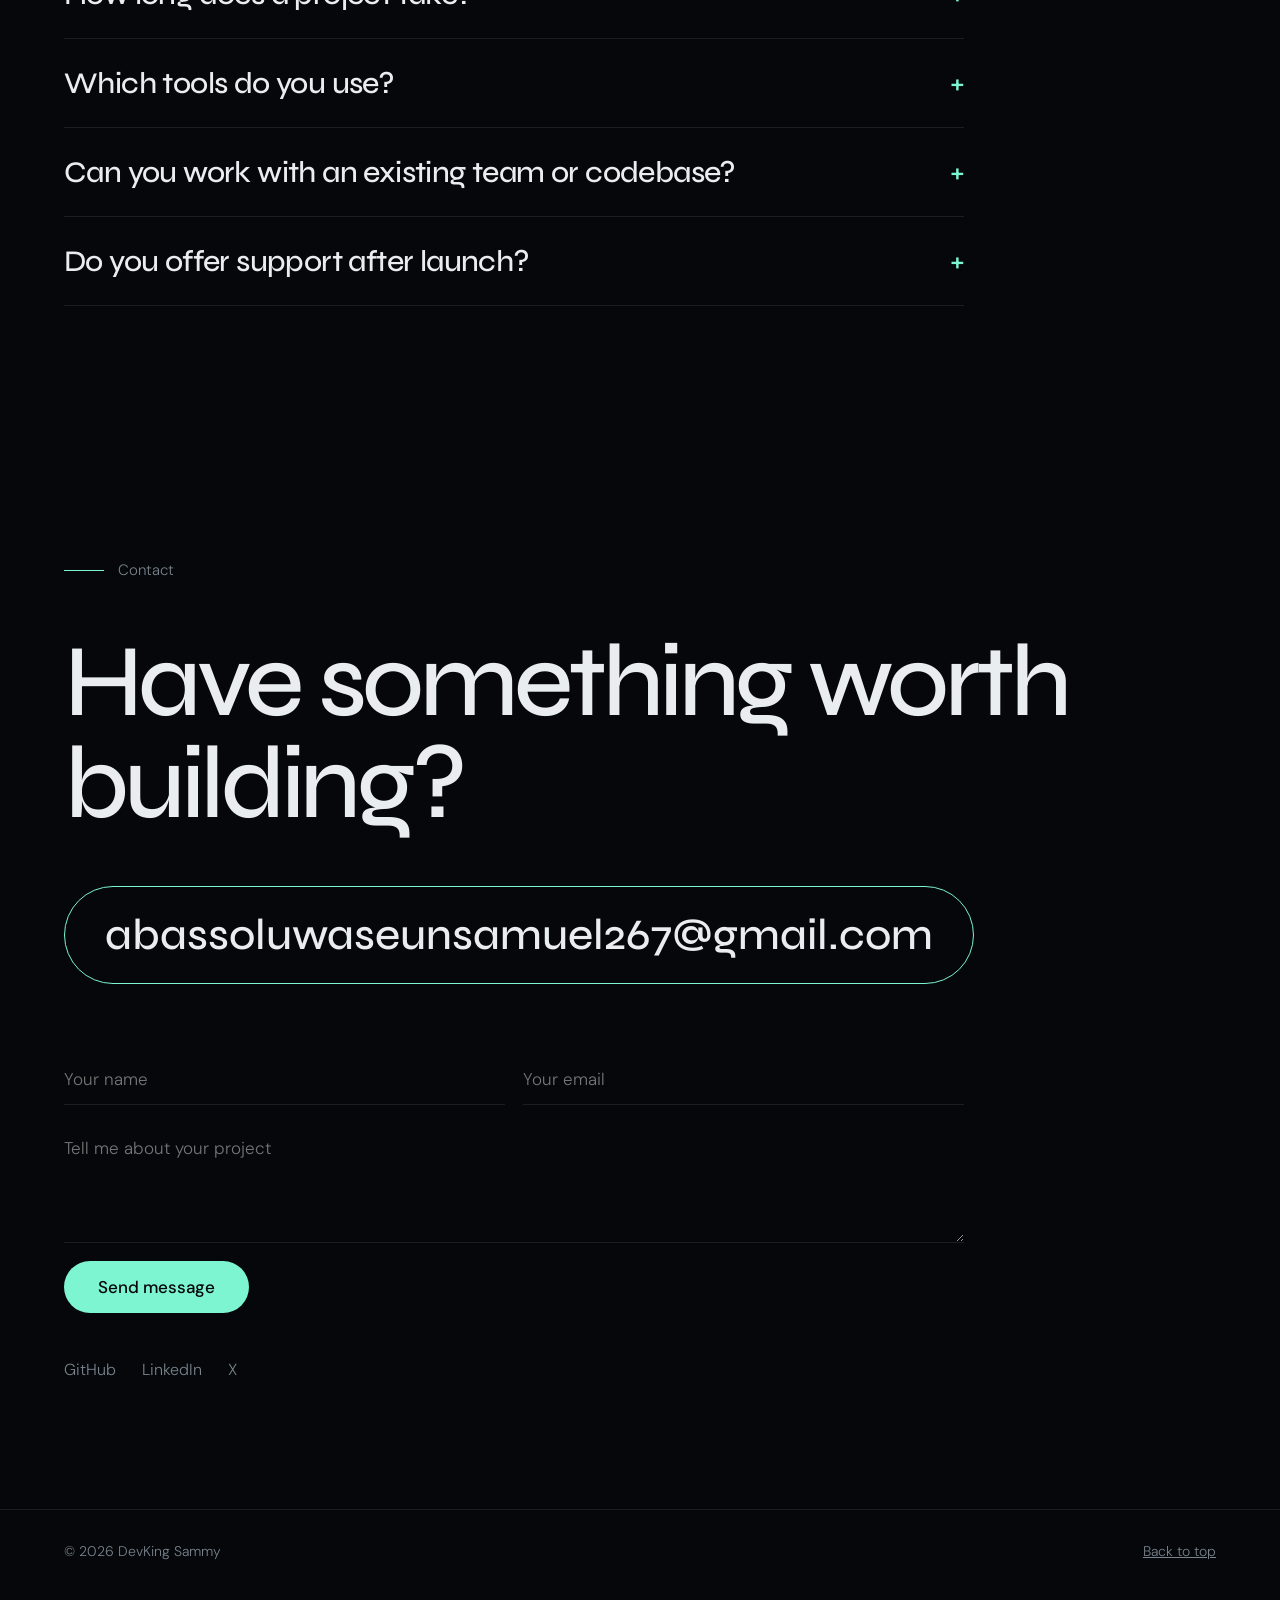
==== commit 022b03ab: "updated" ====
--- a/index.html
+++ b/index.html
@@ -71,6 +71,10 @@
 #pv{position:fixed;left:0;top:0;width:330px;height:220px;border:1px solid var(--line);border-radius:14px;background:rgba(12,16,20,.82);backdrop-filter:blur(18px);z-index:60;pointer-events:none;opacity:0;transform:scale(.85);transition:opacity .3s,scale .3s;overflow:hidden;box-shadow:0 30px 80px rgba(0,0,0,.6)}
 #pv.show{opacity:1}
 #pv img{width:100%;height:100%;display:block;object-fit:cover}
+.progress-flag{position:absolute;top:12px;left:12px;z-index:2;display:inline-flex;align-items:center;gap:7px;max-width:calc(100% - 24px);padding:6px 10px;border:0;border-radius:99px;background:rgba(5,7,10,.4);backdrop-filter:blur(8px);-webkit-backdrop-filter:blur(8px);color:var(--acc);font:500 12px/1.2 var(--b);text-shadow:0 1px 8px rgba(0,0,0,.75);white-space:nowrap}
+.progress-flag::before{content:"";width:6px;height:6px;flex:0 0 6px;border-radius:50%;background:var(--acc);animation:progressPulse 1.5s ease-in-out infinite}
+@keyframes progressPulse{50%{box-shadow:0 0 0 4px rgba(124,245,208,0);opacity:.6}}
+#pv .progress-flag,.thumb .progress-flag{top:8px;left:8px}
 /* capabilities */
 .cap{display:grid;grid-template-columns:repeat(3,1fr);gap:1px;background:var(--line);border:1px solid var(--line)}
 .cap>div{background:var(--bg);padding:36px 30px 44px}
@@ -93,6 +97,11 @@
 .mq span::after{content:"";display:inline-block;width:6px;height:6px;border-radius:50%;background:var(--acc);margin-left:56px;vertical-align:middle}
 @keyframes mq{to{transform:translateX(-50%)}}
 .h2{font:500 clamp(30px,4.6vw,64px)/1.08 var(--d);letter-spacing:-.035em;margin:0 0 28px}
+.about-intro{margin-bottom:12px}
+.about-intro .name{display:inline-block;color:var(--acc);text-shadow:0 0 24px rgba(124,245,208,.18);transform-origin:left bottom}
+.ab.in .about-intro .name{animation:devkingIntro .7s cubic-bezier(.16,1,.3,1) both}
+@keyframes devkingIntro{from{opacity:0;transform:translateY(10px) rotate(-3deg)}to{opacity:1;transform:none}}
+.about-strap{font:500 clamp(23px,3vw,38px)/1.12 var(--d);margin:0 0 24px;max-width:17em}
 .ab{display:grid;grid-template-columns:1.3fr 1fr;gap:6vw;align-items:start}
 .ab p{color:var(--mute);margin:0 0 18px;max-width:34em}
 .facts{border-top:1px solid var(--line)}
@@ -144,7 +153,7 @@
 .sc{height:420vh;padding:0}
 .sct{position:sticky;top:0;height:100vh;overflow:hidden;display:flex;flex-direction:column;justify-content:center;padding-left:5vw}
 .rail{display:flex;gap:5vw;width:max-content;will-change:transform;padding-right:10vw}
-.sl{flex:0 0 min(64vw,820px);margin:0}
+.sl{flex:0 0 min(64vw,820px);margin:0;position:relative}
 .sl img{width:100%;aspect-ratio:16/10;object-fit:cover;display:block;border-radius:14px;box-shadow:0 40px 90px rgba(0,0,0,.55)}
 .sl figcaption{display:flex;justify-content:space-between;gap:20px;margin-top:18px;color:var(--mute);font-size:15px}
 .sl figcaption b{font:500 26px var(--d);letter-spacing:-.03em;color:var(--ink)}
@@ -158,8 +167,8 @@
 .stats{display:grid;grid-template-columns:repeat(4,1fr);gap:30px;margin-top:12vh;border-top:1px solid var(--line);padding-top:36px}
 .stats b{display:block;font:500 clamp(44px,7vw,96px)/1 var(--d);letter-spacing:-.04em}
 .stats span{color:var(--mute);font-size:15px}
-.th{display:none}
-@media(hover:none){.th{display:block;grid-column:1/-1;width:100%;border-radius:10px;margin-top:12px}}
+.thumb{display:none}
+@media(hover:none){.thumb{display:block;grid-column:1/-1;position:relative;width:100%;margin-top:12px}.thumb img{width:100%;display:block;border-radius:10px}}
 @media(max-width:800px){.stats{grid-template-columns:1fr 1fr}.sl{flex-basis:82vw}.sc{height:320vh}.sh{display:none}}
 @media(max-width:800px){.cap{grid-template-columns:1fr}.meta{flex-direction:column;gap:14px}nav{padding:16px 5vw;mix-blend-mode:normal;background:rgba(5,7,10,.86);backdrop-filter:blur(14px)}nav .menu-toggle{width:44px;height:44px;display:flex;flex-direction:column;justify-content:center;align-items:center;gap:6px;padding:0;border:1px solid var(--line);border-radius:50%;background:rgba(255,255,255,.04);color:var(--ink);cursor:pointer}nav .menu-toggle span{width:16px;height:1px;background:currentColor;transition:transform .35s cubic-bezier(.16,1,.3,1),width .35s}nav .menu-toggle[aria-expanded="true"] span:first-child{transform:translateY(3.5px) rotate(45deg)}nav .menu-toggle[aria-expanded="true"] span:last-child{transform:translateY(-3.5px) rotate(-45deg)}nav .links{position:absolute;top:calc(100% - 1px);left:4vw;right:4vw;display:flex;flex-direction:column;gap:0;padding:8px 20px;border:1px solid var(--line);border-radius:8px;background:rgba(5,7,10,.97);backdrop-filter:blur(18px);opacity:0;visibility:hidden;transform:translateY(-10px) scale(.98);transform-origin:top right;transition:opacity .25s,transform .35s cubic-bezier(.16,1,.3,1),visibility .25s}nav .links.open{opacity:1;visibility:visible;transform:none}nav .links a{padding:14px 0;border-bottom:1px solid var(--line);font-size:16px}nav .links a:last-child{border-bottom:0}}
 @media(max-width:800px){html{scroll-padding-top:72px}nav{position:fixed;top:env(safe-area-inset-top,0px);left:0;right:0;z-index:100;padding:10px 5vw}.st{gap:8px}.st .brand{width:44px;height:30px}nav .menu-toggle{width:42px;height:42px}nav .links{top:calc(100% + 8px);left:3vw;right:3vw}.stmt{height:190vh;height:190svh}.stmt div{height:100vh;height:100svh;justify-content:center;padding:0 7vw}.stmt p{max-width:15em;text-align:center;font-size:clamp(27px,7vw,32px);font-weight:600;line-height:1.16}.sc{height:240vh;height:240svh}.sct{height:100vh;height:100svh;padding-left:5vw}.sct .lab{margin-bottom:24px}.mag{align-self:flex-start;max-width:100%;width:fit-content;min-width:0;flex-wrap:wrap;justify-content:center;text-align:center;overflow-wrap:anywhere;word-break:break-word;font-size:clamp(16px,4.6vw,20px);line-height:1.35;padding:17px 18px;border-radius:18px}}
@@ -195,11 +204,11 @@
 <section id="about">
 <div class="lab rv">About</div>
 <div class="ab rv">
-<div><h2 class="h2">Designer's eye, engineer's discipline.</h2>
+<div><h2 class="h2 about-intro">Hi, I am <span class="name">DevKing</span>.</h2><h3 class="about-strap">Designer's eye, engineer's discipline.</h3>
 <p>I'm a full-stack developer who builds for clients and for the classroom. I like work with real users: dashboards people filter all day, checkouts that must not fail, games that need to feel right at 60 frames a second.</p>
 <p>I design and code every layer myself, so nothing gets lost between a mockup and production.</p>
-<a class="cvb" href="cv.pdf" download>Download CV</a></div>
-<div class="rc"><div class="pt rv"><img data-px src="images/profi.jpg" alt="Portrait of DevKing Sammy"></div><div class="facts"><div><span>Focus</span>Web apps, dashboards, games</div><div><span>Stack</span>React, Node, Firebase</div><div><span>Works</span>Remote, solo or with teams</div><div><span>Status</span>Open to new projects</div></div></div>
+<a class="cvb" href="" download>Download CV</a></div>
+<div class="rc"><div class="pt rv"><img data-px src="images/profi.jpg" alt="Portrait of DevKing Sammy"></div><div class="facts"><div><span>Focus</span>Web apps, dashboards, games</div><div><span>Stack</span>React, Node, Firebase, JavaScript, Mongodb, Nextjs, Tailwind CSS</div><div><span>Works</span>Remote, solo or with teams</div><div><span>Status</span>Open to new projects</div></div></div>
 </div>
 <div class="stats rv"><div><b data-n="5">0</b><span>Featured builds</span></div><div><b data-n="12">0</b><span>Charts in one dashboard</span></div><div><b data-n="3">0</b><span>Disciplines: web, data, games</span></div><div><b data-n="2">0</b><span>Payment checkout flows</span></div></div>
 </section>
@@ -256,8 +265,9 @@
 ["Portfolio","A visual portfolio presenting selected work, capabilities and contact details.","Portfolio","https://e-star-three.vercel.app/"]];
 const IMG=['kinetic.png','Ai-Studio.png','Luxe.png','Mini-Mart.png','Portfolio.png'];
 const projectImage=i=>`images/${IMG[i]}`;
-$('#list').innerHTML=P.map((p,i)=>`<a class="pj" href="${p[3]}" target="_blank" rel="noopener noreferrer" data-i="${i}"><h3>${p[0]}</h3><small>${p[2]}</small><p>${p[1]}</p><img class="th" loading="lazy" src="${projectImage(i)}" alt="${p[0]} website preview"></a>`).join('');
-const C=[["Full-stack","React and Next.js interfaces on Node and Express APIs, with secure auth and clean data models.",["React","Node.js","JWT","MongoDB"],"M0 60 C40 60 40 20 80 20 S120 60 160 60 S200 20 240 20 S280 60 320 30"],
+const projectStatus=i=>i<2?'<span class="progress-flag">Still in progress</span>':'';
+$('#list').innerHTML=P.map((p,i)=>`<a class="pj" href="${p[3]}" target="_blank" rel="noopener noreferrer" data-i="${i}"><h3>${p[0]}</h3><small>${p[2]}</small><p>${p[1]}</p><span class="thumb"><img class="th" loading="lazy" src="${projectImage(i)}" alt="${p[0]} website preview">${projectStatus(i)}</span></a>`).join('');
+const C=[["Full-stack","React and Next.js interfaces on Node and Express APIs, with secure auth and clean data models.",["React","Node.js","JWT","MongoDB", "Firebase", "Javascript", "Tailwind", "Nextjs", "HTML", "CSS"],"M0 60 C40 60 40 20 80 20 S120 60 160 60 S200 20 240 20 S280 60 320 30"],
 ["Data visualization","Dashboards that turn raw datasets into filters, charts and insights people can act on.",["Chart.js","Filters","CSV","Insights"],"M0 70 L40 50 L80 58 L120 24 L160 40 L200 10 L240 30 L320 6"],
 ["Game development","Real-time browser games with physics, AI, particles and audio, all in plain JavaScript.",["Canvas","Physics","AI","Web Audio"],"M0 40 C30 0 60 80 90 40 S150 0 180 40 S240 80 270 40 S310 20 320 40"]];
 $('#cap').innerHTML=C.map(c=>`<div><svg viewBox="0 0 320 80" aria-hidden="true"><path d="${c[3]}"/></svg><h3>${c[0]}</h3><p>${c[1]}</p><ul>${c[2].map(t=>`<li>${t}</li>`).join('')}</ul></div>`).join('');
@@ -278,7 +288,7 @@
  location.href=`mailto:hello@yourdomain.com?subject=${encodeURIComponent('Project enquiry from '+f.get('n'))}&body=${encodeURIComponent(f.get('m')+'\n\nReply to: '+f.get('e'))}`});
 /* showcase, parallax, counters, progress */
 const SC=$('#sc'),rail=$('#rail'),pg=$('#pg'),up=$('#up'),pxs=[...document.querySelectorAll('[data-px]')],h1=$('.hero h1');
-rail.innerHTML=P.map((p,i)=>`<figure class="sl"><img loading="lazy" src="${projectImage(i)}" alt="${p[0]} project photography"><figcaption><b>${p[0]}</b><span>${p[2]}</span></figcaption></figure>`).join('');
+rail.innerHTML=P.map((p,i)=>`<figure class="sl"><img loading="lazy" src="${projectImage(i)}" alt="${p[0]} project photography">${projectStatus(i)}<figcaption><b>${p[0]}</b><span>${p[2]}</span></figcaption></figure>`).join('');
 const sls=[...rail.children];
 function sc2(){const y=scrollY,vh=innerHeight,vw=innerWidth;
  pg.style.transform=`scaleX(${y/Math.max(1,document.documentElement.scrollHeight-vh)})`;
@@ -299,7 +309,7 @@
 addEventListener('pointermove',e=>{mx=e.clientX;my=e.clientY});
 document.querySelectorAll('a,button').forEach(a=>{a.addEventListener('pointerenter',()=>ring.classList.add('big'));a.addEventListener('pointerleave',()=>ring.classList.remove('big'))});
 document.querySelectorAll('.pj').forEach(a=>{
- a.addEventListener('pointerenter',()=>{pv.innerHTML=`<img src="${projectImage(+a.dataset.i)}" alt="">`;pv.classList.add('show')});
+ a.addEventListener('pointerenter',()=>{const i=+a.dataset.i;pv.innerHTML=`<img src="${projectImage(i)}" alt="">${projectStatus(i)}`;pv.classList.add('show')});
  a.addEventListener('pointerleave',()=>pv.classList.remove('show'))});
 /* magnetic button */
 const mg=$('#mag');
